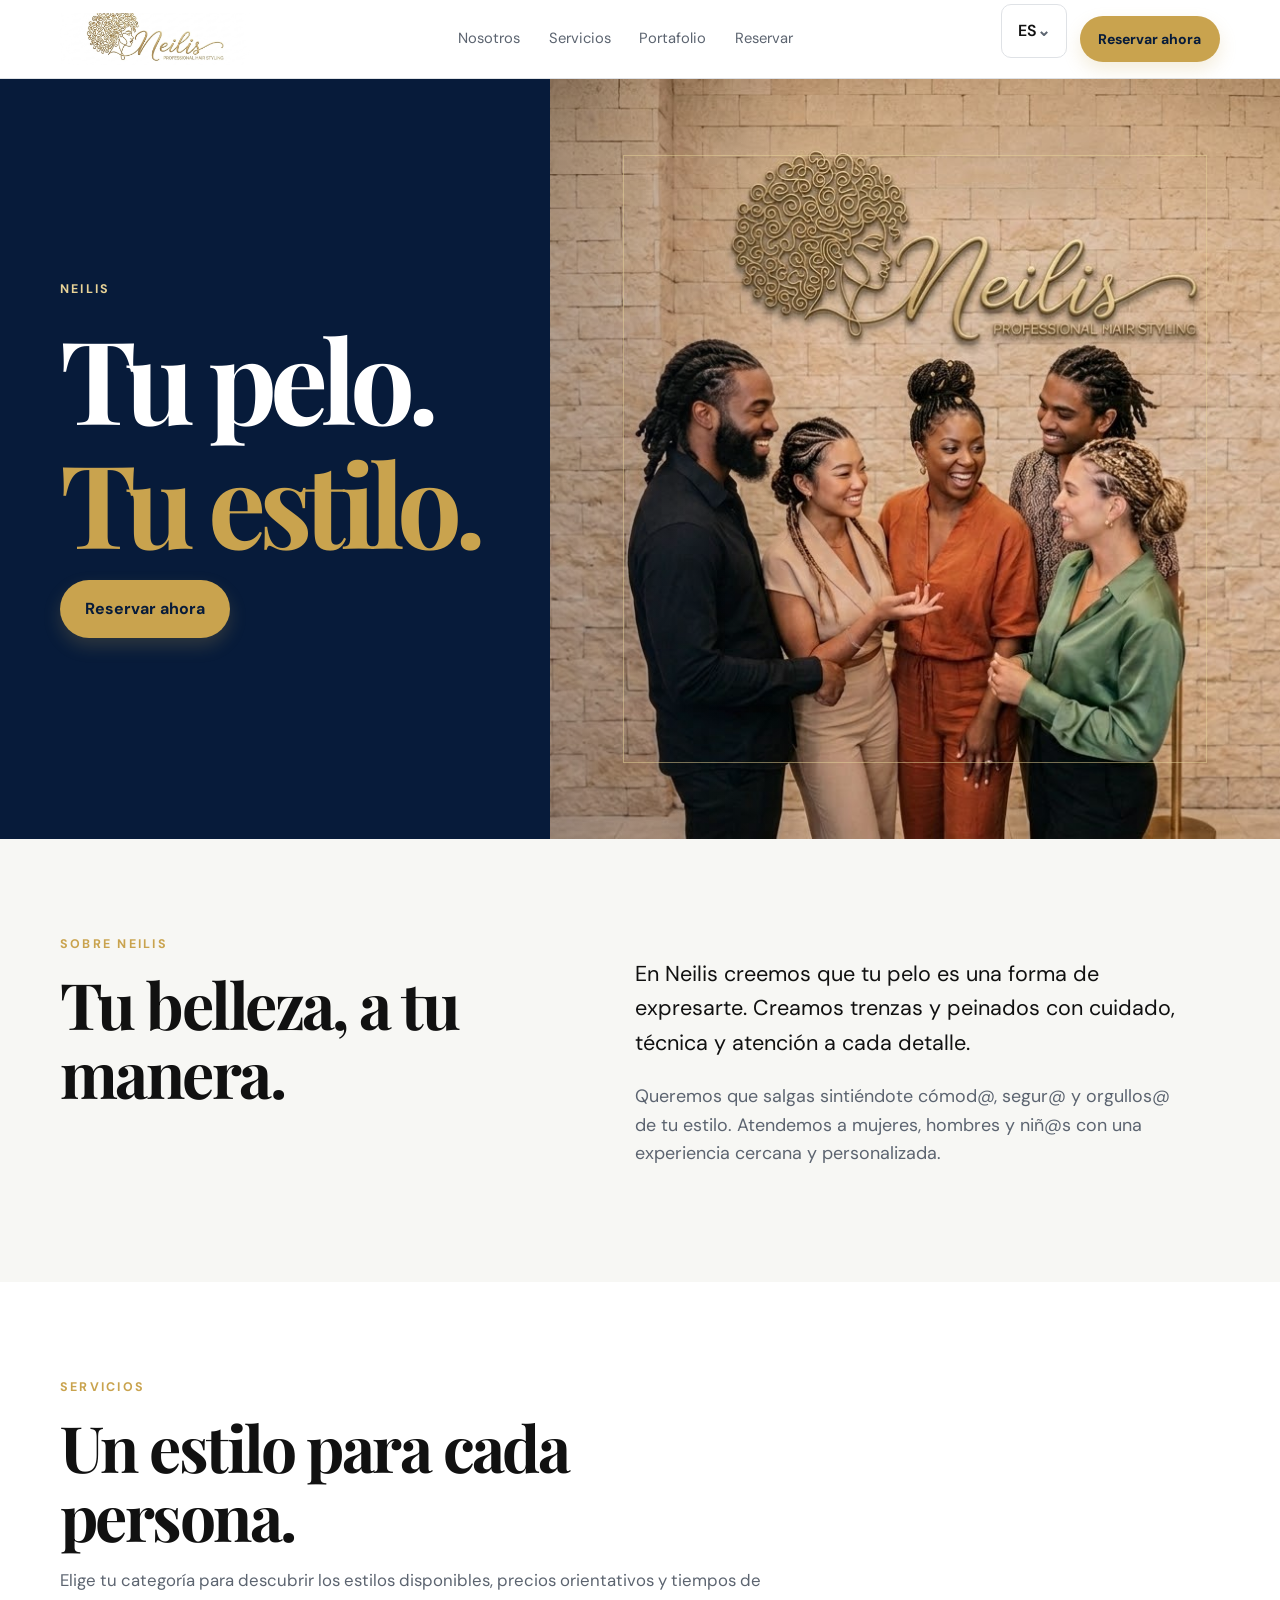
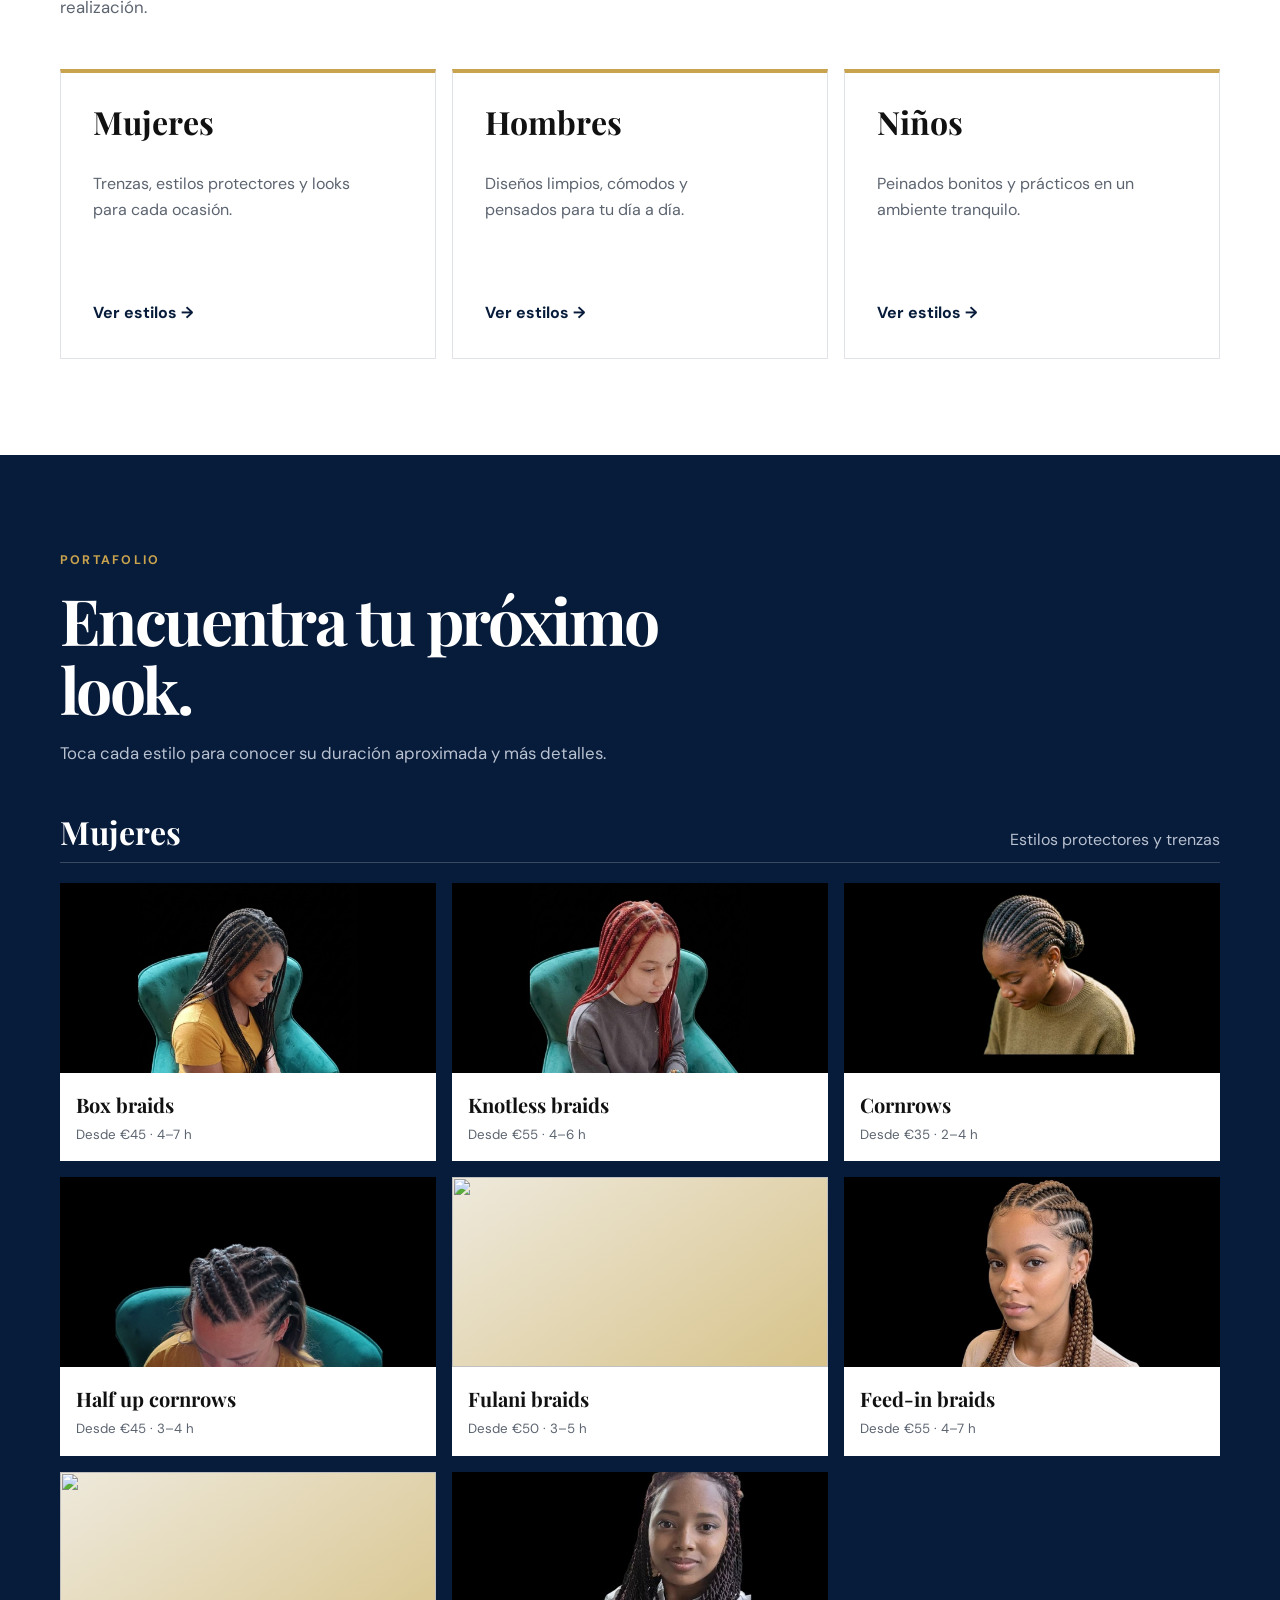
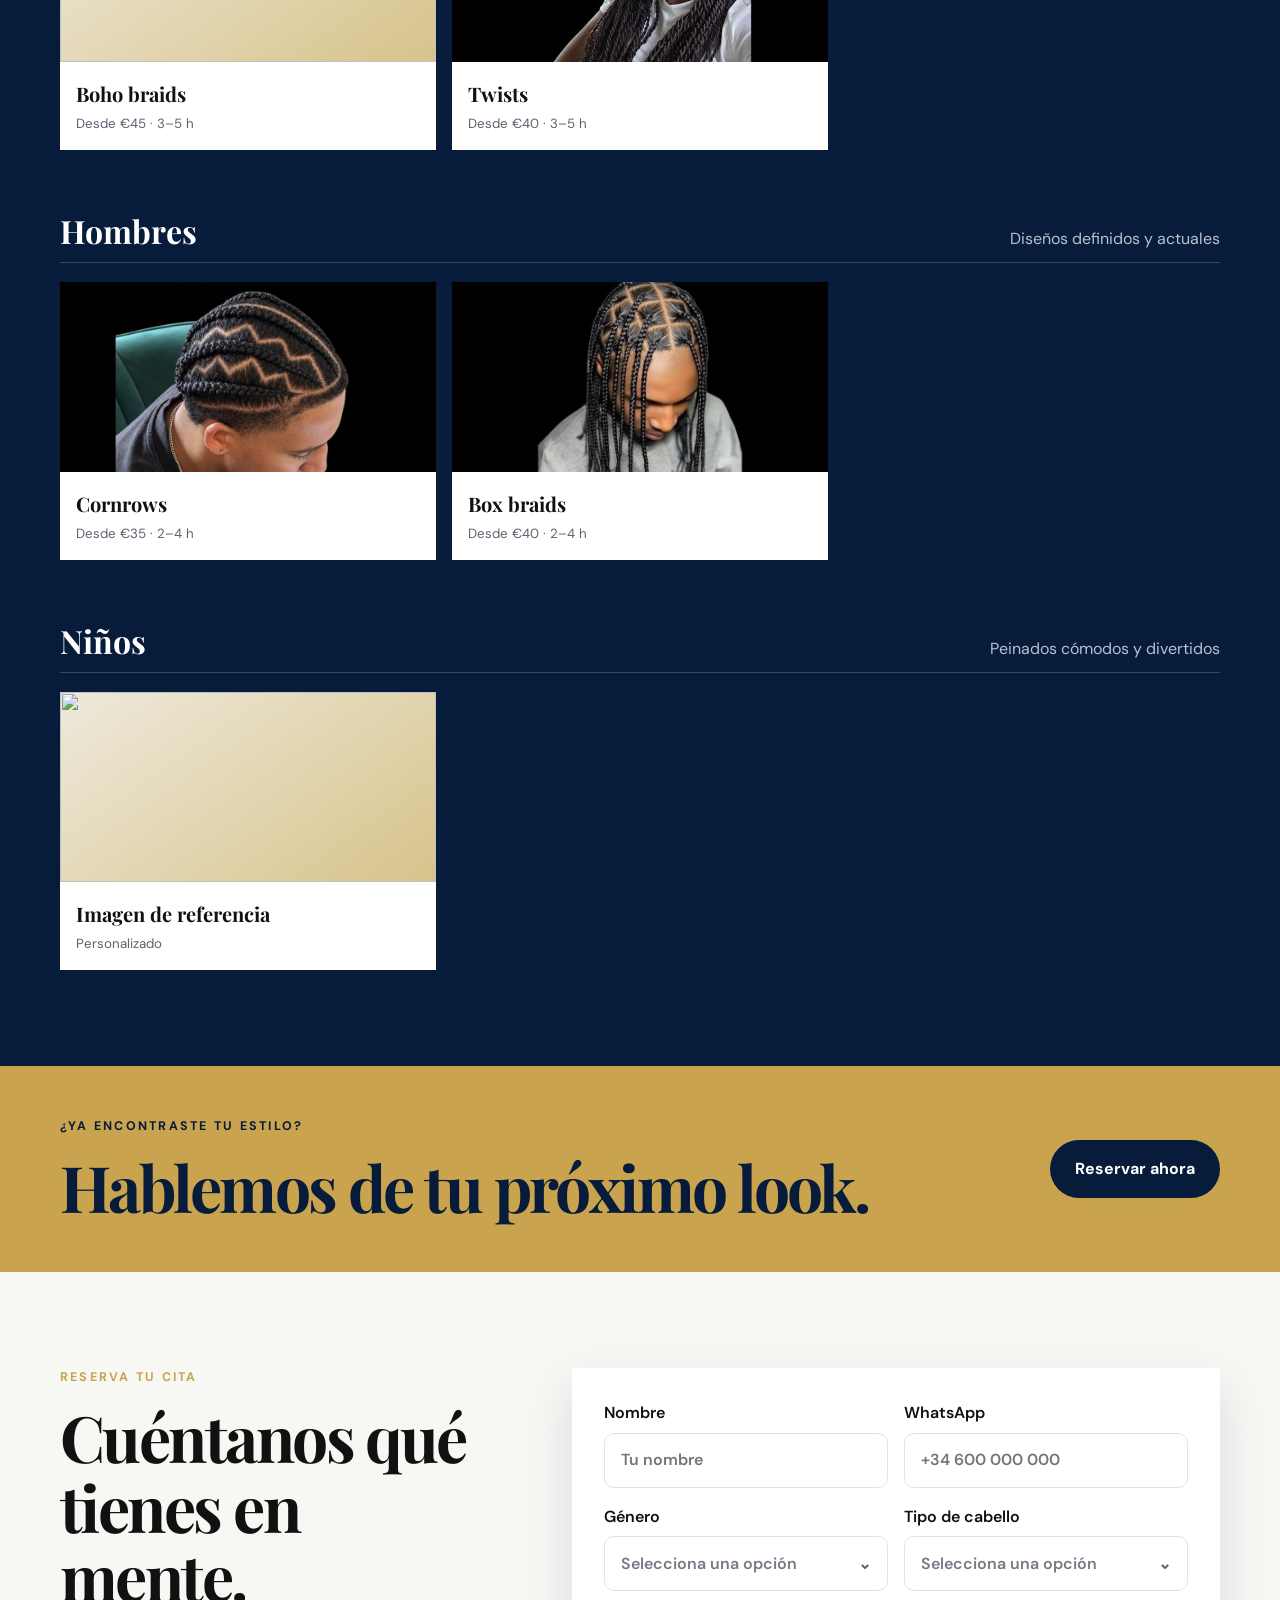
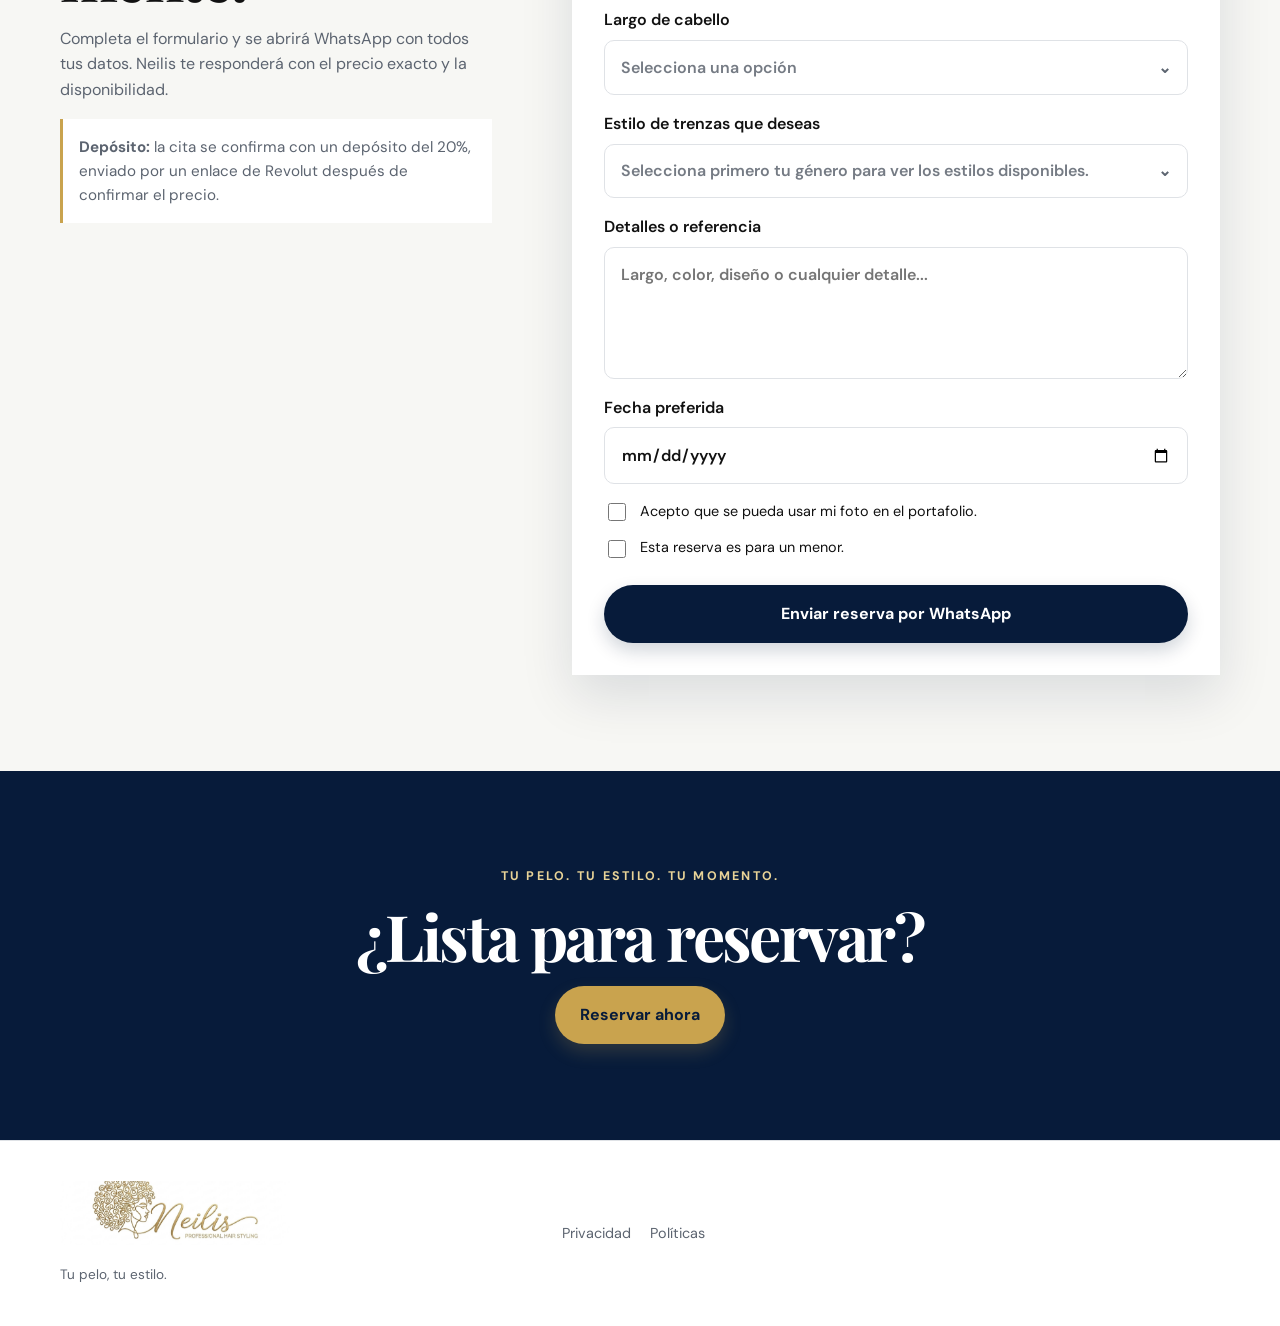
==== index.html @ f714b764 "Replace Keren's Hair branding with Neilis Co-authored-by: Neilis2 <139939992+Neilis2@users.noreply.g" ====
<!DOCTYPE html>
<html lang="es">
  <head>
    <meta charset="UTF-8" />
    <meta name="viewport" content="width=device-width, initial-scale=1.0" />
    <title data-i18n="pageTitle">Neilis | Tu pelo, tu estilo</title>
    <meta name="description" content="Neilis: trenzas y peinados para mujeres, hombres y niños." data-i18n-attr="content:metaDescription" />

    <!-- Open Graph (WhatsApp, LinkedIn, etc.) -->
    <!-- Keep title/description in sync with the <title> and meta[name=description] above -->
    <meta property="og:type" content="website" />
    <meta property="og:title" content="Neilis | Tu pelo, tu estilo" />
    <meta property="og:description" content="Neilis: trenzas y peinados para mujeres, hombres y niños." />
    <meta property="og:url" content="https://neilis2.github.io/Neilis/" />
    <meta property="og:image" content="https://neilis2.github.io/Neilis/assets/images/brand/logo.jpg" />
    <meta property="og:image:alt" content="Neilis Professional Hair Styling" />

    <!-- Twitter/X -->
    <meta name="twitter:card" content="summary_large_image" />
    <meta name="twitter:title" content="Neilis | Tu pelo, tu estilo" />
    <meta name="twitter:description" content="Neilis: trenzas y peinados para mujeres, hombres y niños." />
    <meta name="twitter:image" content="https://neilis2.github.io/Neilis/assets/images/brand/logo.jpg" />

    <link rel="preconnect" href="https://fonts.googleapis.com" />
    <link rel="preconnect" href="https://fonts.gstatic.com" crossorigin />
    <link href="https://fonts.googleapis.com/css2?family=DM+Sans:wght@400;500;600;700&family=Playfair+Display:wght@600;700;800&display=swap" rel="stylesheet" />
    <link rel="stylesheet" href="css/styles.css" />
  </head>
  <body>
    <header class="site-header">
      <div class="container nav-wrap">
        <a class="brand" href="#inicio" aria-label="Neilis, inicio" data-i18n-aria-label="homeLabel">
          <img class="brand-logo" src="assets/images/brand/logo.jpg" alt="Neilis Professional Hair Styling" />
        </a>

        <nav class="nav" aria-label="Navegación principal" data-i18n-aria-label="mainNavigation">
          <a href="#nosotros" data-i18n="navAbout">Nosotros</a>
          <a href="#servicios" data-i18n="navServices">Servicios</a>
          <a href="#portafolio" data-i18n="navPortfolio">Portafolio</a>
          <a href="#reservar" data-i18n="navBook">Reservar</a>
        </nav>

        <div class="header-actions">
          <label class="language-switch" aria-label="Selector de idioma" data-i18n-aria-label="languageSelector">
            <select id="language-select" aria-label="Idioma" data-i18n-aria-label="languageLabel">
              <option value="nl">NL</option>
              <option value="es" selected>ES</option>
              <option value="en">EN</option>
            </select>
          </label>
          <a class="button button-gold header-cta" href="#reservar" data-i18n="bookNow">Reservar ahora</a>
        </div>
      </div>
    </header>

    <main>
      <section id="inicio" class="hero">
        <div class="hero-image" role="img" aria-label="Clientes de Neilis con distintos estilos de trenzas" data-i18n-aria-label="heroImageLabel"></div>
        <div class="hero-content container">
          <p class="eyebrow">NEILIS</p>
          <h1>
            <span data-i18n="heroLine1">Tu pelo.</span><br />
            <em data-i18n="heroLine2">Tu estilo.</em>
          </h1>
          <a class="button button-gold" href="#reservar" data-i18n="bookNow">Reservar ahora</a>
        </div>
      </section>

      <section id="nosotros" class="section about">
        <div class="container about-grid">
          <div>
            <p class="eyebrow" data-i18n="aboutEyebrow">Sobre Neilis</p>
            <h2 data-i18n="aboutHeading">Tu belleza, a tu manera.</h2>
          </div>
          <div class="about-copy">
            <p data-i18n="aboutText1">En Neilis creemos que tu pelo es una forma de expresarte. Creamos trenzas y peinados con cuidado, técnica y atención a cada detalle.</p>
            <p data-i18n="aboutText2">Queremos que salgas sintiéndote cómod@, segur@ y orgullos@ de tu estilo. Atendemos a mujeres, hombres y niñ@s con una experiencia cercana y personalizada.</p>
          </div>
        </div>
      </section>

      <section id="servicios" class="section services">
        <div class="container">
          <div class="section-heading">
            <p class="eyebrow" data-i18n="servicesEyebrow">Servicios</p>
            <h2 data-i18n="servicesHeading">Un estilo para cada persona.</h2>
            <p data-i18n="servicesText">Elige tu categoría para descubrir los estilos disponibles, precios orientativos y tiempos de realización.</p>
          </div>

          <div class="audience-grid">
            <a class="audience-card" href="#mujeres">
              <h3 data-i18n="womenLabel">Mujeres</h3>
              <p data-i18n="womenDesc">Trenzas, estilos protectores y looks para cada ocasión.</p>
              <span class="card-link"><span data-i18n="viewStyles">Ver estilos</span> <span aria-hidden="true">→</span></span>
            </a>
            <a class="audience-card" href="#hombres">
              <h3 data-i18n="menLabel">Hombres</h3>
              <p data-i18n="menDesc">Diseños limpios, cómodos y pensados para tu día a día.</p>
              <span class="card-link"><span data-i18n="viewStyles">Ver estilos</span> <span aria-hidden="true">→</span></span>
            </a>
            <a class="audience-card" href="#ninos">
              <h3 data-i18n="kidsLabel">Niños</h3>
              <p data-i18n="kidsDesc">Peinados bonitos y prácticos en un ambiente tranquilo.</p>
              <span class="card-link"><span data-i18n="viewStyles">Ver estilos</span> <span aria-hidden="true">→</span></span>
            </a>
          </div>
        </div>
      </section>

      <section id="portafolio" class="section portfolio">
        <div class="container">
          <div class="section-heading">
            <p class="eyebrow" data-i18n="portfolioEyebrow">Portafolio</p>
            <h2 data-i18n="portfolioHeading">Encuentra tu próximo look.</h2>
            <p data-i18n="portfolioText">Toca cada estilo para conocer su duración aproximada y más detalles.</p>
          </div>

          <div class="portfolio-group" id="mujeres" data-audience="woman">
            <div class="group-title">
              <h3 data-i18n="womenLabel">Mujeres</h3>
              <span data-i18n="womenStyles">Estilos protectores y trenzas</span>
            </div>
            <div class="style-grid">
              <button class="style-card" type="button" data-style="Box braids" data-duration-key="boxDuration" data-description-key="boxDescription">
                <span class="style-image has-photo"><img src="assets/images/portfolio/mujeres/box%20woman.jpg" alt="" /></span>
                <span class="style-info"><strong>Box braids</strong><small data-i18n="womenBoxPrice">Desde €45 · 4–7 h</small></span>
              </button>
              <button class="style-card" type="button" data-style="Knotless braids" data-duration-key="knotlessDuration" data-description-key="knotlessDescription">
                <span class="style-image has-photo"><img src="assets/images/portfolio/mujeres/knotless.jpg" alt="" /></span>
                <span class="style-info"><strong>Knotless braids</strong><small data-i18n="womenKnotlessPrice">Desde €55 · 4–6 h</small></span>
              </button>
              <button class="style-card" type="button" data-style="Cornrows" data-duration-key="shortDuration" data-description-key="womenCornrowsDescription">
                <span class="style-image has-photo"><img src="assets/images/portfolio/mujeres/cornrows.jpg" alt="" /></span>
                <span class="style-info"><strong>Cornrows</strong><small data-i18n="womenCornrowsPrice">Desde €35 · 2–4 h</small></span>
              </button>
              <button class="style-card" type="button" data-style="Half up cornrows" data-duration-key="halfUpDuration" data-description-key="halfUpDescription">
                <span class="style-image has-photo"><img src="assets/images/portfolio/mujeres/half.jpg" alt="" /></span>
                <span class="style-info"><strong>Half up cornrows</strong><small data-i18n="womenHalfUpPrice">Desde €45 · 3–4 h</small></span>
              </button>
              <button class="style-card" type="button" data-style="Fulani braids" data-duration-key="mediumDuration" data-description-key="fulaniDescription">
                <span class="style-image has-photo"><img src="assets/images/portfolio/mujeres/fulani.jpg" alt="" /></span>
                <span class="style-info"><strong>Fulani braids</strong><small data-i18n="womenFulaniPrice">Desde €50 · 3–5 h</small></span>
              </button>
              <button class="style-card" type="button" data-style="Feed-in braids" data-duration-key="boxDuration" data-description-key="feedInDescription">
                <span class="style-image has-photo"><img src="assets/images/portfolio/mujeres/feed%20in.jpg" alt="" /></span>
                <span class="style-info"><strong>Feed-in braids</strong><small data-i18n="womenFeedInPrice">Desde €55 · 4–7 h</small></span>
              </button>
              <button class="style-card" type="button" data-style="Boho braids" data-duration-key="mediumDuration" data-description-key="bohoDescription">
                <span class="style-image has-photo"><img src="assets/images/portfolio/mujeres/boho.jpg" alt="" /></span>
                <span class="style-info"><strong>Boho braids</strong><small data-i18n="womenBohoPrice">Desde €45 · 3–5 h</small></span>
              </button>
              <button class="style-card" type="button" data-style="Twists" data-duration-key="mediumDuration" data-description-key="twistsDescription">
                <span class="style-image has-photo"><img src="assets/images/portfolio/mujeres/twists.jpg" alt="" /></span>
                <span class="style-info"><strong>Twists</strong><small data-i18n="womenTwistsPrice">Desde €40 · 3–5 h</small></span>
              </button>
            </div>
          </div>

          <div class="portfolio-group" id="hombres" data-audience="man">
            <div class="group-title">
              <h3 data-i18n="menLabel">Hombres</h3>
              <span data-i18n="menStyles">Diseños definidos y actuales</span>
            </div>
            <div class="style-grid">
              <button class="style-card" type="button" data-style="Cornrows" data-duration-key="shortDuration" data-description-key="menCornrowsDescription">
                <span class="style-image has-photo"><img src="assets/images/portfolio/hombres/cornrow%20man.jpg" alt="" /></span>
                <span class="style-info"><strong>Cornrows</strong><small data-i18n="menCornrowsPrice">Desde €35 · 2–4 h</small></span>
              </button>
              <button class="style-card" type="button" data-style="Box braids" data-duration-key="shortDuration" data-description-key="menBoxDescription">
                <span class="style-image has-photo"><img src="assets/images/portfolio/hombres/box%20man.jpg" alt="" /></span>
                <span class="style-info"><strong>Box braids</strong><small data-i18n="menBoxPrice">Desde €40 · 2–4 h</small></span>
              </button>
            </div>
          </div>

          <div class="portfolio-group" id="ninos" data-audience="child">
            <div class="group-title">
              <h3 data-i18n="kidsLabel">Niños</h3>
              <span data-i18n="kidsStyles">Peinados cómodos y divertidos</span>
            </div>
            <div class="style-grid">
              <button class="style-card" type="button" data-style-key="kidsReference" data-duration-key="customDuration" data-description-key="kidsDescription">
                <span class="style-image has-photo"><img src="assets/images/portfolio/ninos/kids%20braids.jpg" alt="" /></span>
                <span class="style-info"><strong data-i18n="kidsReference">Imagen de referencia</strong><small data-i18n="kidsReferenceDesc">Personalizado</small></span>
              </button>
            </div>
          </div>
        </div>
      </section>

      <section class="mid-cta">
        <div class="container cta-inner">
          <div>
            <p class="eyebrow" data-i18n="foundStyle">¿Ya encontraste tu estilo?</p>
            <h2 data-i18n="talkStyle">Hablemos de tu próximo look.</h2>
          </div>
          <a class="button button-gold" href="#reservar" data-i18n="bookNow">Reservar ahora</a>
        </div>
      </section>

      <section id="reservar" class="section booking">
        <div class="container booking-layout">
          <div class="booking-copy">
            <p class="eyebrow" data-i18n="bookingEyebrow">Reserva tu cita</p>
            <h2 data-i18n="bookingHeading">Cuéntanos qué tienes en mente.</h2>
            <p data-i18n="bookingText">Completa el formulario y se abrirá WhatsApp con todos tus datos. Neilis te responderá con el precio exacto y la disponibilidad.</p>
            <p class="booking-note"><strong data-i18n="depositLabel">Depósito:</strong> <span data-i18n="depositText">la cita se confirma con un depósito del 20%, enviado por un enlace de Revolut después de confirmar el precio.</span></p>
          </div>

          <form id="booking-form" class="booking-form" novalidate>
            <div class="field-row two-cols">
              <label>
                <span class="label-text" data-i18n="nameLabel">Nombre</span>
                <input type="text" name="nombre" placeholder="Tu nombre" data-i18n-placeholder="namePlaceholder" required />
              </label>
              <label>
                <span class="label-text" data-i18n="whatsappLabel">WhatsApp</span>
                <input type="tel" name="whatsapp" placeholder="+34 600 000 000" required />
              </label>
            </div>

            <div class="field-row two-cols">
              <label>
                <span class="label-text" data-i18n="genderLabel">Género</span>
                <select id="gender-select" name="genero" required>
                  <option value="" selected disabled data-i18n="selectOption">Selecciona una opción</option>
                  <option value="woman" data-i18n="womanOption">Mujer</option>
                  <option value="man" data-i18n="manOption">Hombre</option>
                  <option value="child" data-i18n="childOption">Niño/a</option>
                </select>
              </label>

              <label>
                <span class="label-text" data-i18n="hairTypeLabel">Tipo de cabello</span>
                <select name="tipoCabello" required>
                  <option value="" selected disabled data-i18n="selectOption">Selecciona una opción</option>
                  <option value="1A" data-i18n="hair1a">1A - Liso muy fino</option>
                  <option value="1B" data-i18n="hair1b">1B - Liso</option>
                  <option value="1C" data-i18n="hair1c">1C - Liso grueso</option>
                  <option value="2A" data-i18n="hair2a">2A - Ondas suaves</option>
                  <option value="2B" data-i18n="hair2b">2B - Ondas definidas</option>
                  <option value="2C" data-i18n="hair2c">2C - Ondas marcadas</option>
                  <option value="3A" data-i18n="hair3a">3A - Rizo suelto</option>
                  <option value="3B" data-i18n="hair3b">3B - Rizo medio</option>
                  <option value="3C" data-i18n="hair3c">3C - Rizo cerrado</option>
                  <option value="4A" data-i18n="hair4a">4A - Afro definido</option>
                  <option value="4B" data-i18n="hair4b">4B - Afro en zigzag</option>
                  <option value="4C" data-i18n="hair4c">4C - Afro muy cerrado</option>
                  <option value="not-sure" data-i18n="notSure">No estoy segur@</option>
                </select>
              </label>
            </div>

            <label>
              <span class="label-text" data-i18n="hairLengthLabel">Largo de cabello</span>
              <select name="largoCabello" required>
                <option value="" selected disabled data-i18n="selectOption">Selecciona una opción</option>
                <option value="short" data-i18n="hairLengthShort">Corto</option>
                <option value="medium" data-i18n="hairLengthMedium">Medio</option>
                <option value="long" data-i18n="hairLengthLong">Largo</option>
              </select>
            </label>

            <label>
              <span class="label-text" data-i18n="styleLabel">Estilo de trenzas que deseas</span>
              <select id="style-select" name="estilo" required>
                <option value="" selected disabled data-i18n="selectOption">Selecciona una opción</option>
              </select>
            </label>

            <label>
              <span class="label-text" data-i18n="detailsLabel">Detalles o referencia</span>
              <textarea name="detallesEstilo" rows="4" placeholder="Largo, color, diseño o cualquier detalle..." data-i18n-placeholder="detailsPlaceholder" required></textarea>
            </label>

            <label>
              <span class="label-text" data-i18n="dateLabel">Fecha preferida</span>
              <input type="date" name="fecha" required />
            </label>

            <div id="reference-photo-field" class="reference-upload">
              <label>
                <span class="label-text" data-i18n="referencePhotoLabel">Foto de referencia (opcional)</span>
                <input id="fotoReferencia" type="file" name="fotoReferencia" accept="image/*" />
              </label>
            </div>

            <div class="checkbox-group">
              <label class="checkbox-wrap">
                <input type="checkbox" name="usoFoto" />
                <span data-i18n="photoConsent">Acepto que se pueda usar mi foto en el portafolio.</span>
              </label>
              <label class="checkbox-wrap">
                <input type="checkbox" name="menor" />
                <span data-i18n="minorLabel">Esta reserva es para un menor.</span>
              </label>
            </div>

            <button type="submit" class="button button-navy submit-button" data-i18n="submitButton">Enviar reserva por WhatsApp</button>
          </form>
        </div>
      </section>

      <section class="final-cta">
        <div class="container final-cta-inner">
          <p class="eyebrow" data-i18n="finalTagline">Tu pelo. Tu estilo. Tu momento.</p>
          <h2 data-i18n="finalHeading">Lista para reservar?</h2>
          <a class="button button-gold" href="#reservar" data-i18n="bookNow">Reservar ahora</a>
        </div>
      </section>
    </main>

    <footer class="site-footer">
      <div class="container footer-wrap">
        <div>
          <a class="brand footer-brand" href="#inicio">
            <img class="brand-logo" src="assets/images/brand/logo.jpg" alt="Neilis Professional Hair Styling" />
          </a>
          <p class="footer-tag" data-i18n="tagline">Tu pelo, tu estilo.</p>
        </div>
        <div class="legal-links">
          <a href="#" data-i18n="privacy">Privacidad</a>
          <a href="#" data-i18n="policies">Políticas</a>
        </div>
      </div>
    </footer>

    <dialog id="style-dialog" class="style-dialog">
      <button class="dialog-close" type="button" aria-label="Cerrar" data-i18n-aria-label="closeDialog">×</button>
      <p class="eyebrow" data-i18n="styleDetail">Detalle del estilo</p>
      <h2 id="dialog-title">Estilo</h2>
      <p id="dialog-description"></p>
      <p class="dialog-duration"><strong data-i18n="durationLabel">Duración aproximada:</strong> <span id="dialog-duration"></span></p>
      <a class="button button-gold" href="#reservar" data-i18n="bookThisStyle">Reservar este estilo</a>
    </dialog>

    <dialog id="select-dialog" class="select-dialog" aria-labelledby="select-dialog-title">
      <h2 id="select-dialog-title" class="select-dialog-title"></h2>
      <div id="select-options" class="select-options"></div>
    </dialog>

    <script src="js/script.js"></script>
  </body>
</html>
---- css/styles.css ----
:root {
  --navy: #071b3a;
  --navy-soft: #102d58;
  --gold: #c9a34e;
  --gold-light: #e8d397;
  --white: #ffffff;
  --off-white: #f7f7f4;
  --black: #111111;
  --muted: #5c6470;
  --line: #dfe2e6;
  --shadow: 0 20px 50px rgba(7, 27, 58, 0.12);
}

* { box-sizing: border-box; }
html { scroll-behavior: smooth; }
body {
  margin: 0;
  background: var(--white);
  color: var(--black);
  font-family: "DM Sans", sans-serif;
  line-height: 1.6;
}
a { color: inherit; text-decoration: none; }
button, input, textarea, select { font: inherit; }
.container { width: min(1160px, calc(100% - 2rem)); margin: 0 auto; }
.section { padding: 6rem 0; }
.eyebrow {
  margin: 0 0 0.9rem;
  color: var(--gold);
  font-size: 0.78rem;
  font-weight: 700;
  letter-spacing: 0.18em;
  text-transform: uppercase;
}
h1, h2, h3 {
  margin: 0 0 1rem;
  font-family: "Playfair Display", serif;
  line-height: 1.08;
}
h1 { font-size: clamp(4rem, 9vw, 8.5rem); letter-spacing: -0.06em; }
h2 { font-size: clamp(2.4rem, 5vw, 4.2rem); letter-spacing: -0.04em; }
h3 { font-size: 2rem; }
p { color: var(--muted); }

.site-header {
  position: sticky;
  top: 0;
  z-index: 10;
  background: #ffffff;
  border-bottom: 1px solid var(--line);
}
.nav-wrap {
  min-height: 78px;
  display: flex;
  align-items: center;
  justify-content: space-between;
  gap: 2rem;
}
.brand {
  display: inline-flex;
  align-items: center;
  gap: 0.7rem;
  font-weight: 700;
}
.brand-logo {
  width: 190px;
  height: 52px;
  display: block;
  object-fit: cover;
  object-position: center;
  mix-blend-mode: multiply;
}
.nav {
  display: flex;
  gap: 1.8rem;
  color: var(--muted);
  font-size: 0.92rem;
}
.nav a:hover, .footer-links a:hover, .legal-links a:hover { color: var(--gold); }
.header-actions { display: flex; align-items: center; gap: 0.8rem; }
.button {
  display: inline-flex;
  align-items: center;
  justify-content: center;
  padding: 0.95rem 1.5rem;
  border-radius: 999px;
  border: 1px solid transparent;
  font-weight: 700;
  transition: transform 0.2s ease;
  cursor: pointer;
}
.button:hover { transform: translateY(-2px); }
.button-gold {
  background: var(--gold);
  color: var(--navy);
  box-shadow: 0 8px 18px rgba(201, 163, 78, 0.2);
}
.button-gold:hover { background: var(--gold-light); }
.button-navy {
  background: var(--navy);
  color: var(--white);
  box-shadow: 0 8px 18px rgba(7, 27, 58, 0.18);
}
.header-cta { padding: 0.7rem 1.1rem; font-size: 0.88rem; }
.language-switch select {
  width: auto;
  padding: 0.5rem 0.25rem;
  border: 0;
  background: transparent;
  color: var(--navy);
  font-size: 0.8rem;
  font-weight: 700;
  letter-spacing: 0.08em;
  cursor: pointer;
}

.hero {
  min-height: min(760px, calc(100vh - 78px));
  position: relative;
  display: grid;
  align-items: center;
  overflow: hidden;
  background: var(--navy);
}
.hero-image {
  position: absolute;
  inset: 0 0 0 43%;
  display: grid;
  place-items: center;
  background: linear-gradient(90deg, rgba(7,27,58,0.2), rgba(7,27,58,0) 35%), url("../assets/images/hero/fondo.jpg") center/cover no-repeat;
}
.hero-image::before {
  content: "";
  position: absolute;
  inset: 10%;
  border: 1px solid rgba(232,211,151,0.5);
}
.hero-content { position: relative; z-index: 1; padding-top: 2rem; padding-bottom: 2rem; }
.hero h1 { max-width: 650px; color: var(--white); }
.hero h1 em { color: var(--gold); font-style: normal; }
.hero .eyebrow { color: var(--gold-light); }

.about { background: var(--off-white); }
.about-grid {
  display: grid;
  grid-template-columns: 0.9fr 1.1fr;
  gap: 6rem;
  align-items: start;
}
.about-copy { max-width: 560px; font-size: 1.12rem; }
.about-copy p:first-child { color: var(--black); font-size: 1.35rem; }

.section-heading { max-width: 720px; margin-bottom: 3rem; }
.section-heading > p:last-child { font-size: 1.05rem; }
.services { background: var(--white); }
.audience-grid {
  display: grid;
  grid-template-columns: repeat(3, 1fr);
  gap: 1rem;
}
.audience-card {
  min-height: 290px;
  display: flex;
  flex-direction: column;
  padding: 2rem;
  border: 1px solid var(--line);
  border-top: 4px solid var(--gold);
  background: var(--white);
  transition: transform 0.2s ease, box-shadow 0.2s ease;
}
.audience-card:hover {
  transform: translateY(-5px);
  box-shadow: var(--shadow);
}
.audience-card p { max-width: 260px; }
.card-link {
  margin-top: auto;
  color: var(--navy);
  font-weight: 700;
}

.portfolio {
  background: var(--navy);
  color: var(--white);
}
.portfolio h2, .portfolio h3 { color: var(--white); }
.portfolio .section-heading > p:last-child, .group-title span { color: #b8c1d0; }
.portfolio-group + .portfolio-group { margin-top: 4rem; }
.group-title {
  display: flex;
  align-items: baseline;
  justify-content: space-between;
  gap: 1rem;
  border-bottom: 1px solid rgba(255, 255, 255, 0.2);
  margin-bottom: 1.2rem;
}
.group-title h3 { margin-bottom: 0.8rem; }
.style-grid {
  display: grid;
  grid-template-columns: repeat(3, 1fr);
  gap: 1rem;
}
.style-card {
  padding: 0;
  border: 0;
  background: var(--white);
  text-align: left;
  color: var(--black);
  cursor: pointer;
  transition: transform 0.2s ease;
}
.style-card:hover { transform: translateY(-4px); }
.style-image {
  min-height: 190px;
  display: grid;
  place-items: center;
  padding: 1rem;
  background: linear-gradient(145deg, #eee9dc, #d7c38a);
  color: var(--navy);
  font-size: 0.75rem;
  font-weight: 700;
}
.style-image.has-photo { padding: 0; }
.style-image img { width: 100%; height: 190px; object-fit: cover; object-position: center center; display: block; margin: 0 auto; }
.style-info {
  display: grid;
  gap: 0.2rem;
  padding: 1rem;
}
.style-info strong {
  font-family: "Playfair Display", serif;
  font-size: 1.25rem;
}
.style-info small { color: var(--muted); }

.mid-cta {
  background: var(--gold);
  color: var(--navy);
  padding: 3.2rem 0;
}
.cta-inner {
  display: flex;
  align-items: center;
  justify-content: space-between;
  gap: 2rem;
}
.mid-cta h2 { margin-bottom: 0; }
.mid-cta .eyebrow { color: var(--navy); }
.mid-cta .button { background: var(--navy); color: var(--white); }

.booking { background: var(--off-white); }
.booking-layout {
  display: grid;
  grid-template-columns: 0.8fr 1.2fr;
  gap: 5rem;
  align-items: start;
}
.booking-copy { position: sticky; top: 110px; }
.booking-note {
  padding: 1rem;
  border-left: 3px solid var(--gold);
  background: var(--white);
  font-size: 0.95rem;
}
.booking-form {
  padding: 2rem;
  background: var(--white);
  box-shadow: var(--shadow);
}
.field-row { display: grid; gap: 1rem; }
.two-cols { grid-template-columns: repeat(2, 1fr); }

label {
  display: grid;
  gap: 0.45rem;
  margin-bottom: 1rem;
  color: var(--black);
  font-weight: 600;
}

.label-text { display: inline-block; }

input, textarea, .select-trigger {
  width: 100%;
  padding: 0.85rem 1rem;
  border: 1px solid var(--line);
  border-radius: 10px;
  background: var(--white);
  color: var(--black);
  text-align: left;
}
input:focus, textarea:focus, .select-trigger:focus {
  outline: 2px solid rgba(201,163,78,0.35);
  border-color: var(--gold);
}
.select-trigger { cursor: pointer; }
.select-trigger::after {
  content: "⌄";
  float: right;
  color: var(--muted);
}
.select-trigger.is-placeholder { color: #757b84; }
.select-native {
  position: absolute !important;
  width: 1px !important;
  height: 1px !important;
  padding: 0 !important;
  margin: -1px !important;
  overflow: hidden !important;
  clip: rect(0, 0, 0, 0) !important;
  white-space: nowrap !important;
  border: 0 !important;
}
textarea { resize: vertical; min-height: 120px; }
.upload-field input { padding: 0.7rem; }

.checkbox-group {
  display: grid;
  gap: 0.75rem;
  margin: 1rem 0 1.5rem;
}
.checkbox-wrap {
  display: flex;
  align-items: flex-start;
  gap: 0.7rem;
  margin: 0;
  font-weight: 400;
  font-size: 0.9rem;
}
.checkbox-wrap input { width: 18px; height: 18px; margin-top: 0.2rem; }
.submit-button { width: 100%; }

.reference-upload {
  display: none;
}
.reference-upload.is-required {
  display: block;
}

.final-cta {
  padding: 6rem 0;
  background: var(--navy);
  text-align: center;
}
.final-cta h2 { color: var(--white); }
.final-cta-inner { display: grid; justify-items: center; }
.final-cta .eyebrow { color: var(--gold-light); }

.site-footer {
  padding: 2.5rem 0;
  background: var(--white);
  border-top: 1px solid var(--line);
}
.footer-wrap {
  display: grid;
  grid-template-columns: 1.5fr 1fr 1fr;
  gap: 2rem;
  align-items: center;
}
.footer-brand .brand-logo { width: 230px; height: 64px; }
.footer-tag { margin: 0.7rem 0 0; font-size: 0.85rem; }
.footer-links, .legal-links {
  display: flex;
  flex-wrap: wrap;
  gap: 1.2rem;
  color: var(--muted);
  font-size: 0.9rem;
}

.style-dialog {
  position: fixed;
  inset: auto 0 0;
  width: min(560px, 100%);
  max-height: min(80vh, 720px);
  margin: 0 auto;
  padding: 2.2rem;
  overflow-y: auto;
  border: 0;
  border-top: 4px solid var(--gold);
  border-radius: 1.25rem 1.25rem 0 0;
  box-shadow: var(--shadow);
}
.style-dialog[open] { animation: select-slide-in 180ms ease-out both; }
.style-dialog.is-closing { animation: select-slide-out 180ms ease-in both; }
.style-dialog::backdrop { background: rgba(7,27,58,0.72); }
.dialog-close {
  position: absolute;
  top: 0.7rem;
  right: 0.9rem;
  border: 0;
  background: transparent;
  color: var(--muted);
  font-size: 1.8rem;
  cursor: pointer;
}
.dialog-duration { color: var(--black); }

.select-dialog {
  position: fixed;
  inset: auto 0 0;
  width: min(560px, 100%);
  max-height: min(75vh, 700px);
  margin: 0 auto;
  padding: 1.5rem;
  overflow-y: auto;
  border: 0;
  border-radius: 1.25rem 1.25rem 0 0;
  box-shadow: var(--shadow);
}
.select-dialog[open] { animation: select-slide-in 180ms ease-out both; }
.select-dialog.is-closing { animation: select-slide-out 180ms ease-in both; }
.select-dialog::backdrop { background: rgba(7,27,58,0.55); }
.select-dialog-title { margin: 0 0 1rem; font-size: 1.6rem; }
.select-options { display: grid; gap: 0.5rem; }
.select-option {
  width: 100%;
  padding: 0.9rem 1rem;
  border: 1px solid var(--line);
  border-radius: 0.7rem;
  background: var(--white);
  color: var(--black);
  text-align: left;
  cursor: pointer;
}
.select-option[aria-pressed="true"] {
  border-color: var(--gold);
  background: var(--off-white);
}
.select-option:hover, .select-option:focus-visible {
  border-color: var(--gold);
  outline: 2px solid rgba(201,163,78,0.35);
}
@keyframes select-slide-in {
  from { transform: translateY(100%); }
  to { transform: translateY(0); }
}
@keyframes select-slide-out {
  from { transform: translateY(0); }
  to { transform: translateY(100%); }
}
@media (prefers-reduced-motion: reduce) {
  .select-dialog[open], .select-dialog.is-closing,
  .style-dialog[open], .style-dialog.is-closing { animation-duration: 1ms; }
}

@media (max-width: 850px) {
  .nav { display: none; }
  .hero-image { inset: 0; opacity: 0.35; }
  .hero-content {
    min-height: 600px;
    display: flex;
    flex-direction: column;
    justify-content: center;
  }
  .about-grid, .booking-layout { grid-template-columns: 1fr; gap: 2rem; }
  .booking-copy { position: static; }
  .audience-grid, .style-grid { grid-template-columns: 1fr; }
  .style-card { display: grid; grid-template-columns: 40% 1fr; }
  .style-image { min-height: 150px; }
  .style-image img { height: 150px; }
  .cta-inner { align-items: flex-start; flex-direction: column; }
  .footer-wrap { grid-template-columns: 1fr; }
  .brand-logo { width: 165px; height: 46px; }
}
@media (max-width: 520px) {
  .section { padding: 4rem 0; }
  .header-cta { padding: 0.65rem 0.8rem; font-size: 0.78rem; }
  .hero h1 { font-size: clamp(3.6rem, 17vw, 5rem); }
  .two-cols { grid-template-columns: 1fr; }
  .style-image img { height: 260px; }
  .style-card { display: block; }
}
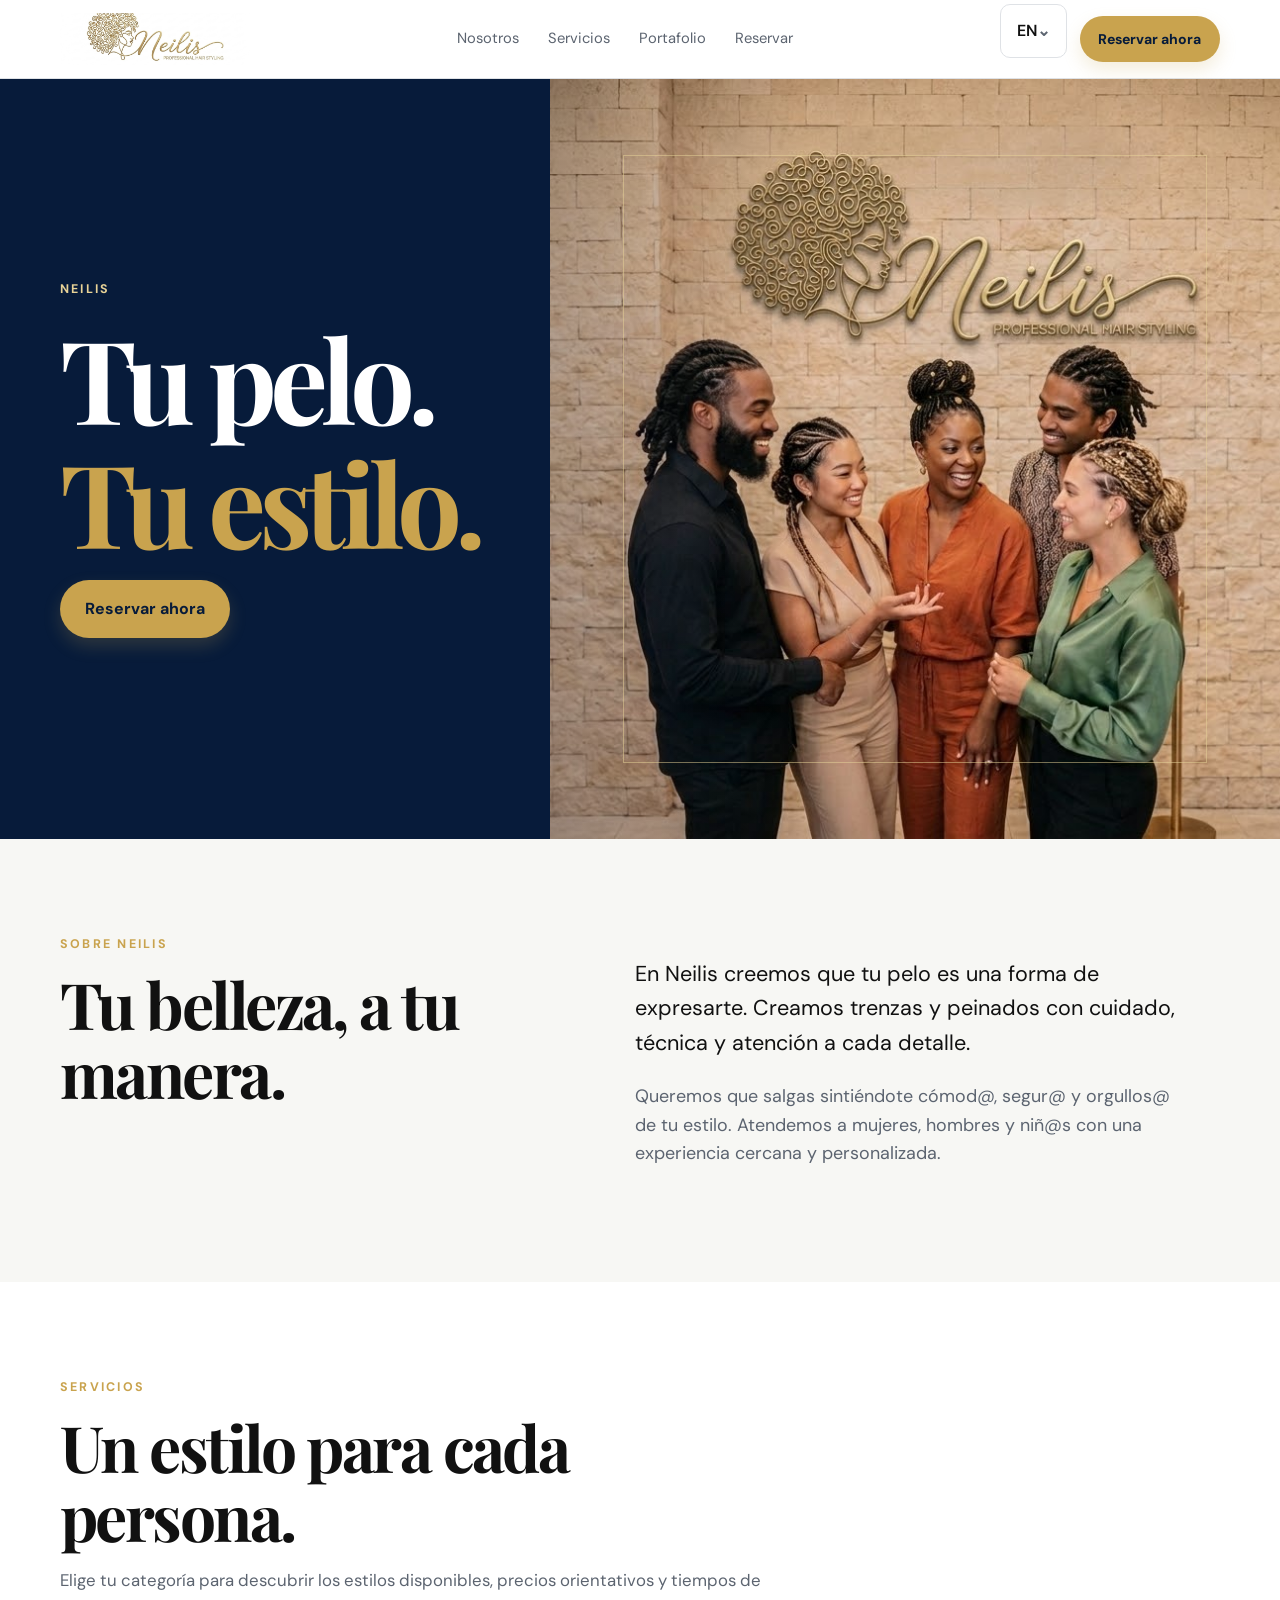
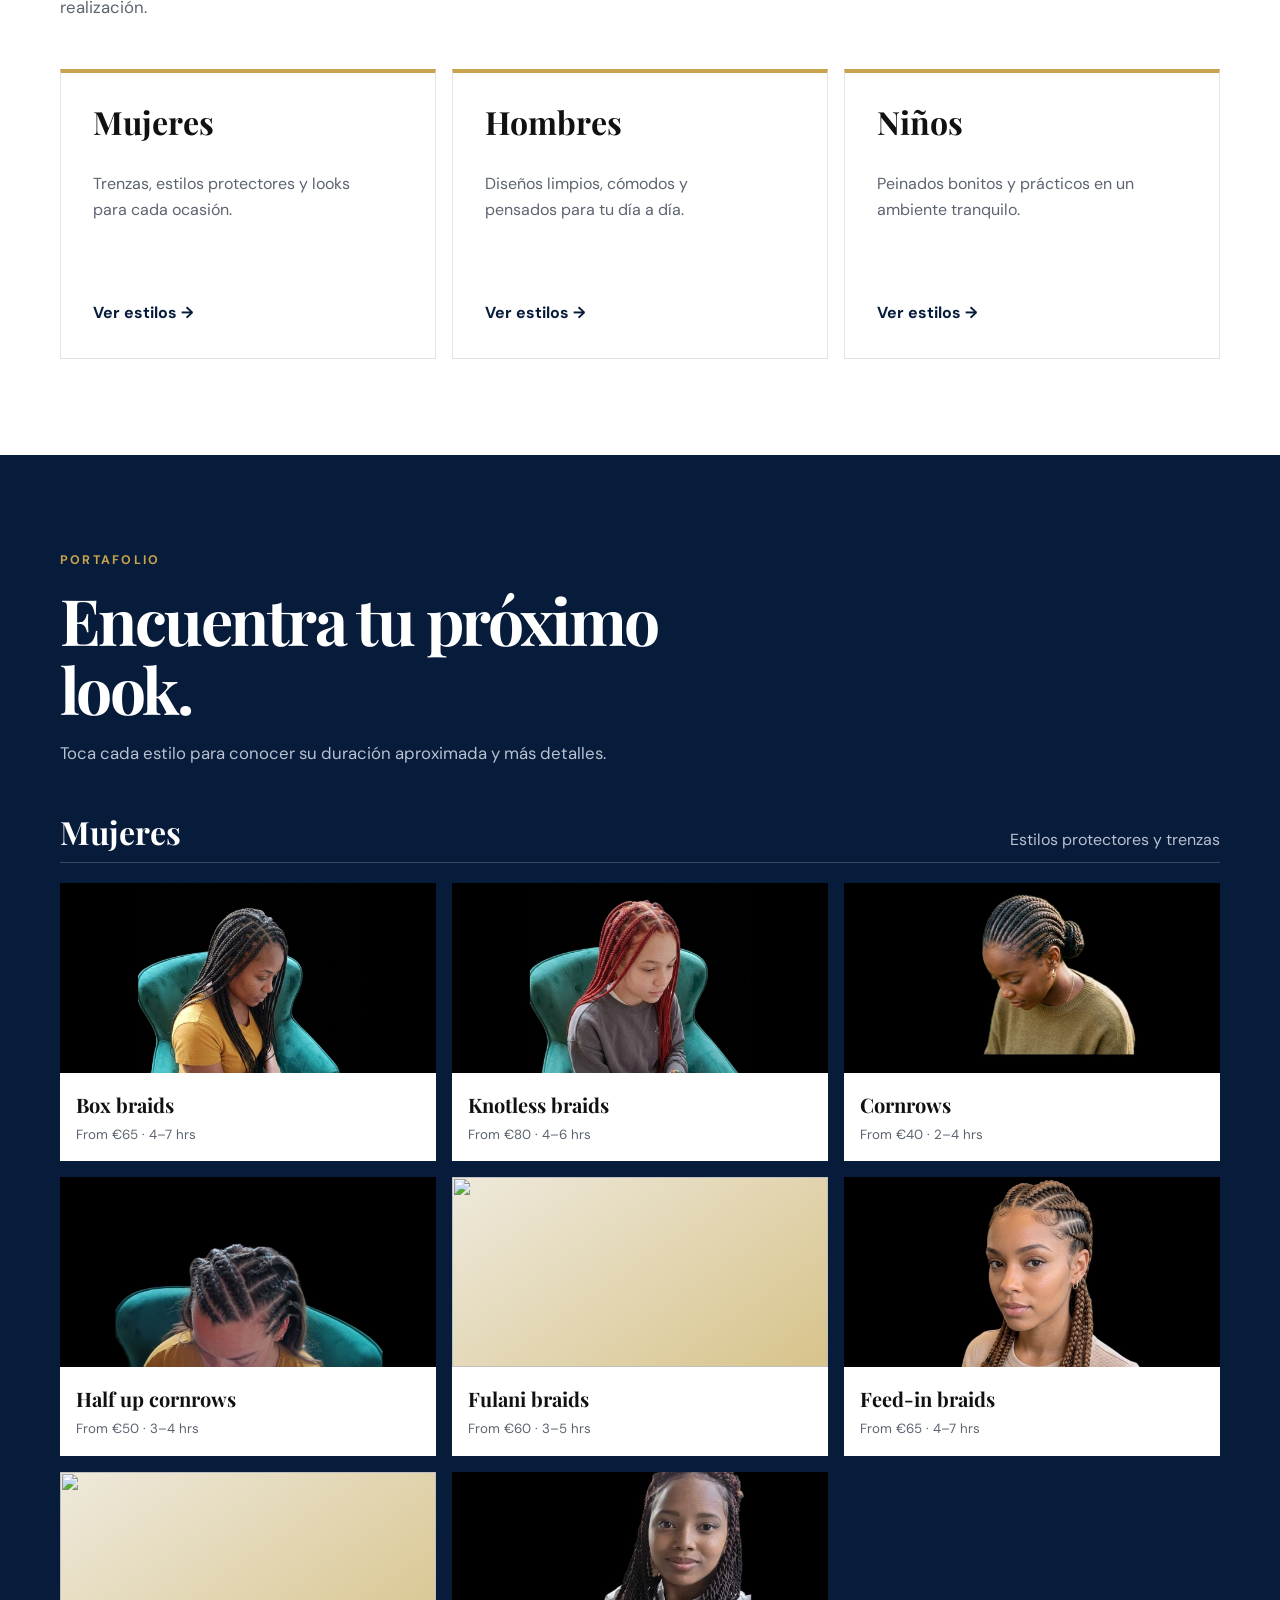
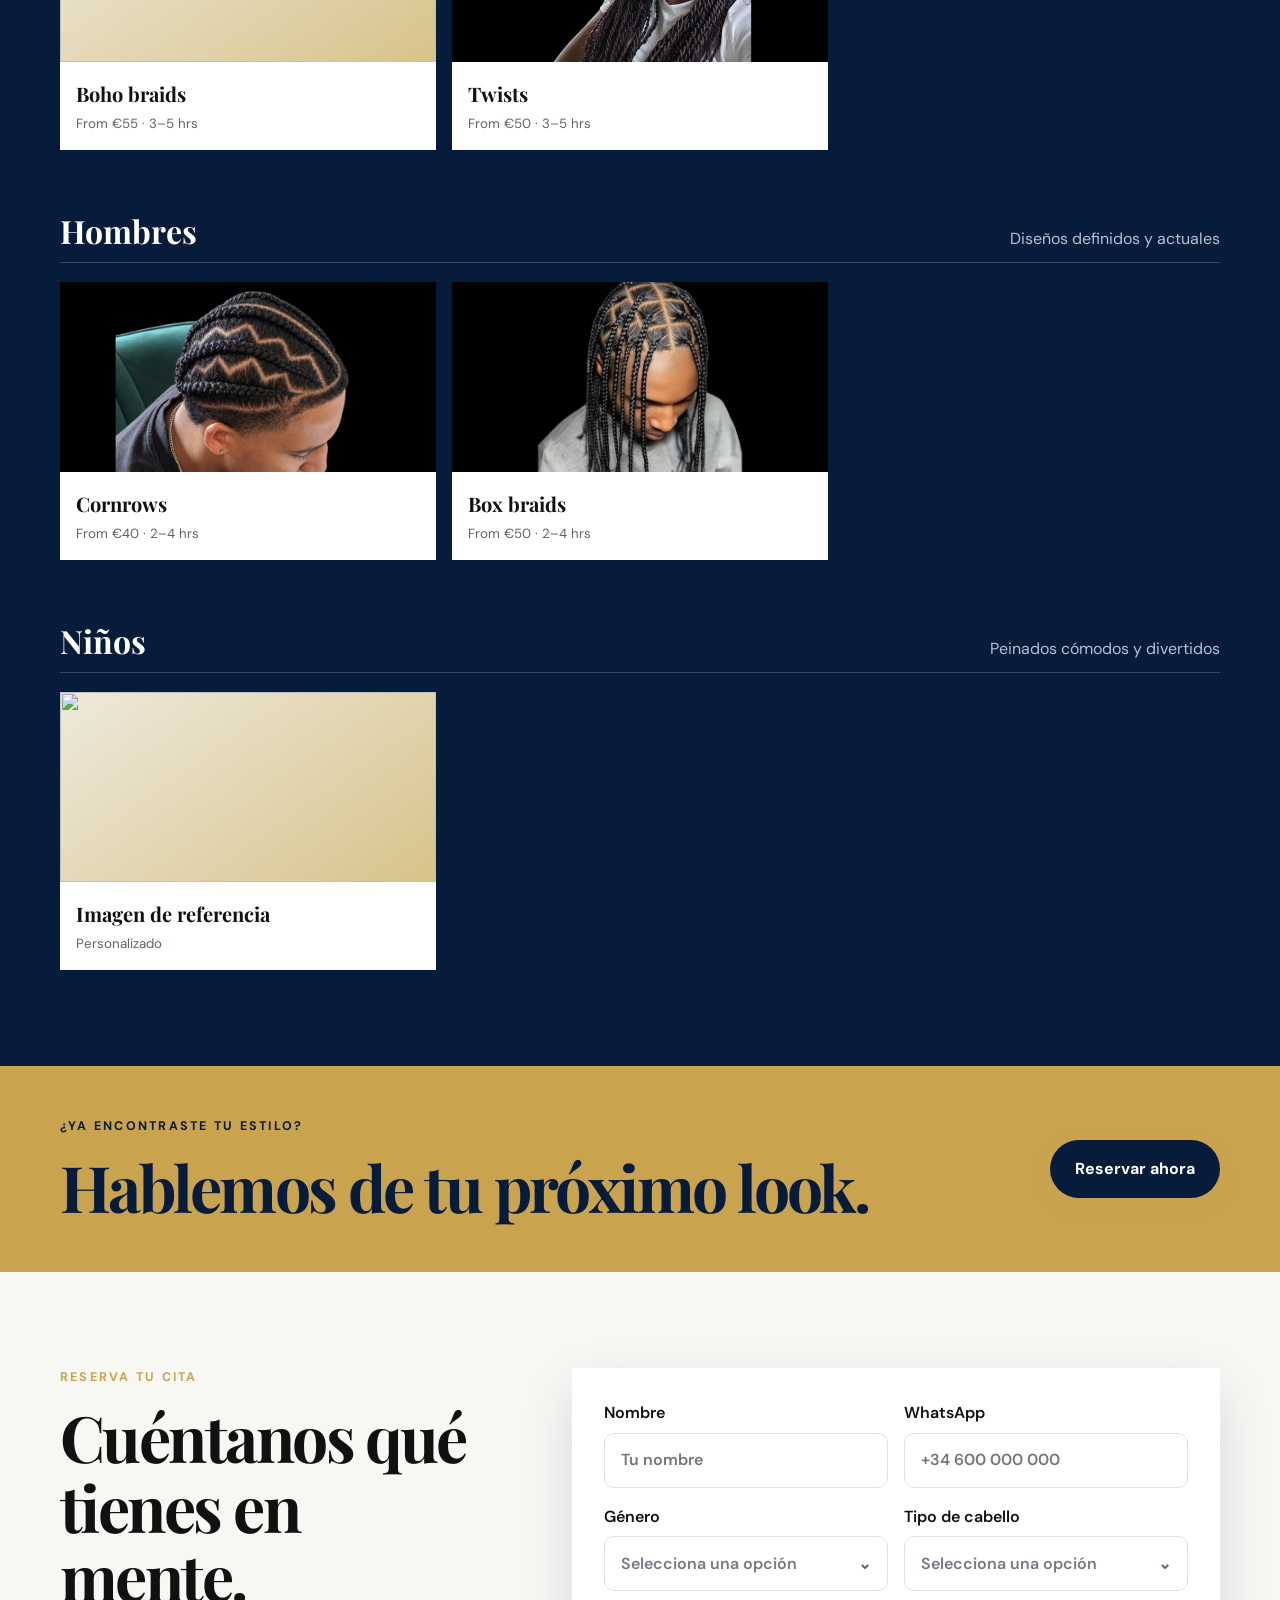
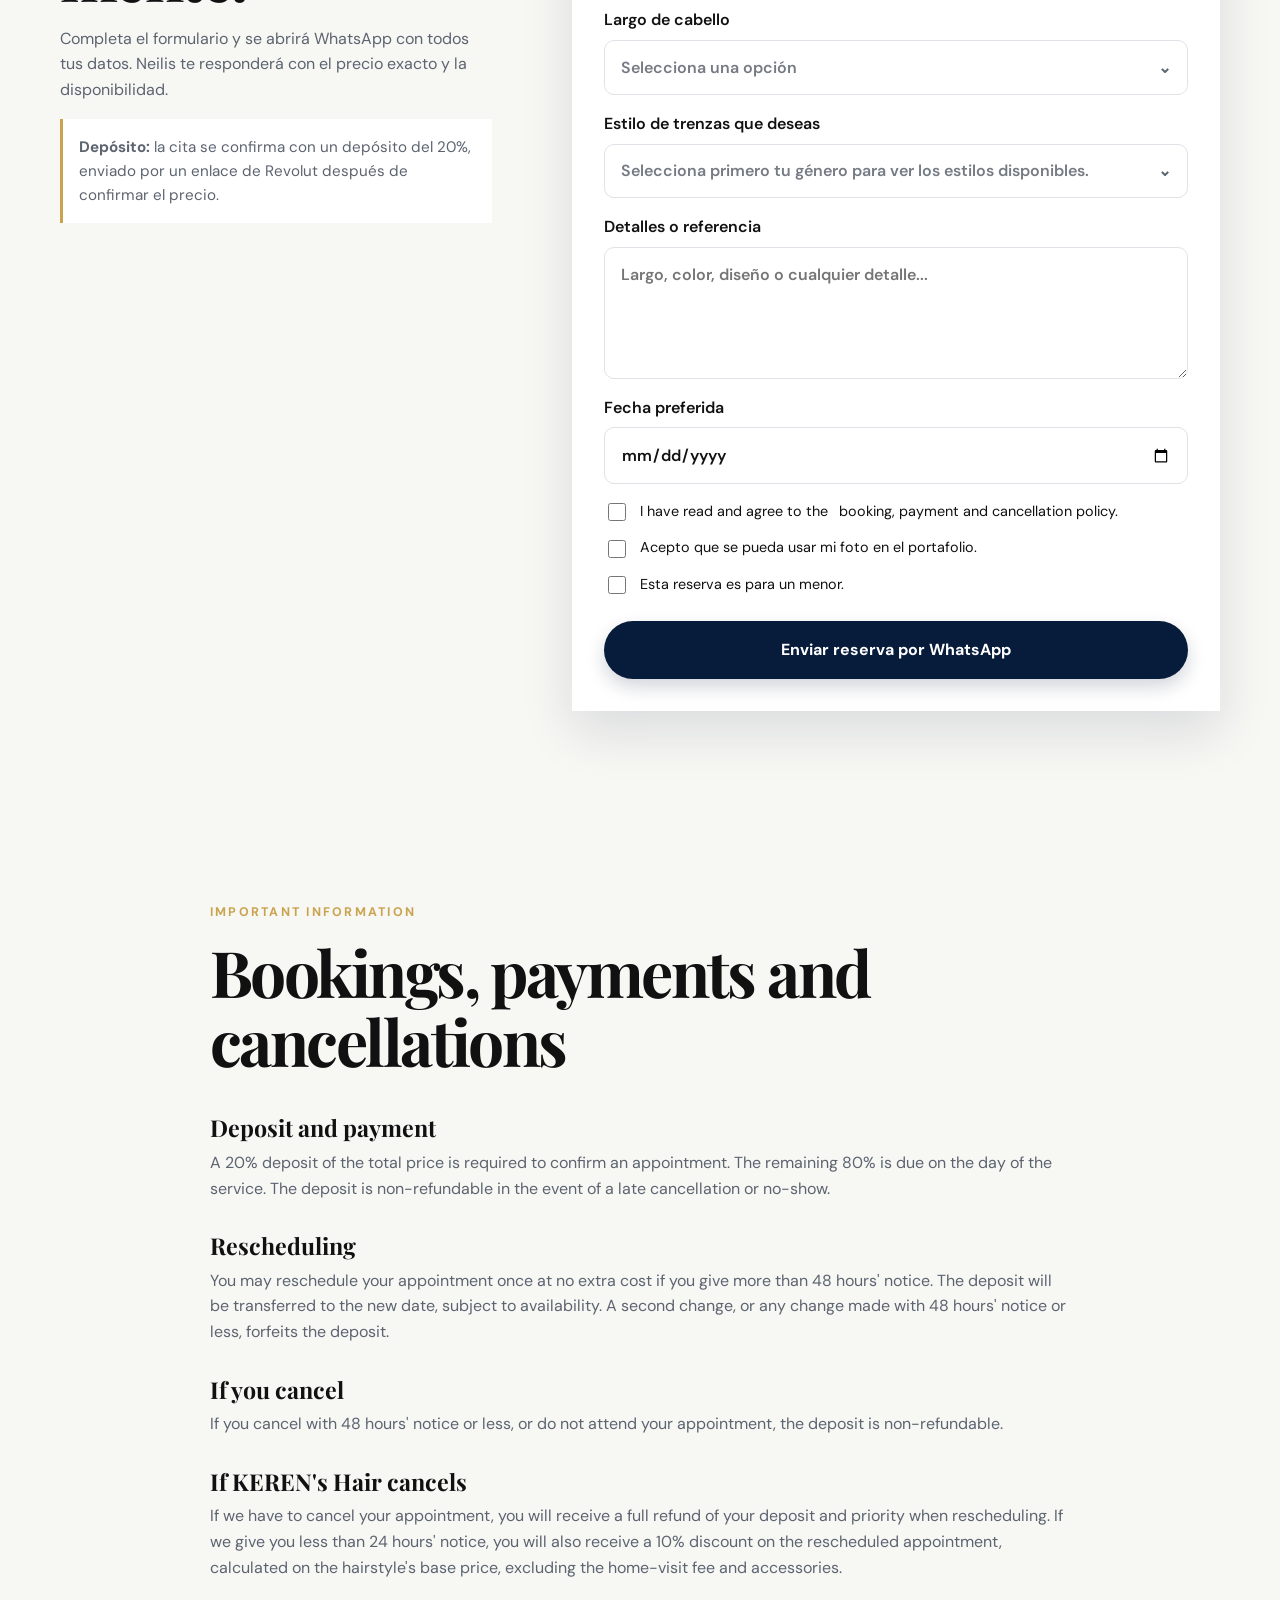
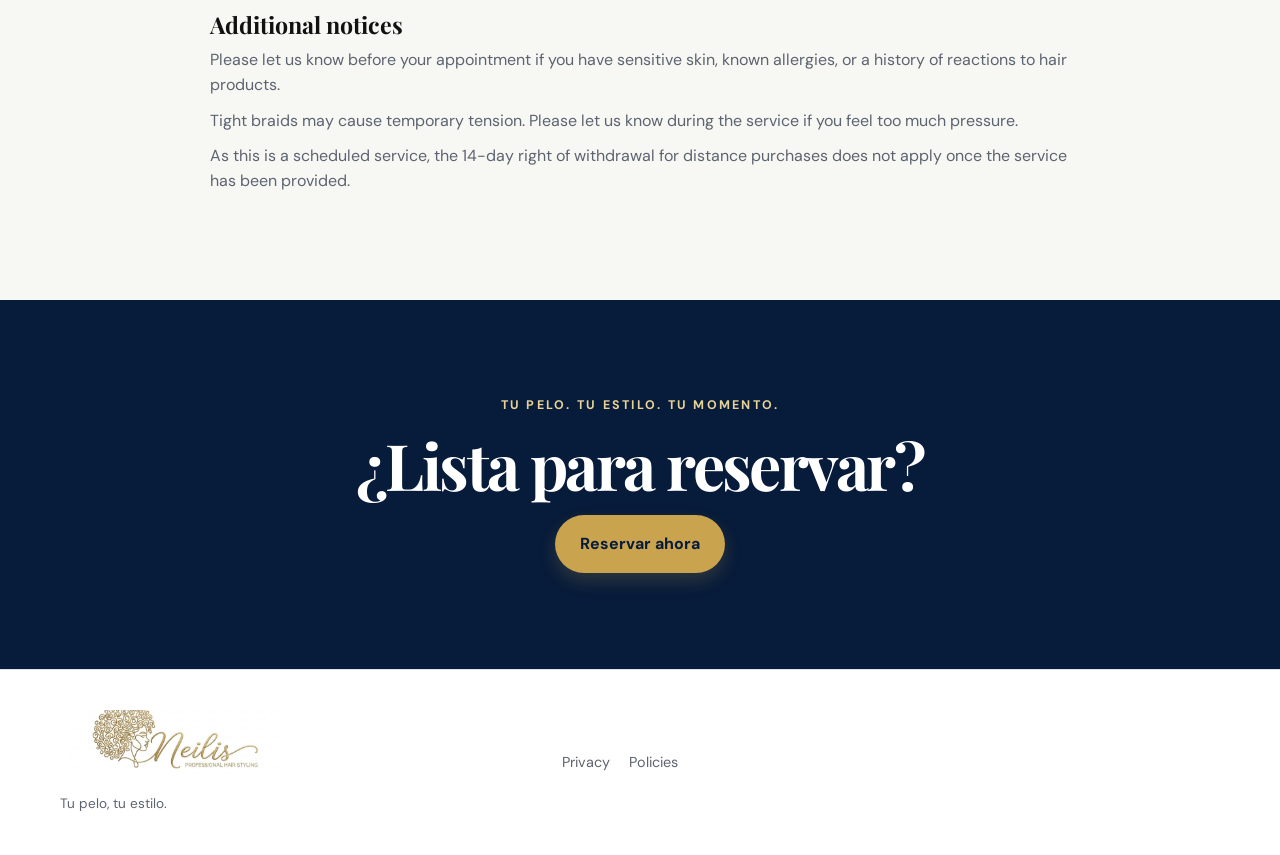
==== commit ba0deff5: "Add multilingual booking policies and updated prices Co-authored-by: Neilis2 <139939992+Neilis2@user" ====
--- a/index.html
+++ b/index.html
@@ -123,35 +123,35 @@
             <div class="style-grid">
               <button class="style-card" type="button" data-style="Box braids" data-duration-key="boxDuration" data-description-key="boxDescription">
                 <span class="style-image has-photo"><img src="assets/images/portfolio/mujeres/box%20woman.jpg" alt="" /></span>
-                <span class="style-info"><strong>Box braids</strong><small data-i18n="womenBoxPrice">Desde €45 · 4–7 h</small></span>
+                <span class="style-info"><strong>Box braids</strong><small data-i18n="womenBoxPrice">Desde €65 · 4–7 h</small></span>
               </button>
               <button class="style-card" type="button" data-style="Knotless braids" data-duration-key="knotlessDuration" data-description-key="knotlessDescription">
                 <span class="style-image has-photo"><img src="assets/images/portfolio/mujeres/knotless.jpg" alt="" /></span>
-                <span class="style-info"><strong>Knotless braids</strong><small data-i18n="womenKnotlessPrice">Desde €55 · 4–6 h</small></span>
+                <span class="style-info"><strong>Knotless braids</strong><small data-i18n="womenKnotlessPrice">Desde €80 · 4–6 h</small></span>
               </button>
               <button class="style-card" type="button" data-style="Cornrows" data-duration-key="shortDuration" data-description-key="womenCornrowsDescription">
                 <span class="style-image has-photo"><img src="assets/images/portfolio/mujeres/cornrows.jpg" alt="" /></span>
-                <span class="style-info"><strong>Cornrows</strong><small data-i18n="womenCornrowsPrice">Desde €35 · 2–4 h</small></span>
+                <span class="style-info"><strong>Cornrows</strong><small data-i18n="womenCornrowsPrice">Desde €40 · 2–4 h</small></span>
               </button>
               <button class="style-card" type="button" data-style="Half up cornrows" data-duration-key="halfUpDuration" data-description-key="halfUpDescription">
                 <span class="style-image has-photo"><img src="assets/images/portfolio/mujeres/half.jpg" alt="" /></span>
-                <span class="style-info"><strong>Half up cornrows</strong><small data-i18n="womenHalfUpPrice">Desde €45 · 3–4 h</small></span>
+                <span class="style-info"><strong>Half up cornrows</strong><small data-i18n="womenHalfUpPrice">Desde €50 · 3–4 h</small></span>
               </button>
               <button class="style-card" type="button" data-style="Fulani braids" data-duration-key="mediumDuration" data-description-key="fulaniDescription">
                 <span class="style-image has-photo"><img src="assets/images/portfolio/mujeres/fulani.jpg" alt="" /></span>
-                <span class="style-info"><strong>Fulani braids</strong><small data-i18n="womenFulaniPrice">Desde €50 · 3–5 h</small></span>
+                <span class="style-info"><strong>Fulani braids</strong><small data-i18n="womenFulaniPrice">Desde €60 · 3–5 h</small></span>
               </button>
               <button class="style-card" type="button" data-style="Feed-in braids" data-duration-key="boxDuration" data-description-key="feedInDescription">
                 <span class="style-image has-photo"><img src="assets/images/portfolio/mujeres/feed%20in.jpg" alt="" /></span>
-                <span class="style-info"><strong>Feed-in braids</strong><small data-i18n="womenFeedInPrice">Desde €55 · 4–7 h</small></span>
+                <span class="style-info"><strong>Feed-in braids</strong><small data-i18n="womenFeedInPrice">Desde €65 · 4–7 h</small></span>
               </button>
               <button class="style-card" type="button" data-style="Boho braids" data-duration-key="mediumDuration" data-description-key="bohoDescription">
                 <span class="style-image has-photo"><img src="assets/images/portfolio/mujeres/boho.jpg" alt="" /></span>
-                <span class="style-info"><strong>Boho braids</strong><small data-i18n="womenBohoPrice">Desde €45 · 3–5 h</small></span>
+                <span class="style-info"><strong>Boho braids</strong><small data-i18n="womenBohoPrice">Desde €55 · 3–5 h</small></span>
               </button>
               <button class="style-card" type="button" data-style="Twists" data-duration-key="mediumDuration" data-description-key="twistsDescription">
                 <span class="style-image has-photo"><img src="assets/images/portfolio/mujeres/twists.jpg" alt="" /></span>
-                <span class="style-info"><strong>Twists</strong><small data-i18n="womenTwistsPrice">Desde €40 · 3–5 h</small></span>
+                <span class="style-info"><strong>Twists</strong><small data-i18n="womenTwistsPrice">Desde €50 · 3–5 h</small></span>
               </button>
             </div>
           </div>
@@ -164,11 +164,11 @@
             <div class="style-grid">
               <button class="style-card" type="button" data-style="Cornrows" data-duration-key="shortDuration" data-description-key="menCornrowsDescription">
                 <span class="style-image has-photo"><img src="assets/images/portfolio/hombres/cornrow%20man.jpg" alt="" /></span>
-                <span class="style-info"><strong>Cornrows</strong><small data-i18n="menCornrowsPrice">Desde €35 · 2–4 h</small></span>
+                <span class="style-info"><strong>Cornrows</strong><small data-i18n="menCornrowsPrice">Desde €40 · 2–4 h</small></span>
               </button>
               <button class="style-card" type="button" data-style="Box braids" data-duration-key="shortDuration" data-description-key="menBoxDescription">
                 <span class="style-image has-photo"><img src="assets/images/portfolio/hombres/box%20man.jpg" alt="" /></span>
-                <span class="style-info"><strong>Box braids</strong><small data-i18n="menBoxPrice">Desde €40 · 2–4 h</small></span>
+                <span class="style-info"><strong>Box braids</strong><small data-i18n="menBoxPrice">Desde €50 · 2–4 h</small></span>
               </button>
             </div>
           </div>
@@ -287,6 +287,11 @@
 
             <div class="checkbox-group">
               <label class="checkbox-wrap">
+                <input type="checkbox" name="policyAcceptance" required />
+                <span data-i18n="policyAgreementPrefix">He leído y acepto la</span>
+                <a href="#policies" data-i18n="policyAgreementLink">política de reservas, pagos y cancelaciones.</a>
+              </label>
+              <label class="checkbox-wrap">
                 <input type="checkbox" name="usoFoto" />
                 <span data-i18n="photoConsent">Acepto que se pueda usar mi foto en el portafolio.</span>
               </label>
@@ -298,6 +303,35 @@
 
             <button type="submit" class="button button-navy submit-button" data-i18n="submitButton">Enviar reserva por WhatsApp</button>
           </form>
+        </div>
+      </section>
+
+      <section id="policies" class="section legal-policy">
+        <div class="container legal-content">
+          <p class="eyebrow" data-i18n="policiesEyebrow">Información importante</p>
+          <h2 data-i18n="policiesHeading">Reservas, pagos y cancelaciones</h2>
+          <div class="legal-policy-group">
+            <h3 data-i18n="depositPolicyHeading">Depósito y pago</h3>
+            <p data-i18n="depositPolicyText">Para confirmar una cita, se requiere un depósito del 20% del precio total. El 80% restante se paga el día del servicio. El depósito no es reembolsable en caso de cancelación tardía o inasistencia.</p>
+          </div>
+          <div class="legal-policy-group">
+            <h3 data-i18n="reschedulePolicyHeading">Cambios de fecha</h3>
+            <p data-i18n="reschedulePolicyText">Puedes mover tu cita una sola vez y sin costo adicional si avisas con más de 48 horas de anticipación. El depósito se transfiere a la nueva fecha, según disponibilidad. Un segundo cambio, o cualquier cambio con 48 horas o menos de anticipación, implica la pérdida del depósito.</p>
+          </div>
+          <div class="legal-policy-group">
+            <h3 data-i18n="clientCancellationHeading">Si cancelas</h3>
+            <p data-i18n="clientCancellationText">Si cancelas con 48 horas o menos de anticipación, o no te presentas, el depósito no es reembolsable.</p>
+          </div>
+          <div class="legal-policy-group">
+            <h3 data-i18n="businessCancellationHeading">Si KEREN's Hair cancela</h3>
+            <p data-i18n="businessCancellationText">Si debemos cancelar la cita, recibirás un reembolso total del depósito y tendrás prioridad para reagendar. Si el aviso es con menos de 24 horas, recibirás además un 10% de descuento en la cita reagendada, calculado sobre el precio base del peinado, sin domicilio ni accesorios.</p>
+          </div>
+          <div class="legal-policy-group">
+            <h3 data-i18n="appointmentNoticesHeading">Avisos adicionales</h3>
+            <p data-i18n="sensitivityNotice">Si tienes piel sensible, alergias conocidas o antecedentes de reacciones a productos capilares, avísanos antes de tu cita.</p>
+            <p data-i18n="tensionNotice">Las trenzas ajustadas pueden generar tensión temporal. Por favor avísanos durante el servicio si sientes demasiada presión.</p>
+            <p data-i18n="withdrawalNotice">Al tratarse de un servicio agendado, el derecho de desistimiento de 14 días de las compras a distancia no aplica una vez prestado el servicio.</p>
+          </div>
         </div>
       </section>
 
@@ -319,8 +353,8 @@
           <p class="footer-tag" data-i18n="tagline">Tu pelo, tu estilo.</p>
         </div>
         <div class="legal-links">
-          <a href="#" data-i18n="privacy">Privacidad</a>
-          <a href="#" data-i18n="policies">Políticas</a>
+          <a href="privacy.html" data-i18n="privacy">Privacidad</a>
+          <a href="#policies" data-i18n="policies">Políticas</a>
         </div>
       </div>
     </footer>
--- a/css/styles.css
+++ b/css/styles.css
@@ -262,6 +262,15 @@
   background: var(--white);
   font-size: 0.95rem;
 }
+.legal-policy { background: var(--off-white); }
+.legal-content { max-width: 860px; }
+.legal-content h2 { margin-bottom: 2.5rem; }
+.legal-policy-group + .legal-policy-group { margin-top: 2rem; }
+.legal-policy-group h3 { margin-bottom: 0.6rem; font-size: 1.45rem; }
+.legal-policy-group p { margin: 0.6rem 0; }
+.legal-page-heading { font-size: clamp(2.5rem, 6vw, 4rem); }
+.legal-page-links { display: flex; flex-wrap: wrap; gap: 1.2rem; margin-top: 2rem; color: var(--navy); font-weight: 700; }
+.legal-page-links a:hover { color: var(--gold); }
 .booking-form {
   padding: 2rem;
   background: var(--white);
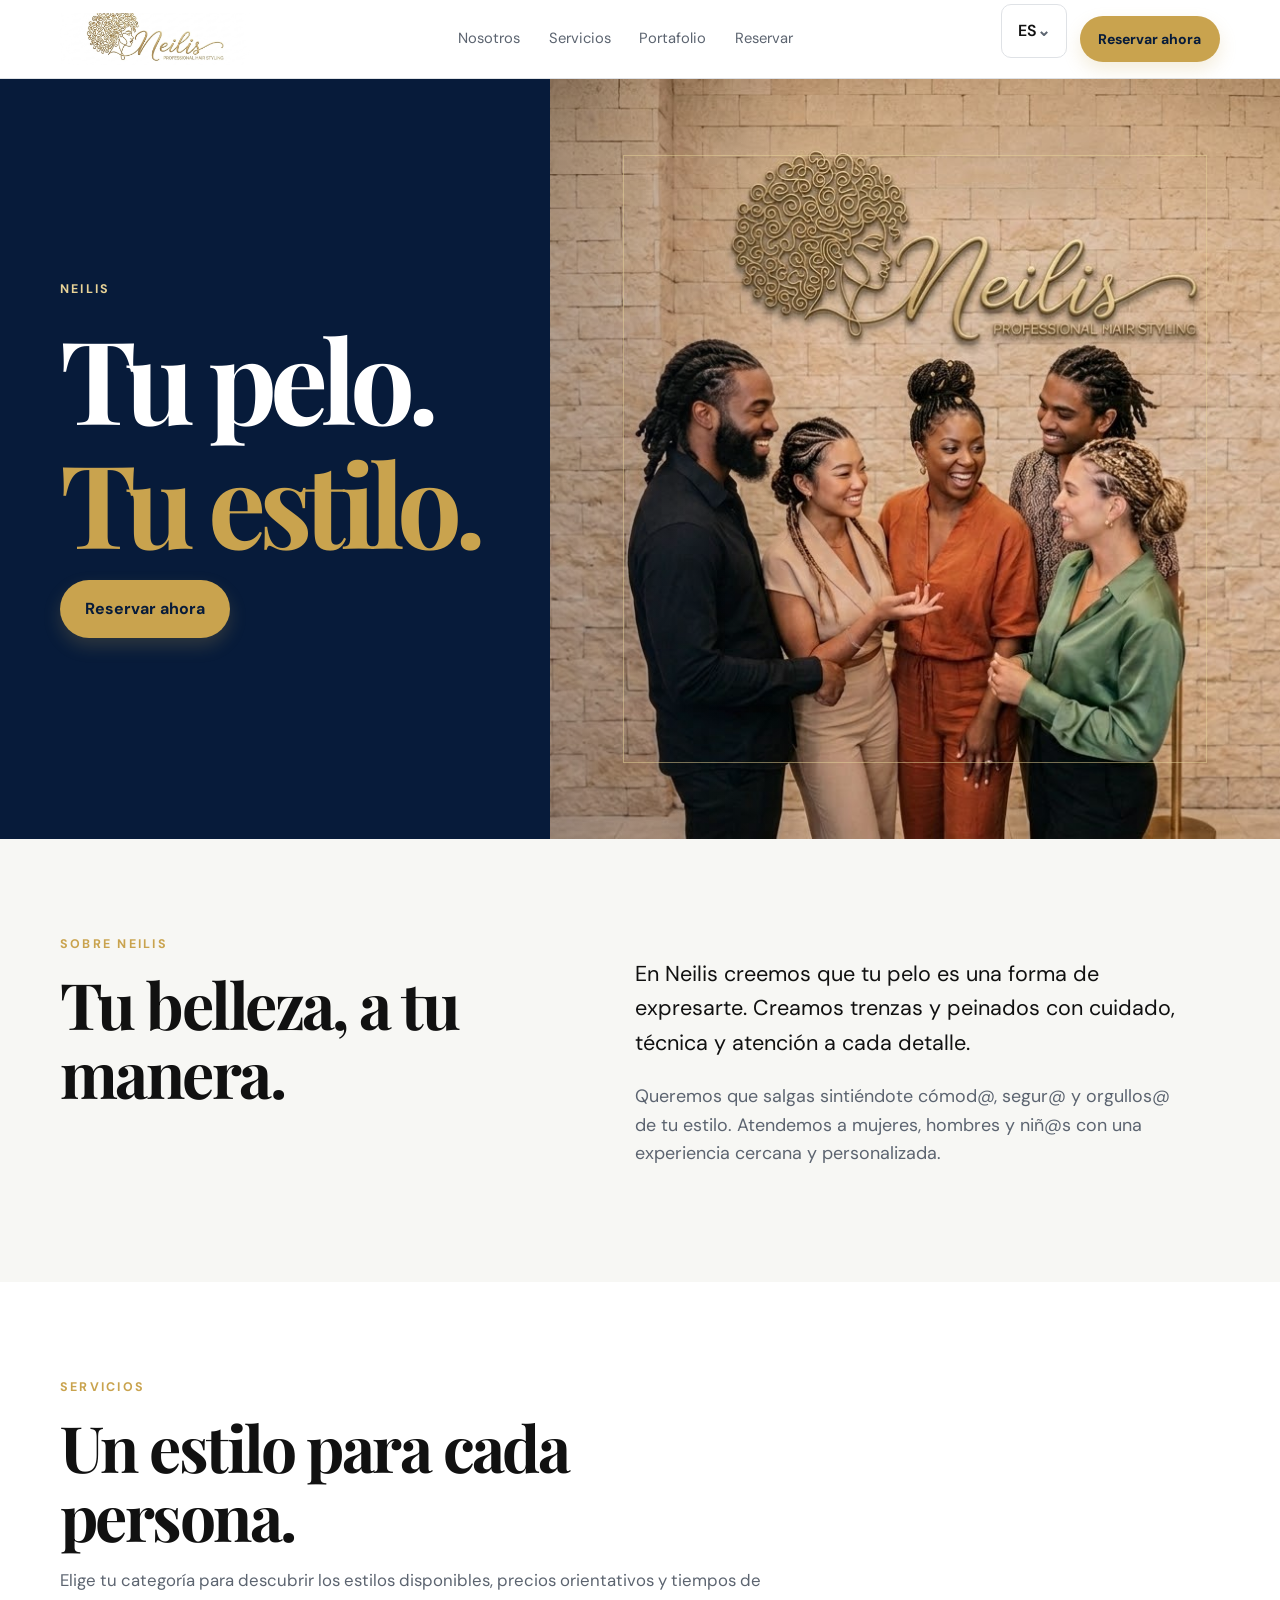
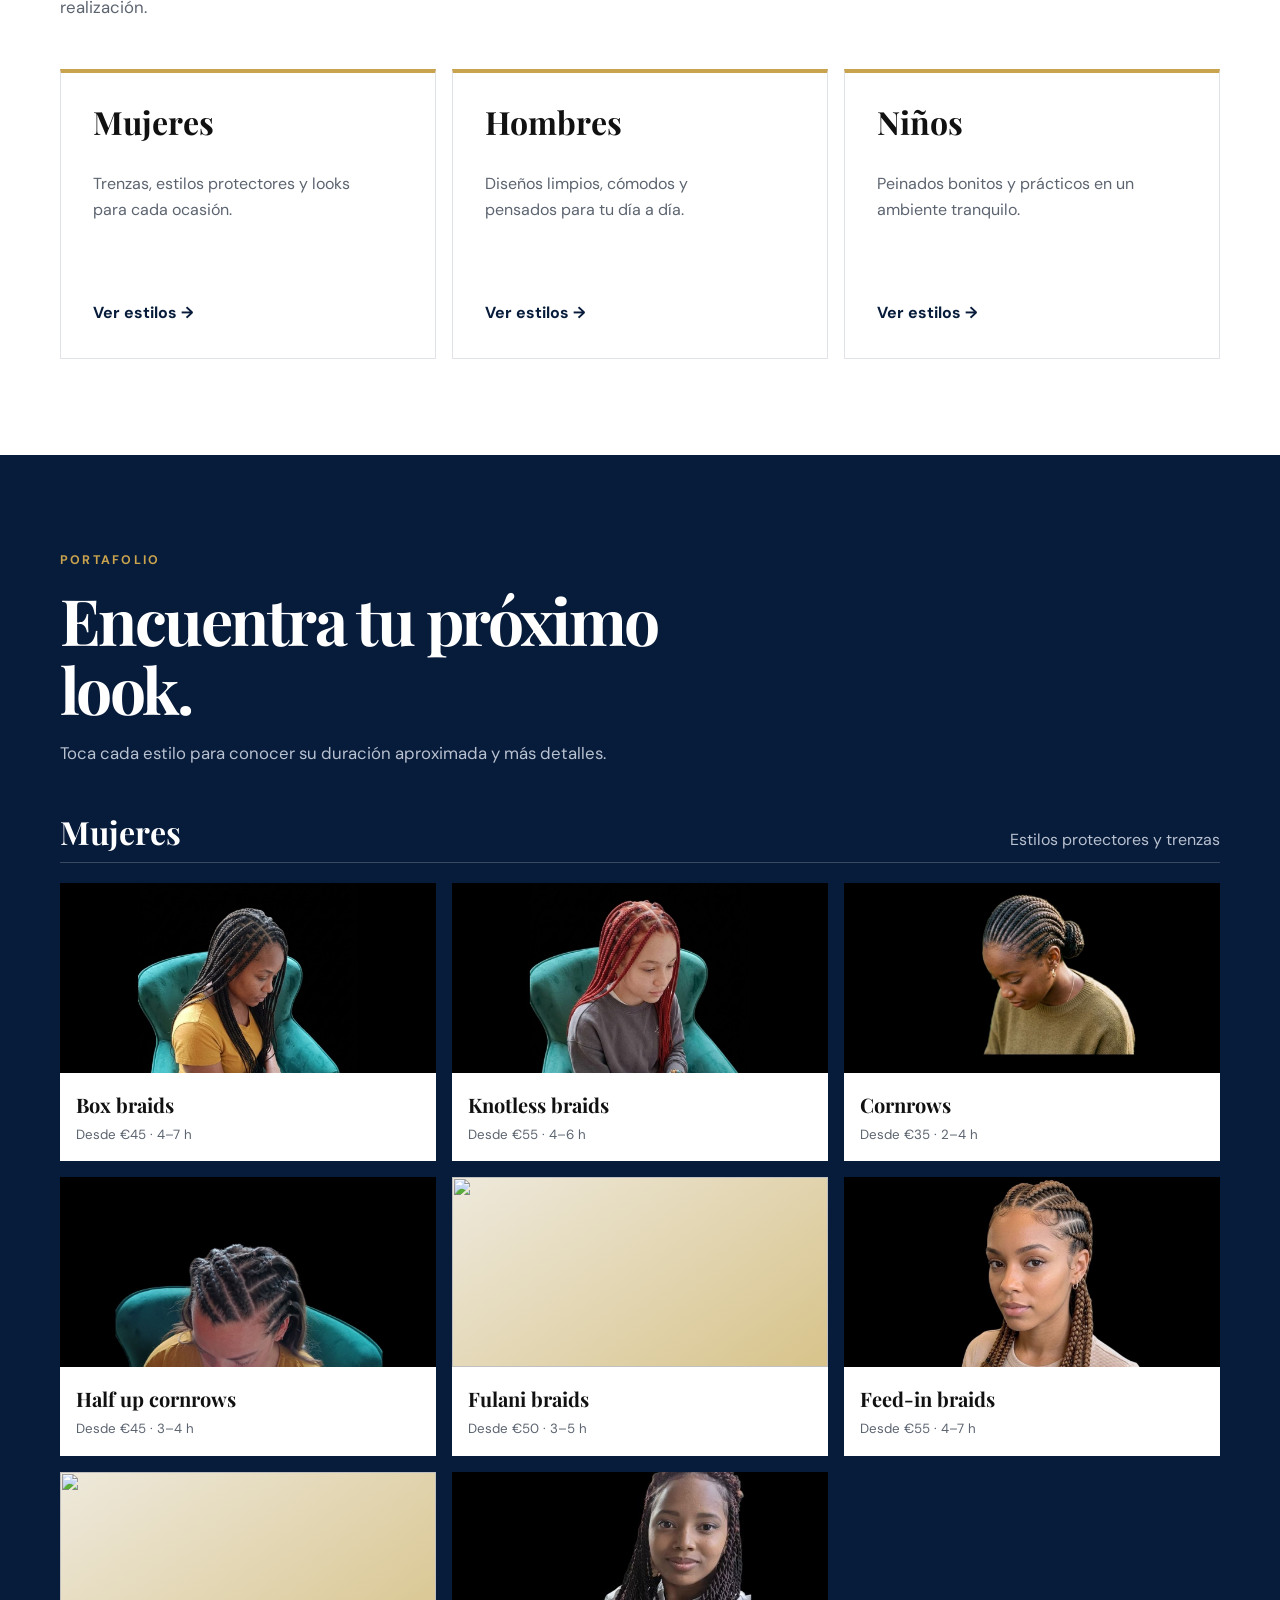
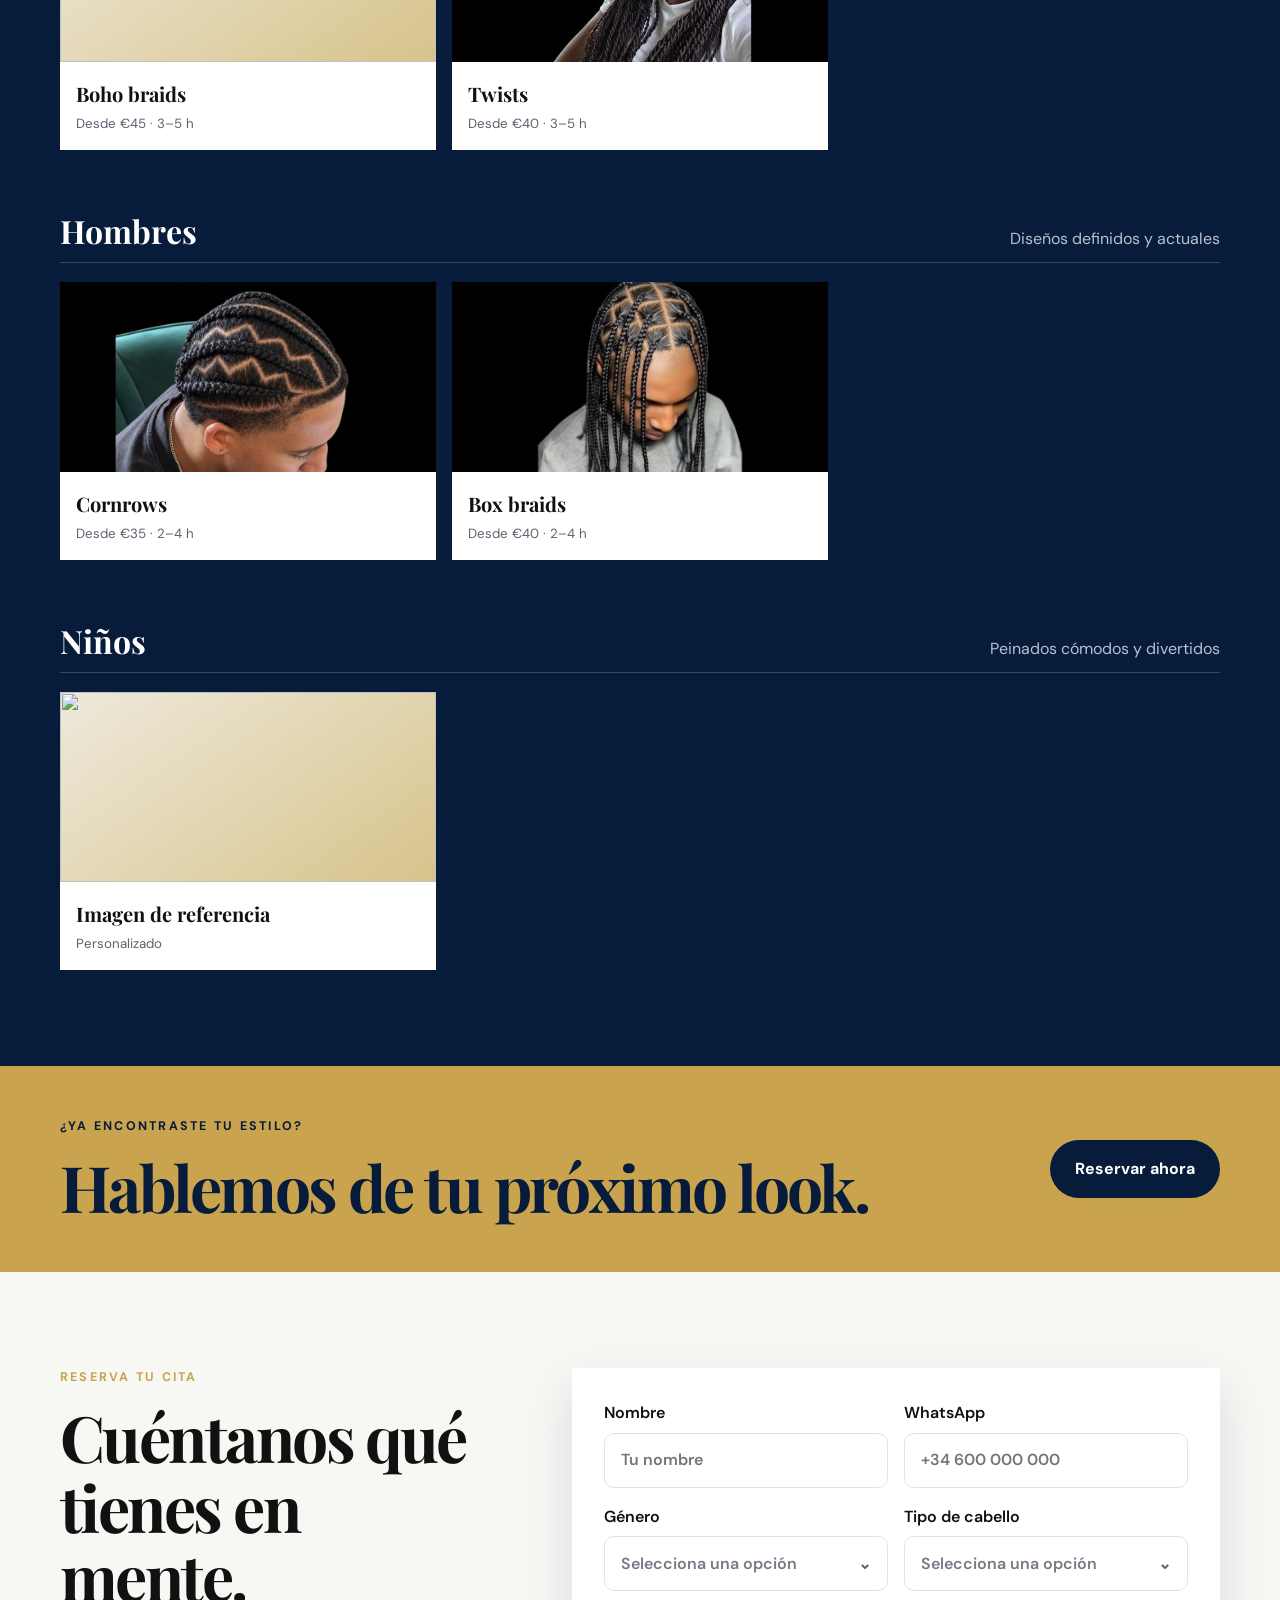
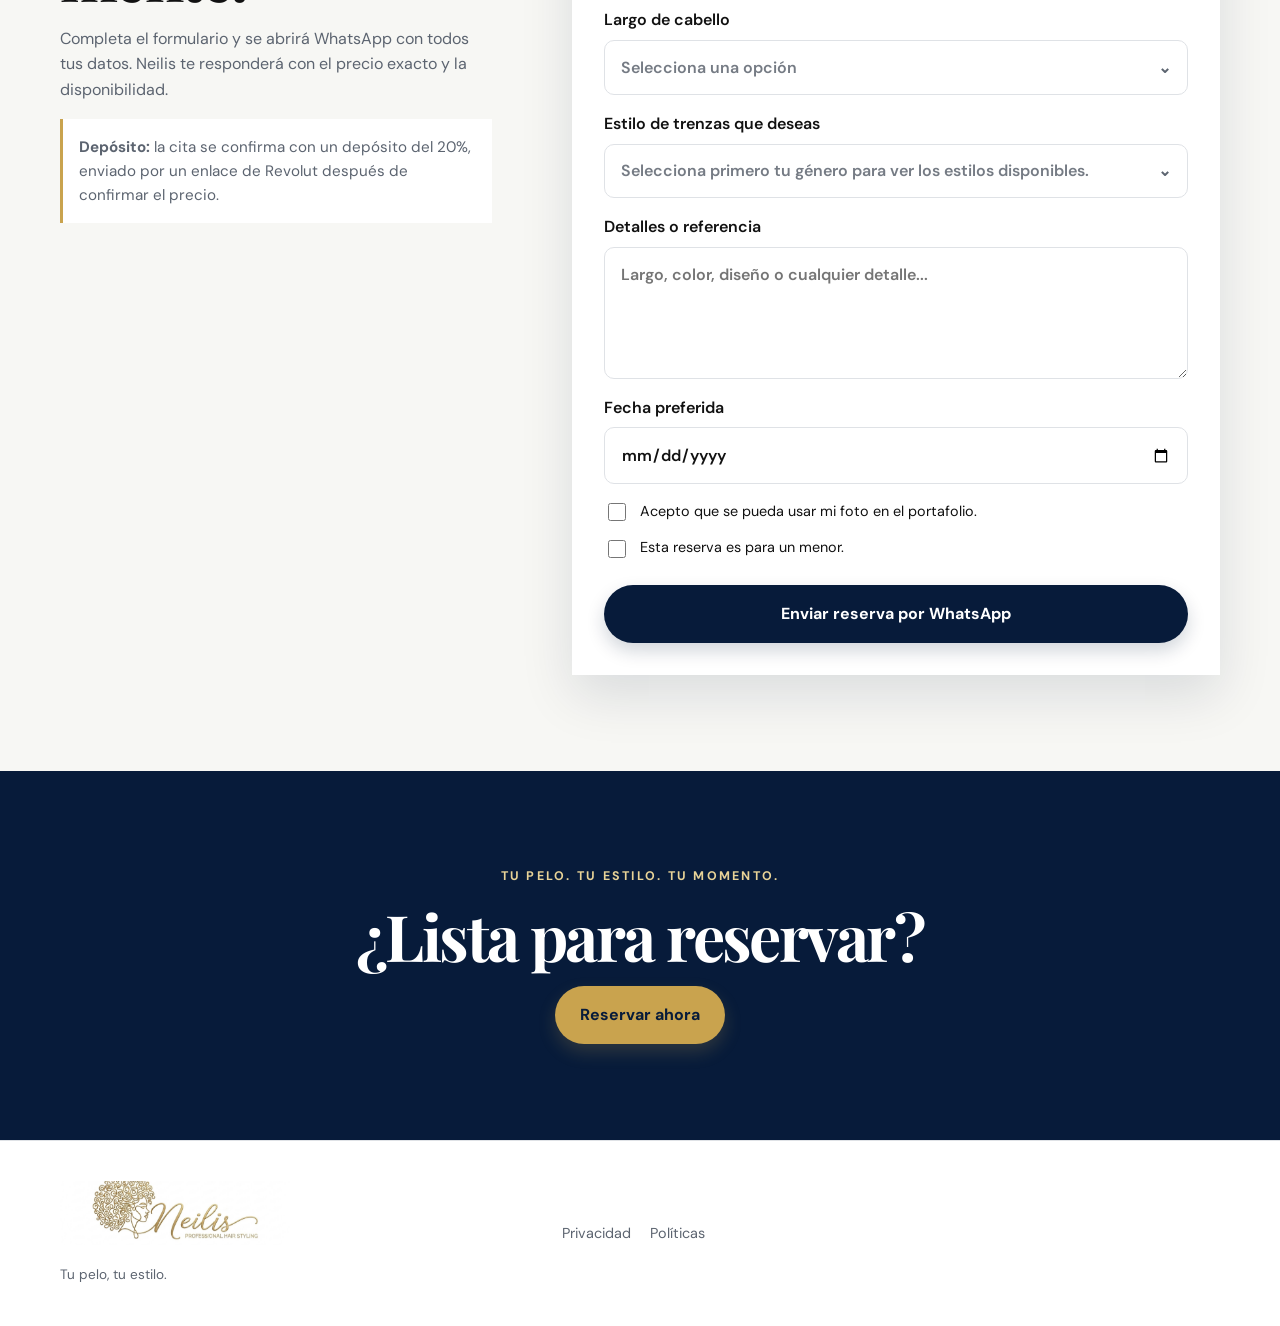
==== commit 6e9e3996: "Revert merged reservation policy PR Co-authored-by: Neilis2 <139939992+Neilis2@users.noreply.github." ====
--- a/index.html
+++ b/index.html
@@ -123,35 +123,35 @@
             <div class="style-grid">
               <button class="style-card" type="button" data-style="Box braids" data-duration-key="boxDuration" data-description-key="boxDescription">
                 <span class="style-image has-photo"><img src="assets/images/portfolio/mujeres/box%20woman.jpg" alt="" /></span>
-                <span class="style-info"><strong>Box braids</strong><small data-i18n="womenBoxPrice">Desde €65 · 4–7 h</small></span>
+                <span class="style-info"><strong>Box braids</strong><small data-i18n="womenBoxPrice">Desde €45 · 4–7 h</small></span>
               </button>
               <button class="style-card" type="button" data-style="Knotless braids" data-duration-key="knotlessDuration" data-description-key="knotlessDescription">
                 <span class="style-image has-photo"><img src="assets/images/portfolio/mujeres/knotless.jpg" alt="" /></span>
-                <span class="style-info"><strong>Knotless braids</strong><small data-i18n="womenKnotlessPrice">Desde €80 · 4–6 h</small></span>
+                <span class="style-info"><strong>Knotless braids</strong><small data-i18n="womenKnotlessPrice">Desde €55 · 4–6 h</small></span>
               </button>
               <button class="style-card" type="button" data-style="Cornrows" data-duration-key="shortDuration" data-description-key="womenCornrowsDescription">
                 <span class="style-image has-photo"><img src="assets/images/portfolio/mujeres/cornrows.jpg" alt="" /></span>
-                <span class="style-info"><strong>Cornrows</strong><small data-i18n="womenCornrowsPrice">Desde €40 · 2–4 h</small></span>
+                <span class="style-info"><strong>Cornrows</strong><small data-i18n="womenCornrowsPrice">Desde €35 · 2–4 h</small></span>
               </button>
               <button class="style-card" type="button" data-style="Half up cornrows" data-duration-key="halfUpDuration" data-description-key="halfUpDescription">
                 <span class="style-image has-photo"><img src="assets/images/portfolio/mujeres/half.jpg" alt="" /></span>
-                <span class="style-info"><strong>Half up cornrows</strong><small data-i18n="womenHalfUpPrice">Desde €50 · 3–4 h</small></span>
+                <span class="style-info"><strong>Half up cornrows</strong><small data-i18n="womenHalfUpPrice">Desde €45 · 3–4 h</small></span>
               </button>
               <button class="style-card" type="button" data-style="Fulani braids" data-duration-key="mediumDuration" data-description-key="fulaniDescription">
                 <span class="style-image has-photo"><img src="assets/images/portfolio/mujeres/fulani.jpg" alt="" /></span>
-                <span class="style-info"><strong>Fulani braids</strong><small data-i18n="womenFulaniPrice">Desde €60 · 3–5 h</small></span>
+                <span class="style-info"><strong>Fulani braids</strong><small data-i18n="womenFulaniPrice">Desde €50 · 3–5 h</small></span>
               </button>
               <button class="style-card" type="button" data-style="Feed-in braids" data-duration-key="boxDuration" data-description-key="feedInDescription">
                 <span class="style-image has-photo"><img src="assets/images/portfolio/mujeres/feed%20in.jpg" alt="" /></span>
-                <span class="style-info"><strong>Feed-in braids</strong><small data-i18n="womenFeedInPrice">Desde €65 · 4–7 h</small></span>
+                <span class="style-info"><strong>Feed-in braids</strong><small data-i18n="womenFeedInPrice">Desde €55 · 4–7 h</small></span>
               </button>
               <button class="style-card" type="button" data-style="Boho braids" data-duration-key="mediumDuration" data-description-key="bohoDescription">
                 <span class="style-image has-photo"><img src="assets/images/portfolio/mujeres/boho.jpg" alt="" /></span>
-                <span class="style-info"><strong>Boho braids</strong><small data-i18n="womenBohoPrice">Desde €55 · 3–5 h</small></span>
+                <span class="style-info"><strong>Boho braids</strong><small data-i18n="womenBohoPrice">Desde €45 · 3–5 h</small></span>
               </button>
               <button class="style-card" type="button" data-style="Twists" data-duration-key="mediumDuration" data-description-key="twistsDescription">
                 <span class="style-image has-photo"><img src="assets/images/portfolio/mujeres/twists.jpg" alt="" /></span>
-                <span class="style-info"><strong>Twists</strong><small data-i18n="womenTwistsPrice">Desde €50 · 3–5 h</small></span>
+                <span class="style-info"><strong>Twists</strong><small data-i18n="womenTwistsPrice">Desde €40 · 3–5 h</small></span>
               </button>
             </div>
           </div>
@@ -164,11 +164,11 @@
             <div class="style-grid">
               <button class="style-card" type="button" data-style="Cornrows" data-duration-key="shortDuration" data-description-key="menCornrowsDescription">
                 <span class="style-image has-photo"><img src="assets/images/portfolio/hombres/cornrow%20man.jpg" alt="" /></span>
-                <span class="style-info"><strong>Cornrows</strong><small data-i18n="menCornrowsPrice">Desde €40 · 2–4 h</small></span>
+                <span class="style-info"><strong>Cornrows</strong><small data-i18n="menCornrowsPrice">Desde €35 · 2–4 h</small></span>
               </button>
               <button class="style-card" type="button" data-style="Box braids" data-duration-key="shortDuration" data-description-key="menBoxDescription">
                 <span class="style-image has-photo"><img src="assets/images/portfolio/hombres/box%20man.jpg" alt="" /></span>
-                <span class="style-info"><strong>Box braids</strong><small data-i18n="menBoxPrice">Desde €50 · 2–4 h</small></span>
+                <span class="style-info"><strong>Box braids</strong><small data-i18n="menBoxPrice">Desde €40 · 2–4 h</small></span>
               </button>
             </div>
           </div>
@@ -287,11 +287,6 @@
 
             <div class="checkbox-group">
               <label class="checkbox-wrap">
-                <input type="checkbox" name="policyAcceptance" required />
-                <span data-i18n="policyAgreementPrefix">He leído y acepto la</span>
-                <a href="#policies" data-i18n="policyAgreementLink">política de reservas, pagos y cancelaciones.</a>
-              </label>
-              <label class="checkbox-wrap">
                 <input type="checkbox" name="usoFoto" />
                 <span data-i18n="photoConsent">Acepto que se pueda usar mi foto en el portafolio.</span>
               </label>
@@ -303,35 +298,6 @@
 
             <button type="submit" class="button button-navy submit-button" data-i18n="submitButton">Enviar reserva por WhatsApp</button>
           </form>
-        </div>
-      </section>
-
-      <section id="policies" class="section legal-policy">
-        <div class="container legal-content">
-          <p class="eyebrow" data-i18n="policiesEyebrow">Información importante</p>
-          <h2 data-i18n="policiesHeading">Reservas, pagos y cancelaciones</h2>
-          <div class="legal-policy-group">
-            <h3 data-i18n="depositPolicyHeading">Depósito y pago</h3>
-            <p data-i18n="depositPolicyText">Para confirmar una cita, se requiere un depósito del 20% del precio total. El 80% restante se paga el día del servicio. El depósito no es reembolsable en caso de cancelación tardía o inasistencia.</p>
-          </div>
-          <div class="legal-policy-group">
-            <h3 data-i18n="reschedulePolicyHeading">Cambios de fecha</h3>
-            <p data-i18n="reschedulePolicyText">Puedes mover tu cita una sola vez y sin costo adicional si avisas con más de 48 horas de anticipación. El depósito se transfiere a la nueva fecha, según disponibilidad. Un segundo cambio, o cualquier cambio con 48 horas o menos de anticipación, implica la pérdida del depósito.</p>
-          </div>
-          <div class="legal-policy-group">
-            <h3 data-i18n="clientCancellationHeading">Si cancelas</h3>
-            <p data-i18n="clientCancellationText">Si cancelas con 48 horas o menos de anticipación, o no te presentas, el depósito no es reembolsable.</p>
-          </div>
-          <div class="legal-policy-group">
-            <h3 data-i18n="businessCancellationHeading">Si KEREN's Hair cancela</h3>
-            <p data-i18n="businessCancellationText">Si debemos cancelar la cita, recibirás un reembolso total del depósito y tendrás prioridad para reagendar. Si el aviso es con menos de 24 horas, recibirás además un 10% de descuento en la cita reagendada, calculado sobre el precio base del peinado, sin domicilio ni accesorios.</p>
-          </div>
-          <div class="legal-policy-group">
-            <h3 data-i18n="appointmentNoticesHeading">Avisos adicionales</h3>
-            <p data-i18n="sensitivityNotice">Si tienes piel sensible, alergias conocidas o antecedentes de reacciones a productos capilares, avísanos antes de tu cita.</p>
-            <p data-i18n="tensionNotice">Las trenzas ajustadas pueden generar tensión temporal. Por favor avísanos durante el servicio si sientes demasiada presión.</p>
-            <p data-i18n="withdrawalNotice">Al tratarse de un servicio agendado, el derecho de desistimiento de 14 días de las compras a distancia no aplica una vez prestado el servicio.</p>
-          </div>
         </div>
       </section>
 
@@ -353,8 +319,8 @@
           <p class="footer-tag" data-i18n="tagline">Tu pelo, tu estilo.</p>
         </div>
         <div class="legal-links">
-          <a href="privacy.html" data-i18n="privacy">Privacidad</a>
-          <a href="#policies" data-i18n="policies">Políticas</a>
+          <a href="#" data-i18n="privacy">Privacidad</a>
+          <a href="#" data-i18n="policies">Políticas</a>
         </div>
       </div>
     </footer>
--- a/css/styles.css
+++ b/css/styles.css
@@ -262,15 +262,6 @@
   background: var(--white);
   font-size: 0.95rem;
 }
-.legal-policy { background: var(--off-white); }
-.legal-content { max-width: 860px; }
-.legal-content h2 { margin-bottom: 2.5rem; }
-.legal-policy-group + .legal-policy-group { margin-top: 2rem; }
-.legal-policy-group h3 { margin-bottom: 0.6rem; font-size: 1.45rem; }
-.legal-policy-group p { margin: 0.6rem 0; }
-.legal-page-heading { font-size: clamp(2.5rem, 6vw, 4rem); }
-.legal-page-links { display: flex; flex-wrap: wrap; gap: 1.2rem; margin-top: 2rem; color: var(--navy); font-weight: 700; }
-.legal-page-links a:hover { color: var(--gold); }
 .booking-form {
   padding: 2rem;
   background: var(--white);
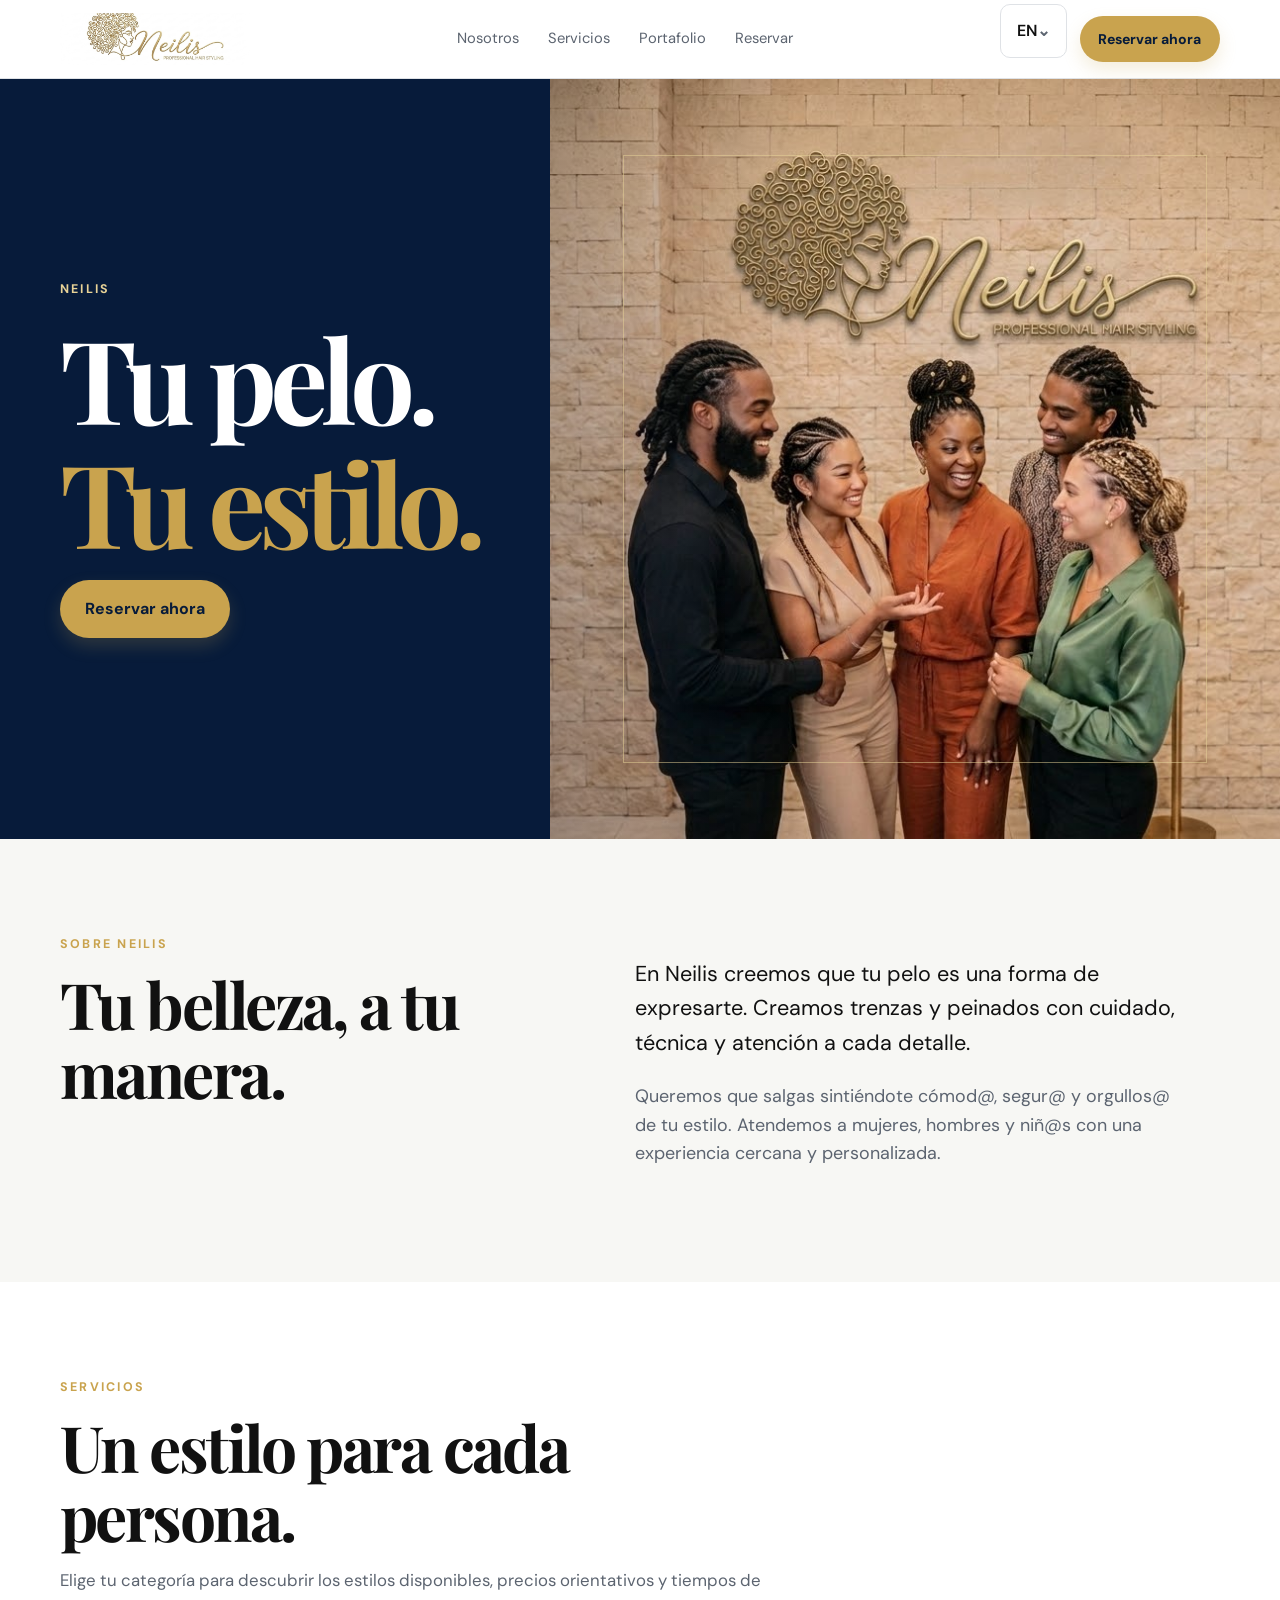
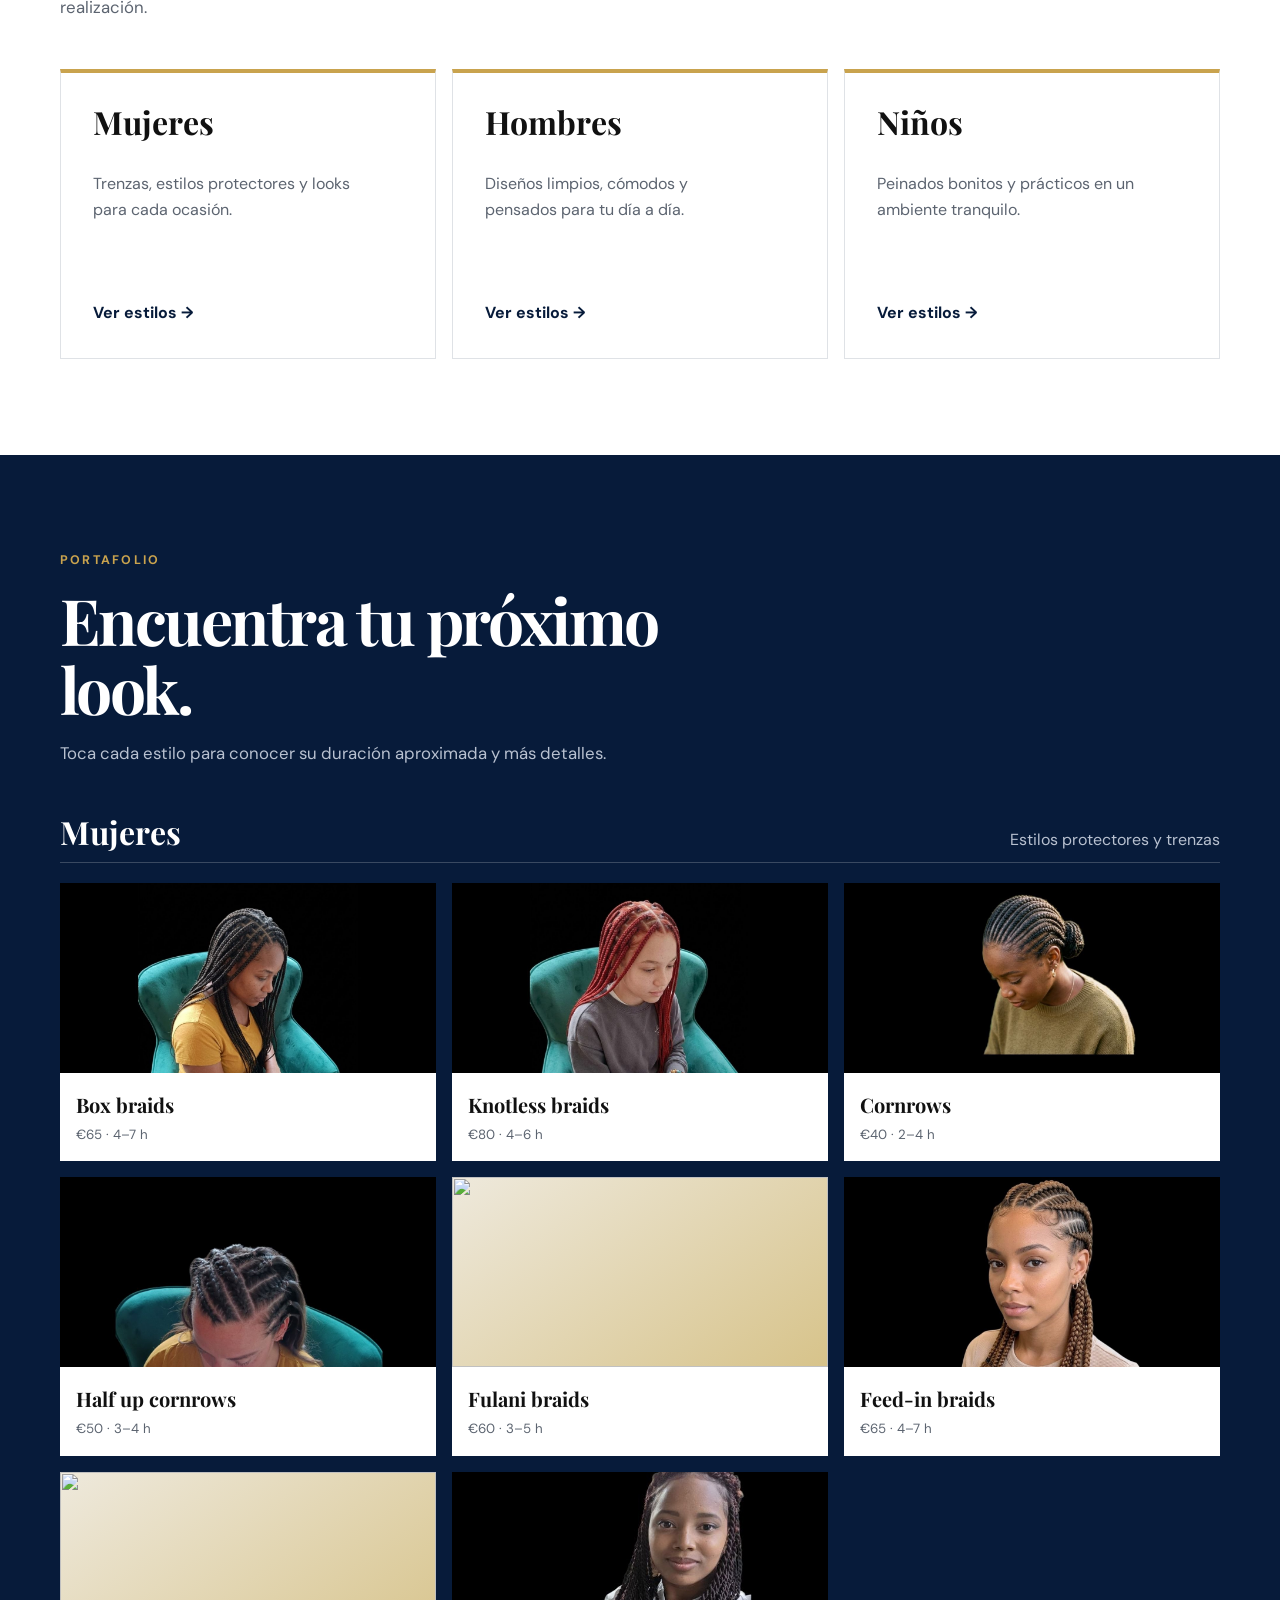
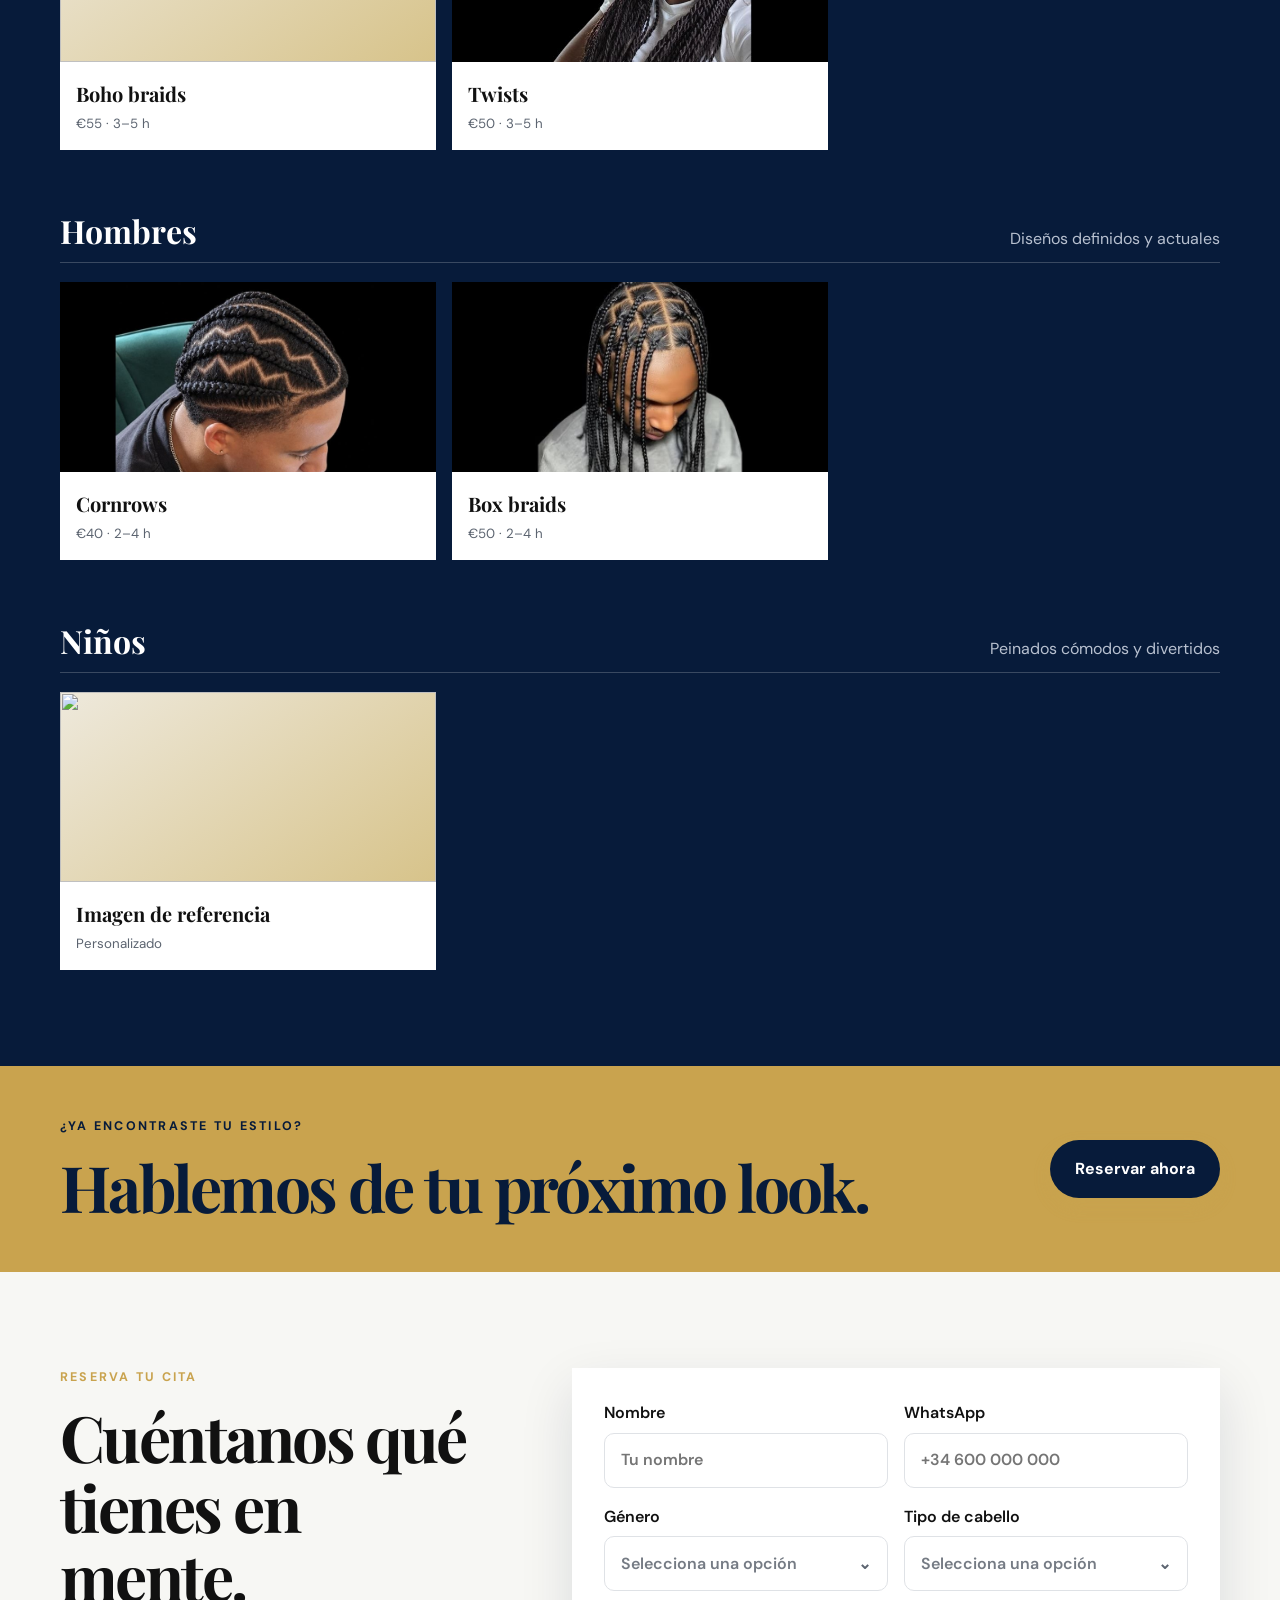
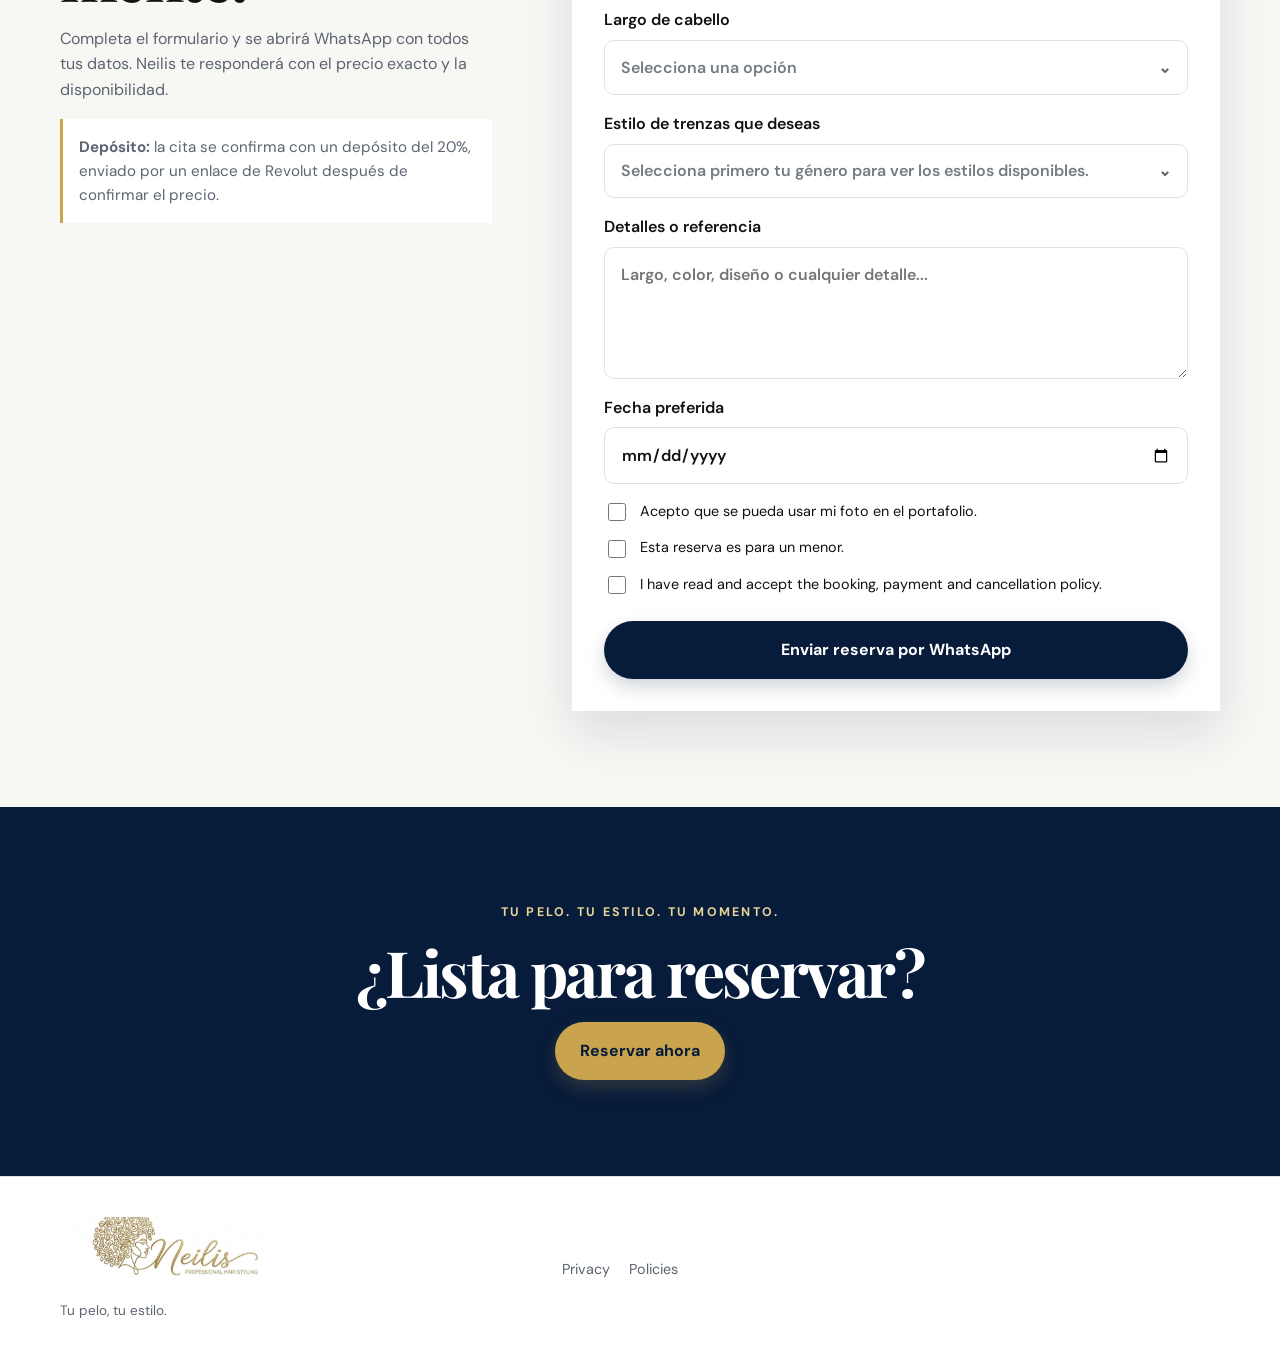
==== commit cf857b85: "Add translated legal modals and booking consent Co-authored-by: Neilis2 <139939992+Neilis2@users.nor" ====
--- a/index.html
+++ b/index.html
@@ -123,35 +123,35 @@
             <div class="style-grid">
               <button class="style-card" type="button" data-style="Box braids" data-duration-key="boxDuration" data-description-key="boxDescription">
                 <span class="style-image has-photo"><img src="assets/images/portfolio/mujeres/box%20woman.jpg" alt="" /></span>
-                <span class="style-info"><strong>Box braids</strong><small data-i18n="womenBoxPrice">Desde €45 · 4–7 h</small></span>
+                <span class="style-info"><strong>Box braids</strong><small data-i18n="womenBoxPrice">€65 · 4–7 h</small></span>
               </button>
               <button class="style-card" type="button" data-style="Knotless braids" data-duration-key="knotlessDuration" data-description-key="knotlessDescription">
                 <span class="style-image has-photo"><img src="assets/images/portfolio/mujeres/knotless.jpg" alt="" /></span>
-                <span class="style-info"><strong>Knotless braids</strong><small data-i18n="womenKnotlessPrice">Desde €55 · 4–6 h</small></span>
+                <span class="style-info"><strong>Knotless braids</strong><small data-i18n="womenKnotlessPrice">€80 · 4–6 h</small></span>
               </button>
               <button class="style-card" type="button" data-style="Cornrows" data-duration-key="shortDuration" data-description-key="womenCornrowsDescription">
                 <span class="style-image has-photo"><img src="assets/images/portfolio/mujeres/cornrows.jpg" alt="" /></span>
-                <span class="style-info"><strong>Cornrows</strong><small data-i18n="womenCornrowsPrice">Desde €35 · 2–4 h</small></span>
+                <span class="style-info"><strong>Cornrows</strong><small data-i18n="womenCornrowsPrice">€40 · 2–4 h</small></span>
               </button>
               <button class="style-card" type="button" data-style="Half up cornrows" data-duration-key="halfUpDuration" data-description-key="halfUpDescription">
                 <span class="style-image has-photo"><img src="assets/images/portfolio/mujeres/half.jpg" alt="" /></span>
-                <span class="style-info"><strong>Half up cornrows</strong><small data-i18n="womenHalfUpPrice">Desde €45 · 3–4 h</small></span>
+                <span class="style-info"><strong>Half up cornrows</strong><small data-i18n="womenHalfUpPrice">€50 · 3–4 h</small></span>
               </button>
               <button class="style-card" type="button" data-style="Fulani braids" data-duration-key="mediumDuration" data-description-key="fulaniDescription">
                 <span class="style-image has-photo"><img src="assets/images/portfolio/mujeres/fulani.jpg" alt="" /></span>
-                <span class="style-info"><strong>Fulani braids</strong><small data-i18n="womenFulaniPrice">Desde €50 · 3–5 h</small></span>
+                <span class="style-info"><strong>Fulani braids</strong><small data-i18n="womenFulaniPrice">€60 · 3–5 h</small></span>
               </button>
               <button class="style-card" type="button" data-style="Feed-in braids" data-duration-key="boxDuration" data-description-key="feedInDescription">
                 <span class="style-image has-photo"><img src="assets/images/portfolio/mujeres/feed%20in.jpg" alt="" /></span>
-                <span class="style-info"><strong>Feed-in braids</strong><small data-i18n="womenFeedInPrice">Desde €55 · 4–7 h</small></span>
+                <span class="style-info"><strong>Feed-in braids</strong><small data-i18n="womenFeedInPrice">€65 · 4–7 h</small></span>
               </button>
               <button class="style-card" type="button" data-style="Boho braids" data-duration-key="mediumDuration" data-description-key="bohoDescription">
                 <span class="style-image has-photo"><img src="assets/images/portfolio/mujeres/boho.jpg" alt="" /></span>
-                <span class="style-info"><strong>Boho braids</strong><small data-i18n="womenBohoPrice">Desde €45 · 3–5 h</small></span>
+                <span class="style-info"><strong>Boho braids</strong><small data-i18n="womenBohoPrice">€55 · 3–5 h</small></span>
               </button>
               <button class="style-card" type="button" data-style="Twists" data-duration-key="mediumDuration" data-description-key="twistsDescription">
                 <span class="style-image has-photo"><img src="assets/images/portfolio/mujeres/twists.jpg" alt="" /></span>
-                <span class="style-info"><strong>Twists</strong><small data-i18n="womenTwistsPrice">Desde €40 · 3–5 h</small></span>
+                <span class="style-info"><strong>Twists</strong><small data-i18n="womenTwistsPrice">€50 · 3–5 h</small></span>
               </button>
             </div>
           </div>
@@ -164,11 +164,11 @@
             <div class="style-grid">
               <button class="style-card" type="button" data-style="Cornrows" data-duration-key="shortDuration" data-description-key="menCornrowsDescription">
                 <span class="style-image has-photo"><img src="assets/images/portfolio/hombres/cornrow%20man.jpg" alt="" /></span>
-                <span class="style-info"><strong>Cornrows</strong><small data-i18n="menCornrowsPrice">Desde €35 · 2–4 h</small></span>
+                <span class="style-info"><strong>Cornrows</strong><small data-i18n="menCornrowsPrice">€40 · 2–4 h</small></span>
               </button>
               <button class="style-card" type="button" data-style="Box braids" data-duration-key="shortDuration" data-description-key="menBoxDescription">
                 <span class="style-image has-photo"><img src="assets/images/portfolio/hombres/box%20man.jpg" alt="" /></span>
-                <span class="style-info"><strong>Box braids</strong><small data-i18n="menBoxPrice">Desde €40 · 2–4 h</small></span>
+                <span class="style-info"><strong>Box braids</strong><small data-i18n="menBoxPrice">€50 · 2–4 h</small></span>
               </button>
             </div>
           </div>
@@ -294,6 +294,10 @@
                 <input type="checkbox" name="menor" />
                 <span data-i18n="minorLabel">Esta reserva es para un menor.</span>
               </label>
+              <label class="checkbox-wrap">
+                <input type="checkbox" name="policyConsent" required />
+                <span data-i18n="policyConsent">He leído y acepto la política de reservas, pagos y cancelaciones.</span>
+              </label>
             </div>
 
             <button type="submit" class="button button-navy submit-button" data-i18n="submitButton">Enviar reserva por WhatsApp</button>
@@ -319,11 +323,35 @@
           <p class="footer-tag" data-i18n="tagline">Tu pelo, tu estilo.</p>
         </div>
         <div class="legal-links">
-          <a href="#" data-i18n="privacy">Privacidad</a>
-          <a href="#" data-i18n="policies">Políticas</a>
+          <a href="#privacy-dialog" data-legal-dialog="privacy-dialog" data-i18n="privacy">Privacidad</a>
+          <a href="#policies-dialog" data-legal-dialog="policies-dialog" data-i18n="policies">Políticas</a>
         </div>
       </div>
     </footer>
+
+    <dialog id="policies-dialog" class="legal-dialog" aria-labelledby="policies-title">
+      <button class="dialog-close" type="button" aria-label="Cerrar" data-i18n-aria-label="closeDialog">×</button>
+      <h2 id="policies-title" data-i18n="policiesTitle">Políticas de reservas y cancelaciones</h2>
+      <div class="legal-dialog-content">
+        <h3 data-i18n="depositPolicyTitle">Depósito y pago</h3>
+        <p data-i18n="depositPolicyText">Para confirmar una cita, se requiere un depósito del 20% del precio total. El 80% restante se paga el día del servicio. El depósito no es reembolsable en caso de cancelación tardía o inasistencia.</p>
+        <h3 data-i18n="reschedulePolicyTitle">Cambios de fecha</h3>
+        <p data-i18n="reschedulePolicyText">Puedes mover tu cita una sola vez y sin costo adicional si avisas con más de 48 horas de anticipación. El depósito se transfiere a la nueva fecha, según disponibilidad. Un segundo cambio, o cualquier cambio con 48 horas o menos de anticipación, implica la pérdida del depósito.</p>
+        <h3 data-i18n="clientCancelPolicyTitle">Si cancela la clienta</h3>
+        <p data-i18n="clientCancelPolicyText">Si cancelas con 48 horas o menos de anticipación, o no te presentas, el depósito no es reembolsable.</p>
+        <h3 data-i18n="businessCancelPolicyTitle">Si cancela KEREN's Hair</h3>
+        <p data-i18n="businessCancelPolicyText">Si debemos cancelar la cita, recibirás un reembolso total del depósito y tendrás prioridad para reagendar. Si el aviso es con menos de 24 horas, recibirás además un 10% de descuento en la cita reagendada (calculado sobre el precio base del peinado, sin domicilio ni accesorios).</p>
+        <h3 data-i18n="additionalNoticesTitle">Avisos adicionales</h3>
+        <p data-i18n="sensitivityNotice">Si tienes piel sensible, alergias conocidas o antecedentes de reacciones a productos capilares, avísanos antes de tu cita.</p>
+        <p data-i18n="tensionNotice">Las trenzas ajustadas pueden generar tensión temporal. Por favor avísanos durante el servicio si sientes demasiada presión.</p>
+        <p data-i18n="withdrawalNotice">Al tratarse de un servicio agendado, el derecho de desistimiento de 14 días de las compras a distancia no aplica una vez prestado el servicio.</p>
+      </div>
+    </dialog>
+    <dialog id="privacy-dialog" class="legal-dialog" aria-labelledby="privacy-title">
+      <button class="dialog-close" type="button" aria-label="Cerrar" data-i18n-aria-label="closeDialog">×</button>
+      <h2 id="privacy-title" data-i18n="privacyTitle">Privacidad (AVG/GDPR)</h2>
+      <p data-i18n="privacyText">Recogemos tu nombre, WhatsApp, tipo y largo de cabello, estilo deseado y fecha preferida, únicamente para gestionar tu reserva y contactarte. No compartimos tus datos con terceros. Puedes solicitar la eliminación de tus datos en cualquier momento escribiéndonos por WhatsApp.</p>
+    </dialog>
 
     <dialog id="style-dialog" class="style-dialog">
       <button class="dialog-close" type="button" aria-label="Cerrar" data-i18n-aria-label="closeDialog">×</button>
--- a/css/styles.css
+++ b/css/styles.css
@@ -383,6 +383,30 @@
 .style-dialog[open] { animation: select-slide-in 180ms ease-out both; }
 .style-dialog.is-closing { animation: select-slide-out 180ms ease-in both; }
 .style-dialog::backdrop { background: rgba(7,27,58,0.72); }
+.legal-dialog {
+  position: fixed;
+  inset: 50% auto auto 50%;
+  width: min(680px, calc(100% - 2rem));
+  max-height: min(85vh, 760px);
+  margin: 0;
+  padding: 2.2rem;
+  overflow-y: auto;
+  border: 0;
+  border-top: 4px solid var(--gold);
+  border-radius: 1.25rem;
+  box-shadow: var(--shadow);
+  transform: translate(-50%, -50%);
+}
+.legal-dialog[open] { animation: legal-fade-in 180ms ease-out both; }
+.legal-dialog::backdrop { background: rgba(7,27,58,0.72); }
+.legal-dialog h2 { padding-right: 1.5rem; font-size: clamp(1.8rem, 5vw, 2.5rem); }
+.legal-dialog h3 { margin: 1.4rem 0 0.4rem; font-size: 1.3rem; }
+.legal-dialog p { margin: 0 0 0.8rem; }
+.legal-dialog-content { padding-top: 0.4rem; }
+@keyframes legal-fade-in {
+  from { opacity: 0; }
+  to { opacity: 1; }
+}
 .dialog-close {
   position: absolute;
   top: 0.7rem;
@@ -440,7 +464,8 @@
 }
 @media (prefers-reduced-motion: reduce) {
   .select-dialog[open], .select-dialog.is-closing,
-  .style-dialog[open], .style-dialog.is-closing { animation-duration: 1ms; }
+  .style-dialog[open], .style-dialog.is-closing,
+  .legal-dialog[open] { animation-duration: 1ms; }
 }
 
 @media (max-width: 850px) {
@@ -469,4 +494,5 @@
   .two-cols { grid-template-columns: 1fr; }
   .style-image img { height: 260px; }
   .style-card { display: block; }
-}
+  .legal-dialog { padding: 1.5rem; }
+}
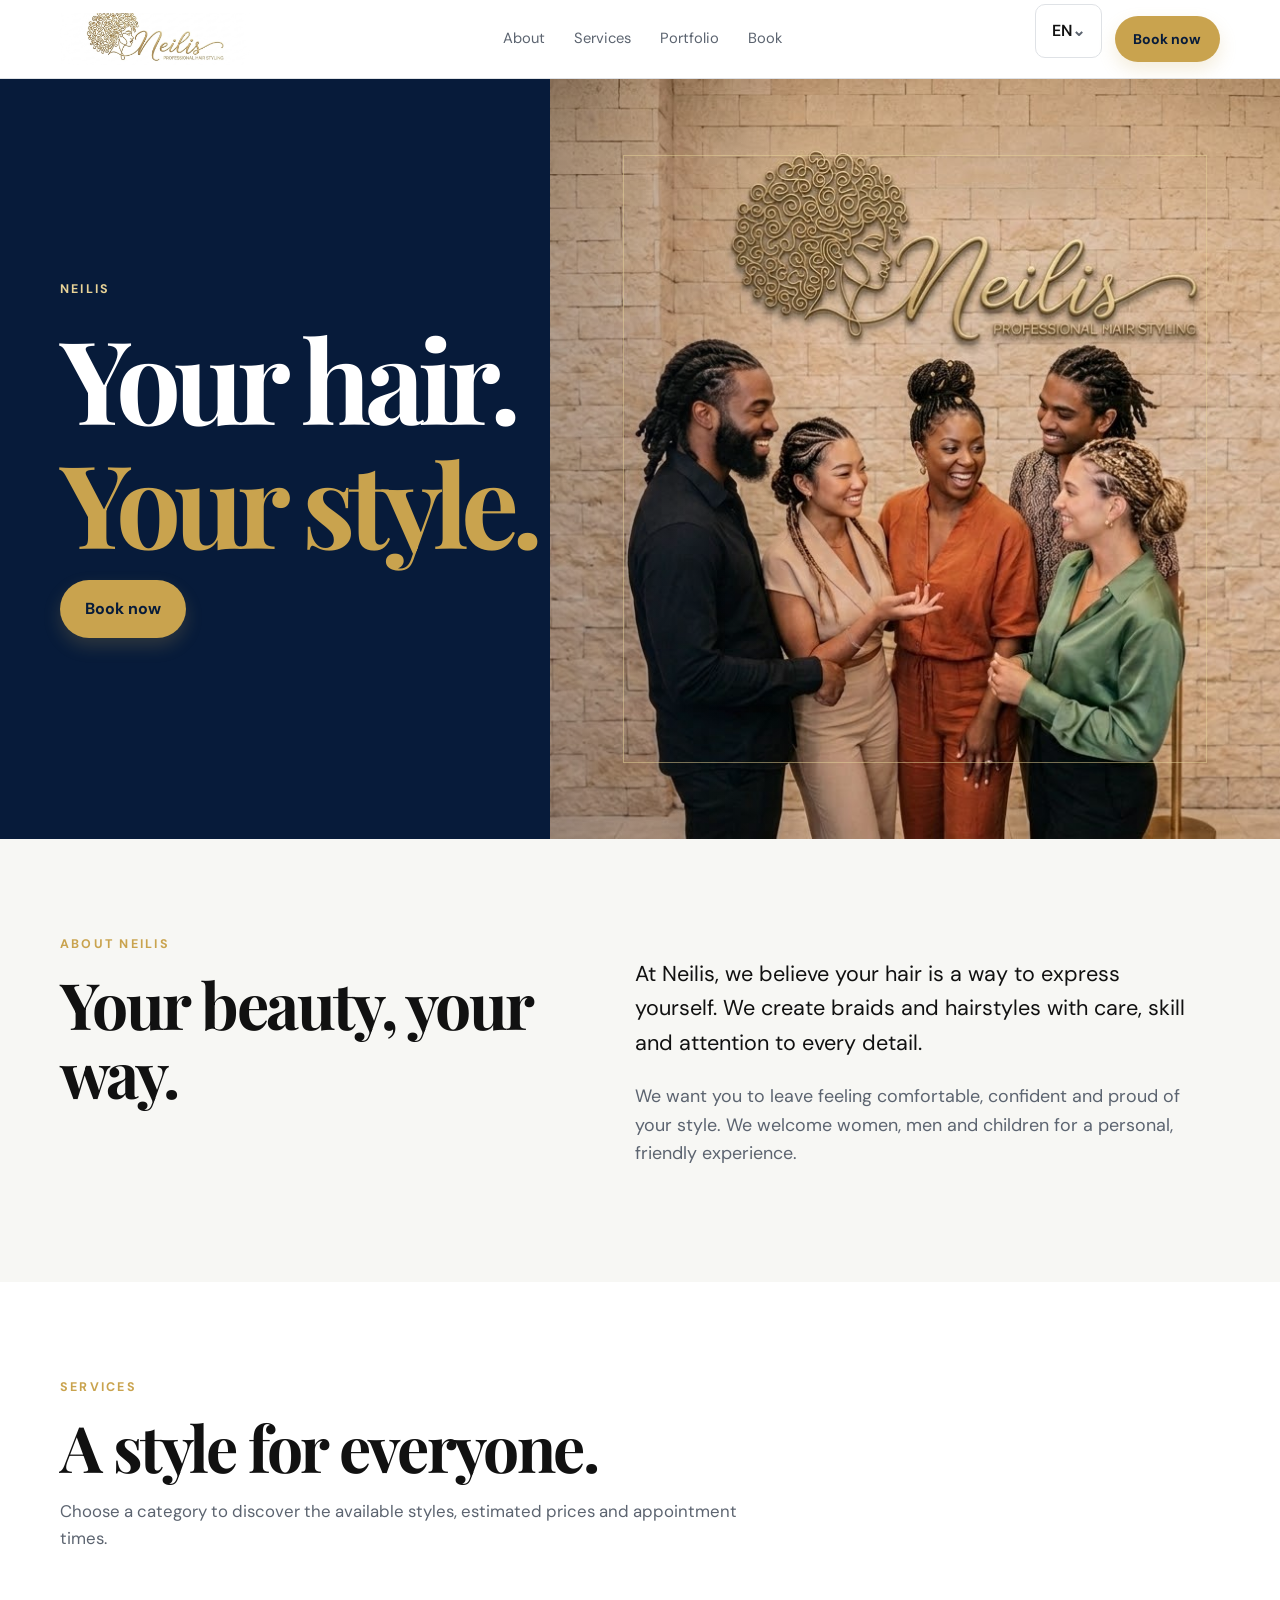
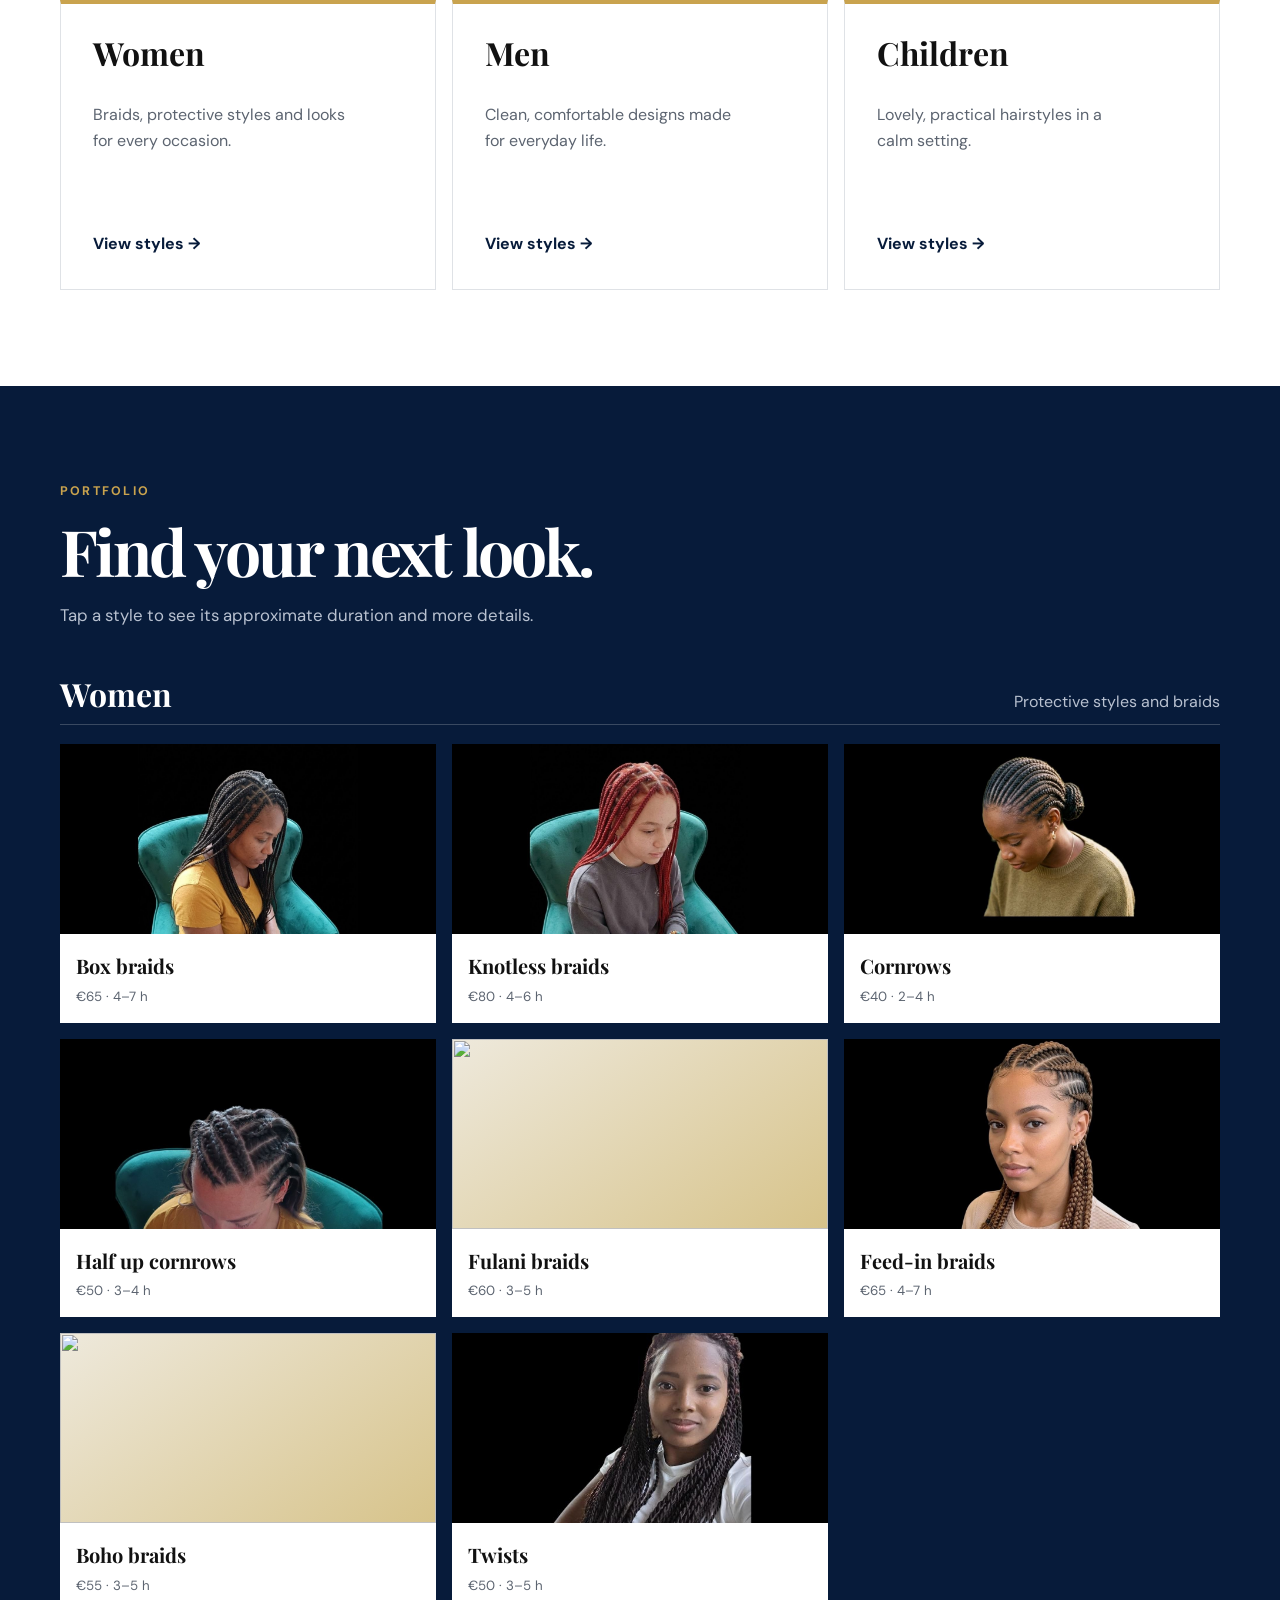
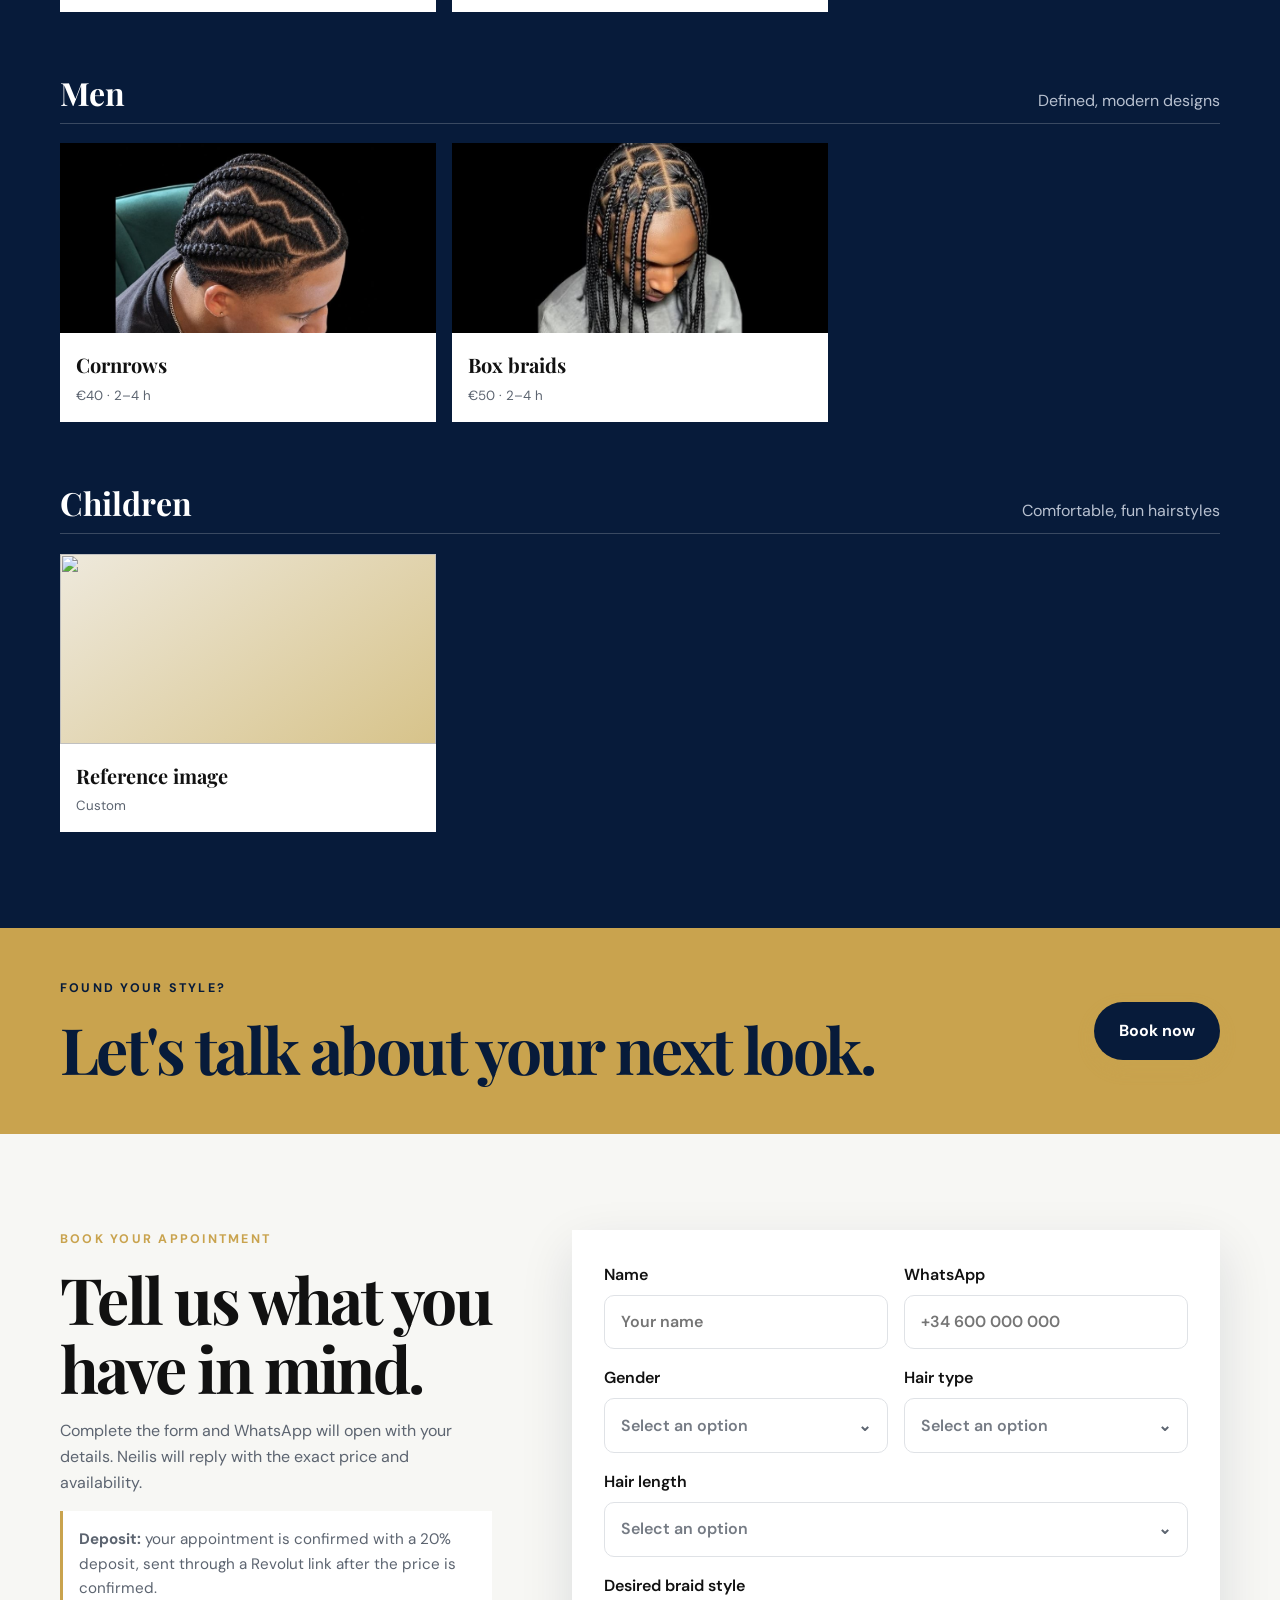
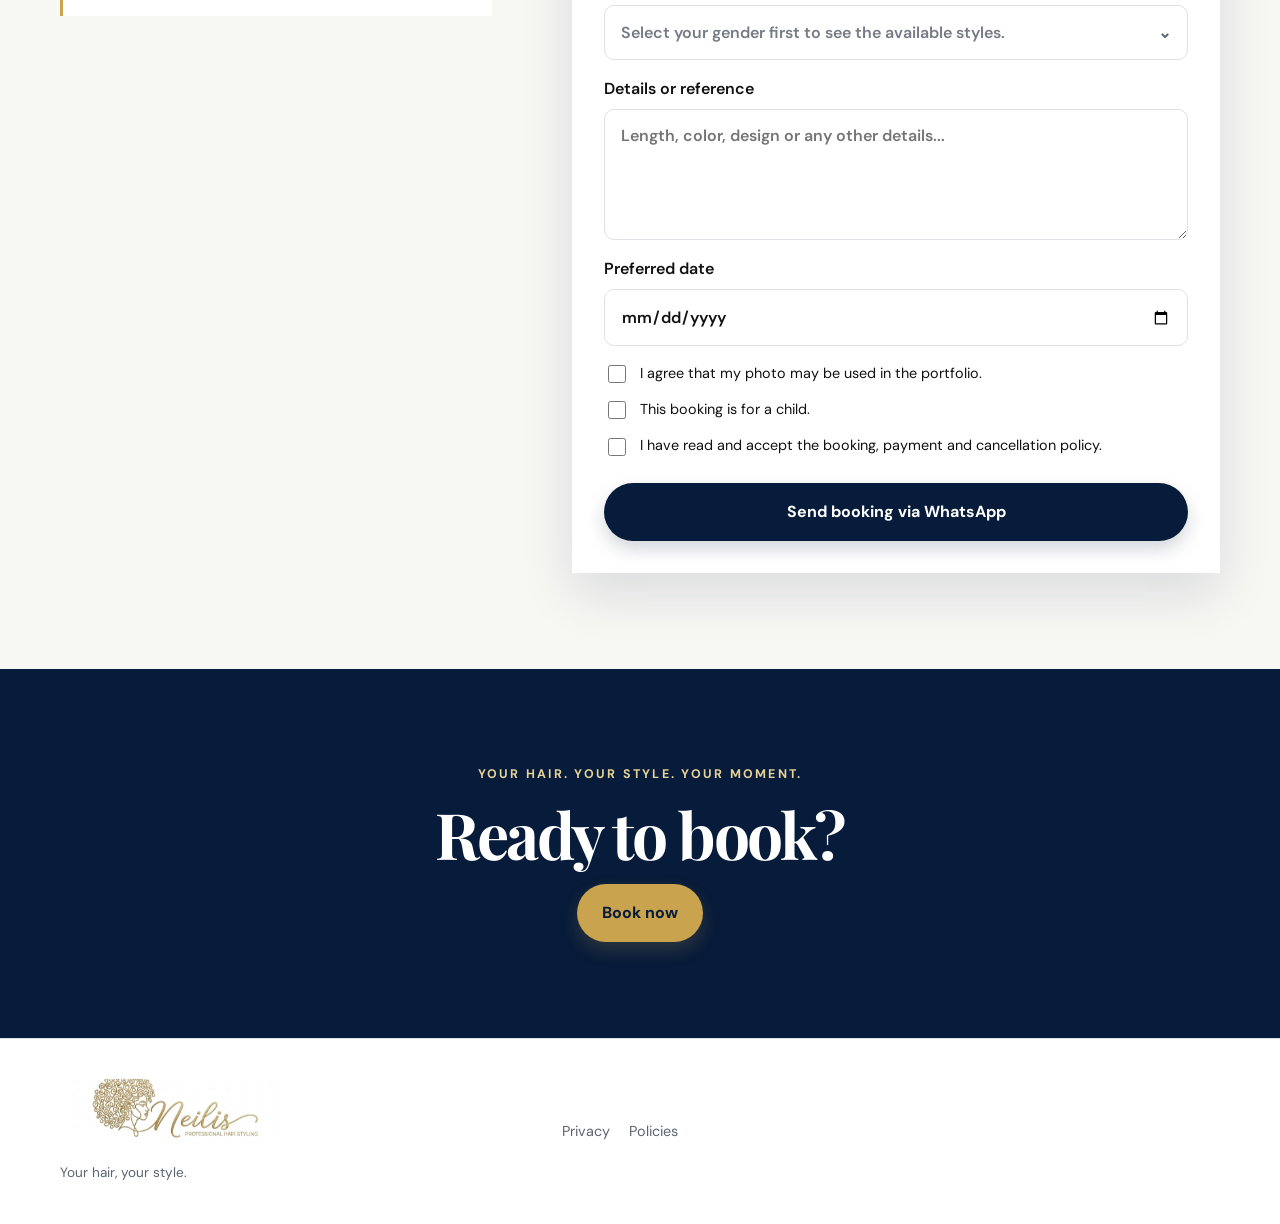
==== commit c1a02a18: "Localize metadata and dialog Co-authored-by: Neilis2 <139939992+Neilis2@users.noreply.github.com>" ====
--- a/index.html
+++ b/index.html
@@ -9,16 +9,16 @@
     <!-- Open Graph (WhatsApp, LinkedIn, etc.) -->
     <!-- Keep title/description in sync with the <title> and meta[name=description] above -->
     <meta property="og:type" content="website" />
-    <meta property="og:title" content="Neilis | Tu pelo, tu estilo" />
-    <meta property="og:description" content="Neilis: trenzas y peinados para mujeres, hombres y niños." />
+    <meta property="og:title" content="Neilis | Tu pelo, tu estilo" data-i18n-attr="content:socialTitle" />
+    <meta property="og:description" content="Neilis: trenzas y peinados para mujeres, hombres y niños." data-i18n-attr="content:socialDescription" />
     <meta property="og:url" content="https://neilis2.github.io/Neilis/" />
     <meta property="og:image" content="https://neilis2.github.io/Neilis/assets/images/brand/logo.jpg" />
-    <meta property="og:image:alt" content="Neilis Professional Hair Styling" />
+    <meta property="og:image:alt" content="Neilis Professional Hair Styling" data-i18n-attr="content:brandImageAlt" />
 
     <!-- Twitter/X -->
     <meta name="twitter:card" content="summary_large_image" />
-    <meta name="twitter:title" content="Neilis | Tu pelo, tu estilo" />
-    <meta name="twitter:description" content="Neilis: trenzas y peinados para mujeres, hombres y niños." />
+    <meta name="twitter:title" content="Neilis | Tu pelo, tu estilo" data-i18n-attr="content:socialTitle" />
+    <meta name="twitter:description" content="Neilis: trenzas y peinados para mujeres, hombres y niños." data-i18n-attr="content:socialDescription" />
     <meta name="twitter:image" content="https://neilis2.github.io/Neilis/assets/images/brand/logo.jpg" />
 
     <link rel="preconnect" href="https://fonts.googleapis.com" />
@@ -30,7 +30,7 @@
     <header class="site-header">
       <div class="container nav-wrap">
         <a class="brand" href="#inicio" aria-label="Neilis, inicio" data-i18n-aria-label="homeLabel">
-          <img class="brand-logo" src="assets/images/brand/logo.jpg" alt="Neilis Professional Hair Styling" />
+          <img class="brand-logo" src="assets/images/brand/logo.jpg" alt="Neilis Professional Hair Styling" data-i18n-attr="alt:brandImageAlt" />
         </a>
 
         <nav class="nav" aria-label="Navegación principal" data-i18n-aria-label="mainNavigation">
@@ -318,7 +318,7 @@
       <div class="container footer-wrap">
         <div>
           <a class="brand footer-brand" href="#inicio">
-            <img class="brand-logo" src="assets/images/brand/logo.jpg" alt="Neilis Professional Hair Styling" />
+            <img class="brand-logo" src="assets/images/brand/logo.jpg" alt="Neilis Professional Hair Styling" data-i18n-attr="alt:brandImageAlt" />
           </a>
           <p class="footer-tag" data-i18n="tagline">Tu pelo, tu estilo.</p>
         </div>
@@ -339,7 +339,7 @@
         <p data-i18n="reschedulePolicyText">Puedes mover tu cita una sola vez y sin costo adicional si avisas con más de 48 horas de anticipación. El depósito se transfiere a la nueva fecha, según disponibilidad. Un segundo cambio, o cualquier cambio con 48 horas o menos de anticipación, implica la pérdida del depósito.</p>
         <h3 data-i18n="clientCancelPolicyTitle">Si cancela la clienta</h3>
         <p data-i18n="clientCancelPolicyText">Si cancelas con 48 horas o menos de anticipación, o no te presentas, el depósito no es reembolsable.</p>
-        <h3 data-i18n="businessCancelPolicyTitle">Si cancela KEREN's Hair</h3>
+        <h3 data-i18n="businessCancelPolicyTitle">Si cancela NEILIS</h3>
         <p data-i18n="businessCancelPolicyText">Si debemos cancelar la cita, recibirás un reembolso total del depósito y tendrás prioridad para reagendar. Si el aviso es con menos de 24 horas, recibirás además un 10% de descuento en la cita reagendada (calculado sobre el precio base del peinado, sin domicilio ni accesorios).</p>
         <h3 data-i18n="additionalNoticesTitle">Avisos adicionales</h3>
         <p data-i18n="sensitivityNotice">Si tienes piel sensible, alergias conocidas o antecedentes de reacciones a productos capilares, avísanos antes de tu cita.</p>
@@ -356,7 +356,7 @@
     <dialog id="style-dialog" class="style-dialog">
       <button class="dialog-close" type="button" aria-label="Cerrar" data-i18n-aria-label="closeDialog">×</button>
       <p class="eyebrow" data-i18n="styleDetail">Detalle del estilo</p>
-      <h2 id="dialog-title">Estilo</h2>
+      <h2 id="dialog-title" data-i18n="styleNamePlaceholder">Estilo</h2>
       <p id="dialog-description"></p>
       <p class="dialog-duration"><strong data-i18n="durationLabel">Duración aproximada:</strong> <span id="dialog-duration"></span></p>
       <a class="button button-gold" href="#reservar" data-i18n="bookThisStyle">Reservar este estilo</a>
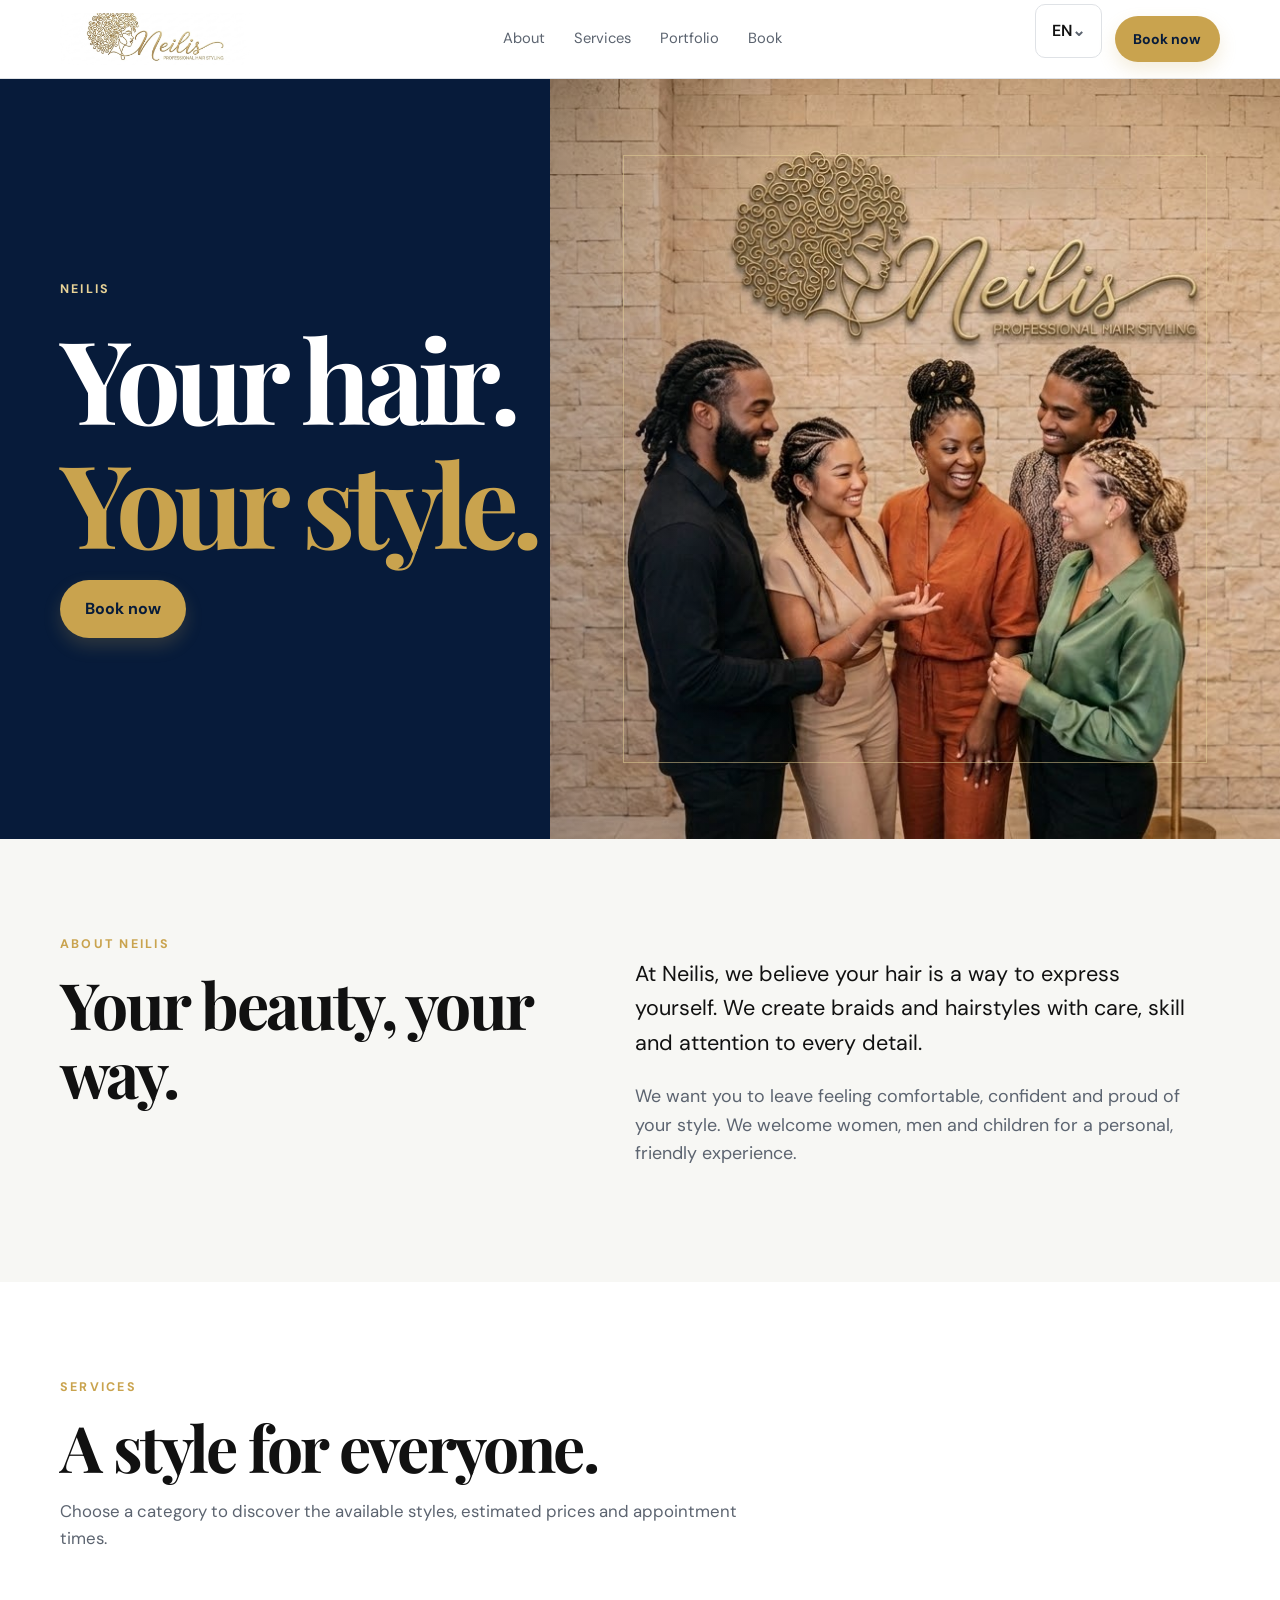
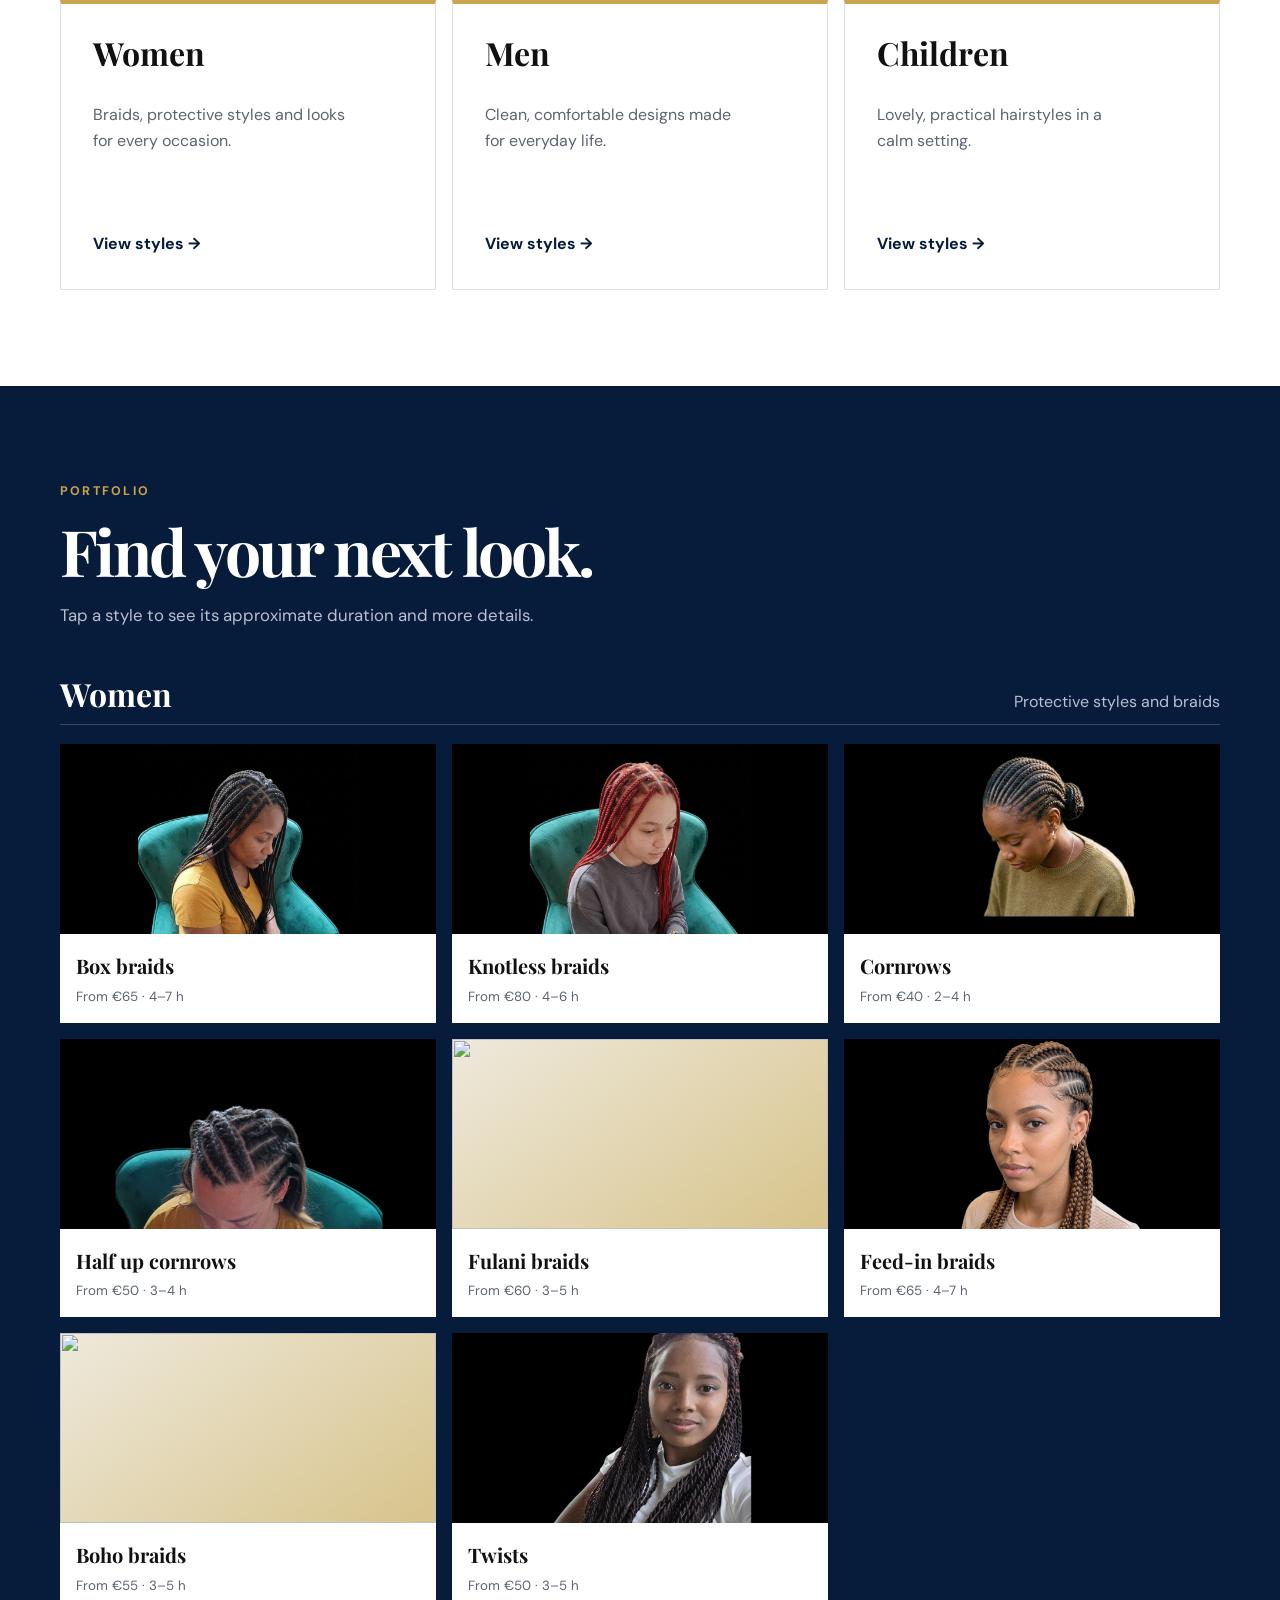
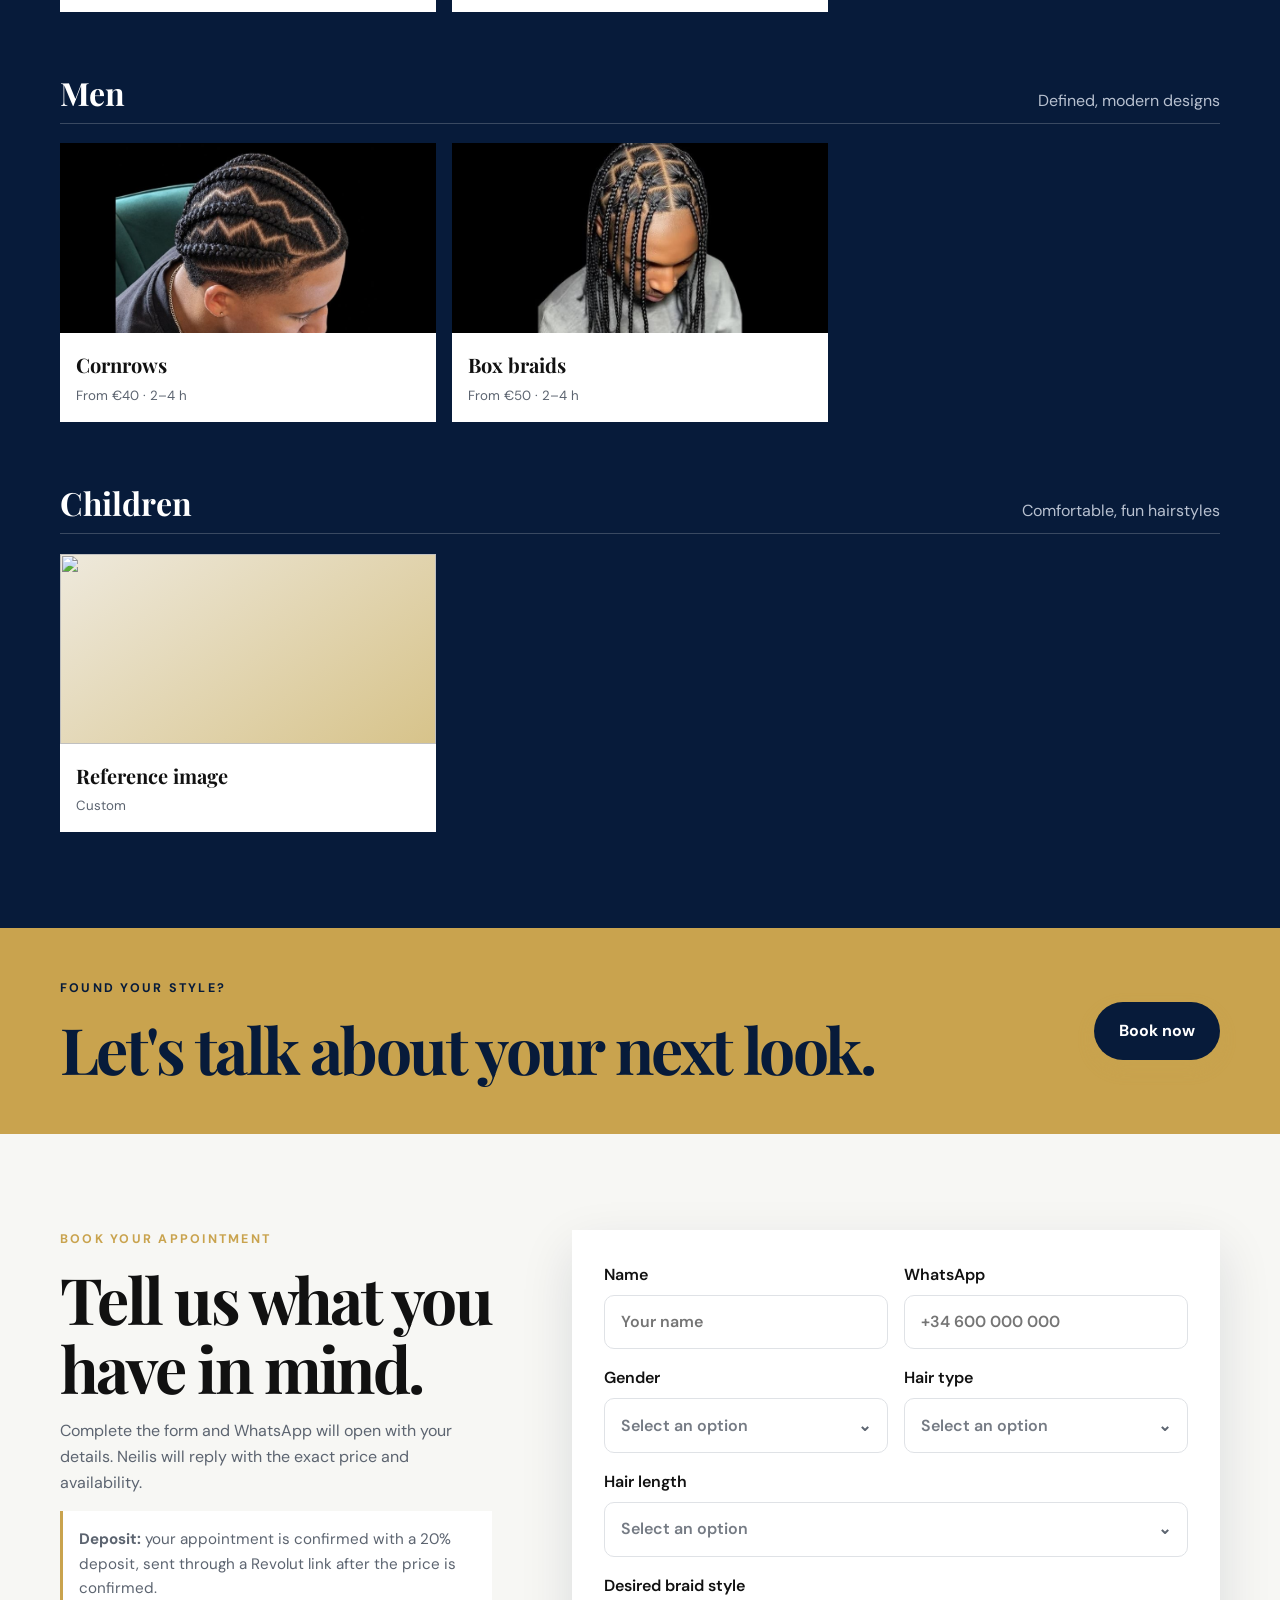
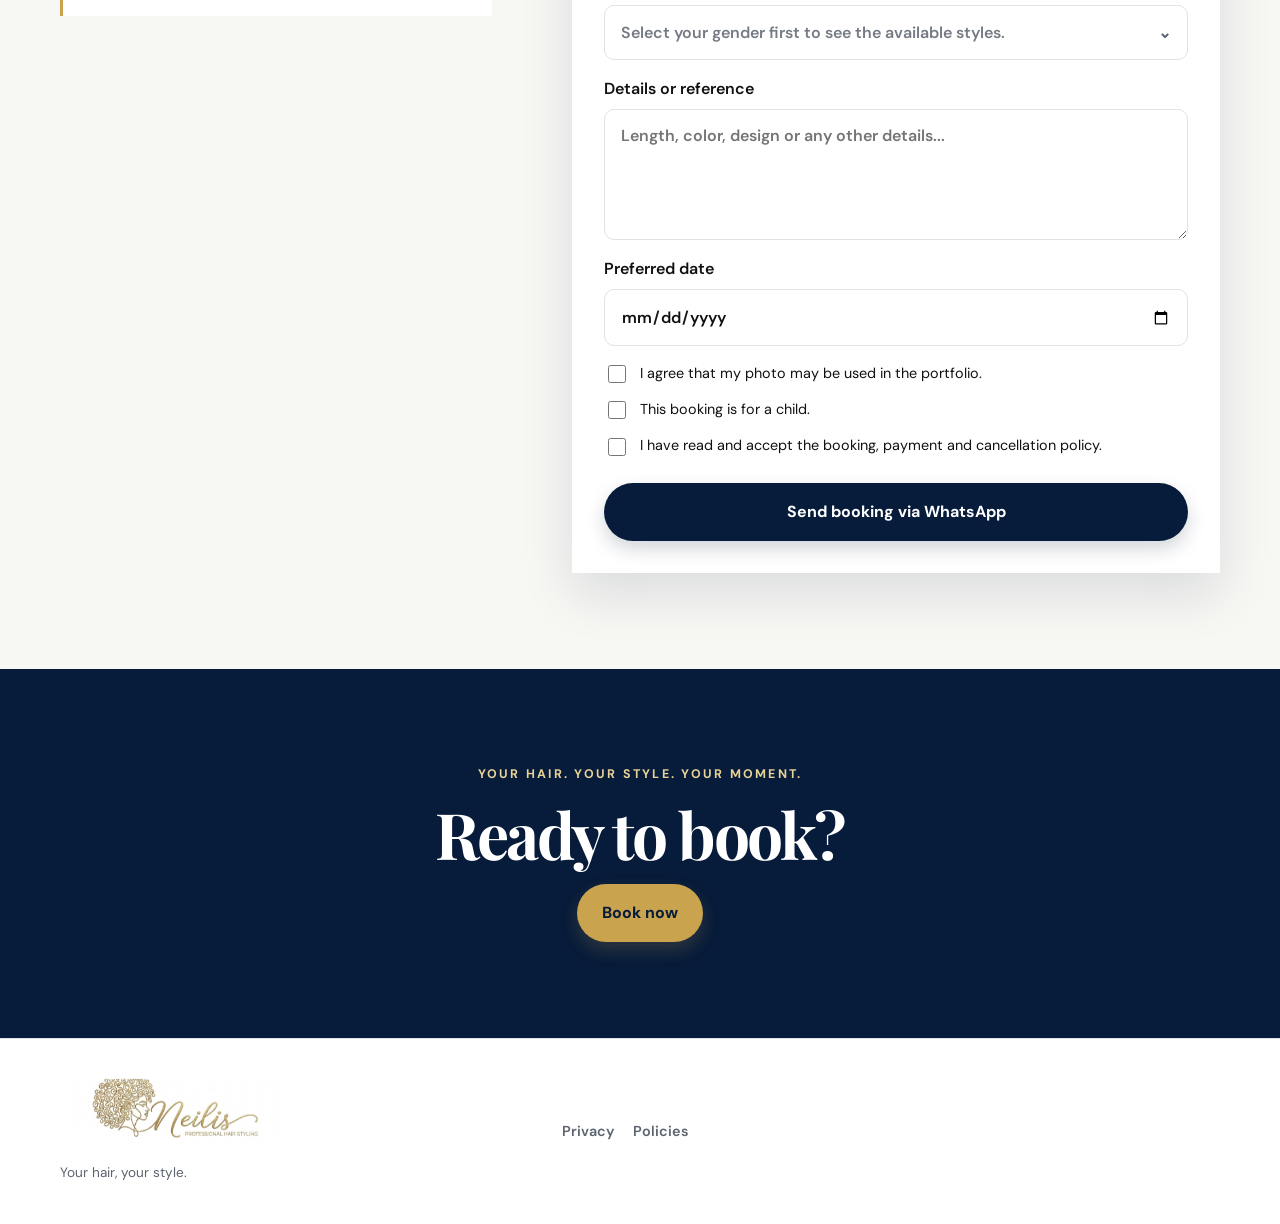
==== commit 6968f785: "Localize starting prices and policy branding Co-authored-by: Neilis2 <139939992+Neilis2@users.norepl" ====
--- a/index.html
+++ b/index.html
@@ -123,35 +123,35 @@
             <div class="style-grid">
               <button class="style-card" type="button" data-style="Box braids" data-duration-key="boxDuration" data-description-key="boxDescription">
                 <span class="style-image has-photo"><img src="assets/images/portfolio/mujeres/box%20woman.jpg" alt="" /></span>
-                <span class="style-info"><strong>Box braids</strong><small data-i18n="womenBoxPrice">€65 · 4–7 h</small></span>
+                <span class="style-info"><strong>Box braids</strong><small data-i18n="womenBoxPrice">Desde €65 · 4–7 h</small></span>
               </button>
               <button class="style-card" type="button" data-style="Knotless braids" data-duration-key="knotlessDuration" data-description-key="knotlessDescription">
                 <span class="style-image has-photo"><img src="assets/images/portfolio/mujeres/knotless.jpg" alt="" /></span>
-                <span class="style-info"><strong>Knotless braids</strong><small data-i18n="womenKnotlessPrice">€80 · 4–6 h</small></span>
+                <span class="style-info"><strong>Knotless braids</strong><small data-i18n="womenKnotlessPrice">Desde €80 · 4–6 h</small></span>
               </button>
               <button class="style-card" type="button" data-style="Cornrows" data-duration-key="shortDuration" data-description-key="womenCornrowsDescription">
                 <span class="style-image has-photo"><img src="assets/images/portfolio/mujeres/cornrows.jpg" alt="" /></span>
-                <span class="style-info"><strong>Cornrows</strong><small data-i18n="womenCornrowsPrice">€40 · 2–4 h</small></span>
+                <span class="style-info"><strong>Cornrows</strong><small data-i18n="womenCornrowsPrice">Desde €40 · 2–4 h</small></span>
               </button>
               <button class="style-card" type="button" data-style="Half up cornrows" data-duration-key="halfUpDuration" data-description-key="halfUpDescription">
                 <span class="style-image has-photo"><img src="assets/images/portfolio/mujeres/half.jpg" alt="" /></span>
-                <span class="style-info"><strong>Half up cornrows</strong><small data-i18n="womenHalfUpPrice">€50 · 3–4 h</small></span>
+                <span class="style-info"><strong>Half up cornrows</strong><small data-i18n="womenHalfUpPrice">Desde €50 · 3–4 h</small></span>
               </button>
               <button class="style-card" type="button" data-style="Fulani braids" data-duration-key="mediumDuration" data-description-key="fulaniDescription">
                 <span class="style-image has-photo"><img src="assets/images/portfolio/mujeres/fulani.jpg" alt="" /></span>
-                <span class="style-info"><strong>Fulani braids</strong><small data-i18n="womenFulaniPrice">€60 · 3–5 h</small></span>
+                <span class="style-info"><strong>Fulani braids</strong><small data-i18n="womenFulaniPrice">Desde €60 · 3–5 h</small></span>
               </button>
               <button class="style-card" type="button" data-style="Feed-in braids" data-duration-key="boxDuration" data-description-key="feedInDescription">
                 <span class="style-image has-photo"><img src="assets/images/portfolio/mujeres/feed%20in.jpg" alt="" /></span>
-                <span class="style-info"><strong>Feed-in braids</strong><small data-i18n="womenFeedInPrice">€65 · 4–7 h</small></span>
+                <span class="style-info"><strong>Feed-in braids</strong><small data-i18n="womenFeedInPrice">Desde €65 · 4–7 h</small></span>
               </button>
               <button class="style-card" type="button" data-style="Boho braids" data-duration-key="mediumDuration" data-description-key="bohoDescription">
                 <span class="style-image has-photo"><img src="assets/images/portfolio/mujeres/boho.jpg" alt="" /></span>
-                <span class="style-info"><strong>Boho braids</strong><small data-i18n="womenBohoPrice">€55 · 3–5 h</small></span>
+                <span class="style-info"><strong>Boho braids</strong><small data-i18n="womenBohoPrice">Desde €55 · 3–5 h</small></span>
               </button>
               <button class="style-card" type="button" data-style="Twists" data-duration-key="mediumDuration" data-description-key="twistsDescription">
                 <span class="style-image has-photo"><img src="assets/images/portfolio/mujeres/twists.jpg" alt="" /></span>
-                <span class="style-info"><strong>Twists</strong><small data-i18n="womenTwistsPrice">€50 · 3–5 h</small></span>
+                <span class="style-info"><strong>Twists</strong><small data-i18n="womenTwistsPrice">Desde €50 · 3–5 h</small></span>
               </button>
             </div>
           </div>
@@ -164,11 +164,11 @@
             <div class="style-grid">
               <button class="style-card" type="button" data-style="Cornrows" data-duration-key="shortDuration" data-description-key="menCornrowsDescription">
                 <span class="style-image has-photo"><img src="assets/images/portfolio/hombres/cornrow%20man.jpg" alt="" /></span>
-                <span class="style-info"><strong>Cornrows</strong><small data-i18n="menCornrowsPrice">€40 · 2–4 h</small></span>
+                <span class="style-info"><strong>Cornrows</strong><small data-i18n="menCornrowsPrice">Desde €40 · 2–4 h</small></span>
               </button>
               <button class="style-card" type="button" data-style="Box braids" data-duration-key="shortDuration" data-description-key="menBoxDescription">
                 <span class="style-image has-photo"><img src="assets/images/portfolio/hombres/box%20man.jpg" alt="" /></span>
-                <span class="style-info"><strong>Box braids</strong><small data-i18n="menBoxPrice">€50 · 2–4 h</small></span>
+                <span class="style-info"><strong>Box braids</strong><small data-i18n="menBoxPrice">Desde €50 · 2–4 h</small></span>
               </button>
             </div>
           </div>
--- a/css/styles.css
+++ b/css/styles.css
@@ -366,6 +366,7 @@
   color: var(--muted);
   font-size: 0.9rem;
 }
+.legal-links a { font-weight: 600; }
 
 .style-dialog {
   position: fixed;
